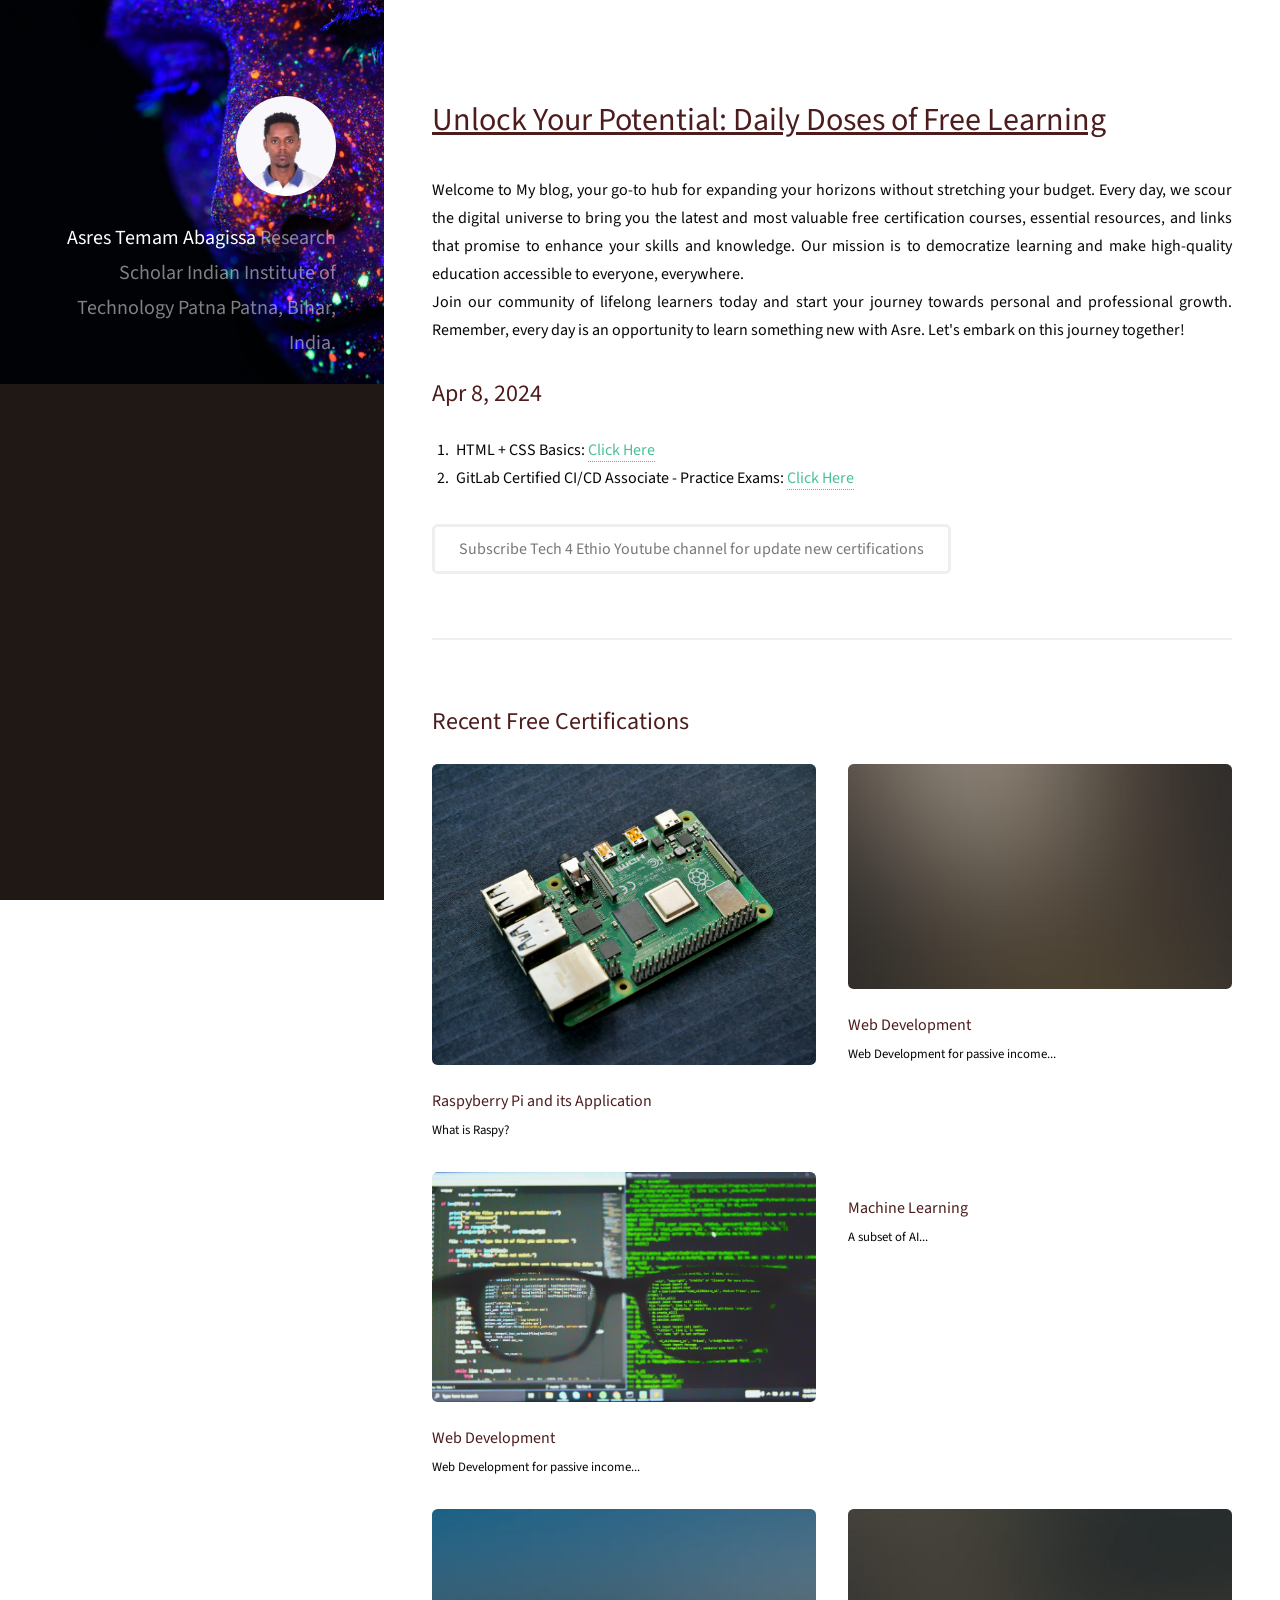
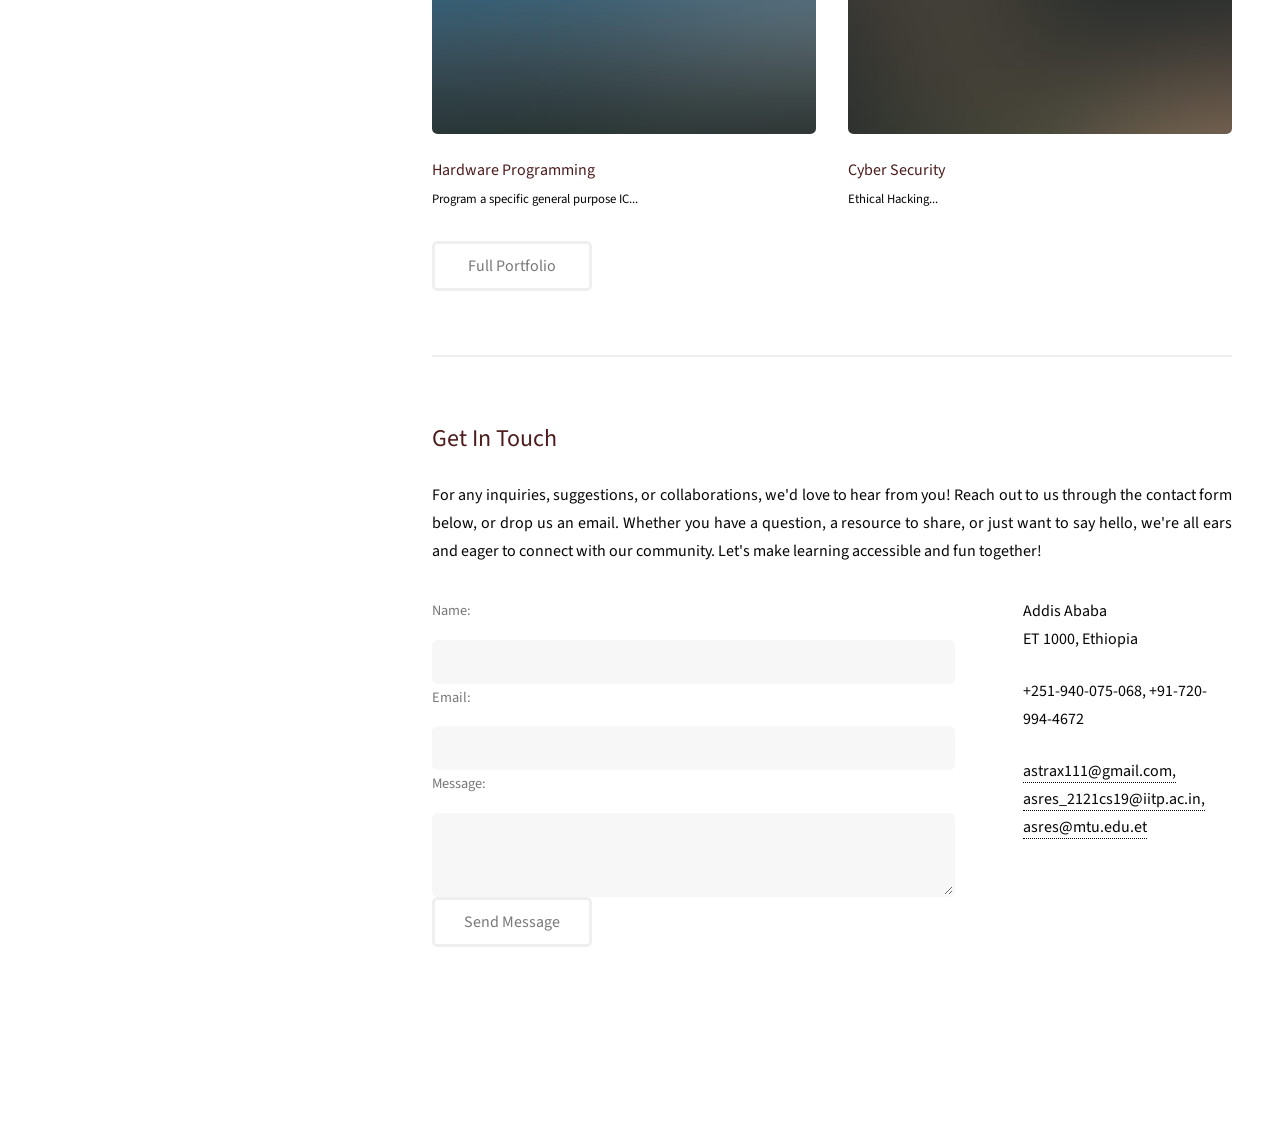
==== index.html @ 3cf08359 "Update index.html" ====
<!DOCTYPE HTML>
<!--
	Strata by HTML5 UP
	html5up.net | @ajlkn
	Free for personal and commercial use under the CCA 3.0 license (html5up.net/license)
-->
<html>
	<head>
		<title>Asres Temam</title>
		<meta charset="utf-8" />
		<meta name="viewport" content="width=device-width, initial-scale=1, user-scalable=no" />
		<link rel="stylesheet" href="assets/css/main.css" />
	</head>
	<body class="is-preload">

		<!-- Header -->
			<header id="header">
				<div class="inner">
					<a href="#" class="image avatar"><img src="images/avatar.JPG" alt="" /></a>
					<h1><strong> Asres Temam Abagissa</strong> <br /> Research Scholar<br />
					Indian Institute of Technology Patna<br />
					Patna, Bihar, India.</h1>
				</div>
			</header>

		<!-- Main -->
			<div id="main">

				<!-- One -->
					<section id="one">
						<header class="major">
							<h2 style="text-decoration: underline;">Unlock Your Potential: Daily Doses of Free Learning</h2>
						</header>
						<p style="text-align: justify;">Welcome to My blog, your go-to hub for expanding your horizons without stretching your budget. Every day, we scour the digital universe to bring you the latest and most valuable free certification courses, essential resources, and links that promise to enhance your skills and knowledge. Our mission is to democratize learning and make high-quality education accessible to everyone, everywhere.</br>
						Join our community of lifelong learners today and start your journey towards personal and professional growth. Remember, every day is an opportunity to learn something new with Asre. Let's embark on this journey together!</p>
						
						<h2>Apr 8, 2024</h2>
					<ol>
						<li>HTML + CSS Basics: <a href="https://www.udemy.com/course/2023-html-css-basics/">Click Here</a></li> 
						<li>GitLab Certified CI/CD Associate - Practice Exams: <a href="https://www.udemy.com/course/gitlab-certified-ci-cd-associate-exams/?couponCode=FREEDROP">Click Here</a></li> 
						

					</ol>

		
					
						<ul class="actions">
							<li><a href="https://www.youtube.com/channel/UCho9R-ebYgkWbVDq2Rrf7fg?sub_confirmation=1 " class="button">Subscribe Tech 4 Ethio Youtube channel for update new certifications</a></li>
						</ul>
					</section>

				<!-- Two -->
					<section id="two">
						<h2>Recent Free Certifications</h2>
						<div class="row">
							<article class="col-6 col-12-xsmall work-item">
								<a href="images/fulls/01.jpg" class="image fit thumb"><img src="images/thumbs/01.jpg" alt="" /></a>
								<h3>Raspyberry Pi and its Application</h3>
								<p>What is Raspy?</p>
							</article>
							<article class="col-6 col-12-xsmall work-item">
								<a href="images/fulls/02.jpg" class="image fit thumb"><img src="images/thumbs/02.jpg" alt="" /></a>
								<h3>Web Development</h3>
								<p>Web Development for passive income...</p>
							</article>
							<article class="col-6 col-12-xsmall work-item">
								<a href="images/fulls/03.jpg" class="image fit thumb"><img src="images/thumbs/03.jpg" alt="" /></a>
								<h3>Web Development</h3>
								<p>Web Development for passive income...</p>
							</article>
							<article class="col-6 col-12-xsmall work-item">
								<a href="images/fulls/04.jpg" class="image fit thumb"><img src="images/thumbs/04.jpg" alt="" /></a>
								<h3>Machine Learning</h3>
								<p>A subset of AI...</p>
							</article>
							<article class="col-6 col-12-xsmall work-item">
								<a href="images/fulls/05.jpg" class="image fit thumb"><img src="images/thumbs/05.jpg" alt="" /></a>
								<h3>Hardware Programming</h3>
								<p>Program a specific general purpose IC...</p>
							</article>
							<article class="col-6 col-12-xsmall work-item">
								<a href="images/fulls/06.jpg" class="image fit thumb"><img src="images/thumbs/06.jpg" alt="" /></a>
								<h3>Cyber Security</h3>
								<p>Ethical Hacking...</p>
							</article>
						</div>
						<ul class="actions">
							<li><a href="#" class="button">Full Portfolio</a></li>
						</ul>
					</section>

				<!-- Three -->
					<section id="three">
						<h2>Get In Touch</h2>
						<p style="text-align: justify;">For any inquiries, suggestions, or collaborations, we'd love to hear from you! Reach out to us through the contact form below, or drop us an email. Whether you have a question, a resource to share, or just want to say hello, we're all ears and eager to connect with our community. Let's make learning accessible and fun together!</p>
						<div class="row">
							<div class="col-8 col-12-small">
								<form action="send_email.php" method="POST">
									<label for="name">Name:</label>
									<input type="text" id="name" name="name" required>
								
									<label for="email">Email:</label>
									<input type="email" id="email" name="email" required>
								
									<label for="message">Message:</label>
									<textarea id="message" name="message" required></textarea>
								
									<ul class="actions">
										<li><input type="submit" value="Send Message" /></li>
									</ul>
								</form>
							</div>
							<div class="col-4 col-12-small">
								<ul class="labeled-icons">
									<li>
										<h3 class="icon solid fa-home"><span class="label">Address</span></h3>
										Addis Ababa<br />
										ET 1000, Ethiopia
									</li>
									<li>
										<h3 class="icon solid fa-mobile-alt"><span class="label">Phone</span></h3>
										+251-940-075-068, +91-720-994-4672
									</li>
									<li>
										<h3 class="icon solid fa-envelope"><span class="label">Email</span></h3>
										<a href="#">astrax111@gmail.com, asres_2121cs19@iitp.ac.in, asres@mtu.edu.et</a>
									</li>
								</ul>
							</div>
						</div>
					</section>

				<!-- Four -->
				<!--
					<section id="four">
						<h2>Elements</h2>

						<section>
							<h4>Text</h4>
							<p>This is <b>bold</b> and this is <strong>strong</strong>. This is <i>italic</i> and this is <em>emphasized</em>.
							This is <sup>superscript</sup> text and this is <sub>subscript</sub> text.
							This is <u>underlined</u> and this is code: <code>for (;;) { ... }</code>. Finally, <a href="#">this is a link</a>.</p>
							<hr />
							<header>
								<h4>Heading with a Subtitle</h4>
								<p>Lorem ipsum dolor sit amet nullam id egestas urna aliquam</p>
							</header>
							<p>Nunc lacinia ante nunc ac lobortis. Interdum adipiscing gravida odio porttitor sem non mi integer non faucibus ornare mi ut ante amet placerat aliquet. Volutpat eu sed ante lacinia sapien lorem accumsan varius montes viverra nibh in adipiscing blandit tempus accumsan.</p>
							<header>
								<h5>Heading with a Subtitle</h5>
								<p>Lorem ipsum dolor sit amet nullam id egestas urna aliquam</p>
							</header>
							<p>Nunc lacinia ante nunc ac lobortis. Interdum adipiscing gravida odio porttitor sem non mi integer non faucibus ornare mi ut ante amet placerat aliquet. Volutpat eu sed ante lacinia sapien lorem accumsan varius montes viverra nibh in adipiscing blandit tempus accumsan.</p>
							<hr />
							<h2>Heading Level 2</h2>
							<h3>Heading Level 3</h3>
							<h4>Heading Level 4</h4>
							<h5>Heading Level 5</h5>
							<h6>Heading Level 6</h6>
							<hr />
							<h5>Blockquote</h5>
							<blockquote>Fringilla nisl. Donec accumsan interdum nisi, quis tincidunt felis sagittis eget tempus euismod. Vestibulum ante ipsum primis in faucibus vestibulum. Blandit adipiscing eu felis iaculis volutpat ac adipiscing accumsan faucibus. Vestibulum ante ipsum primis in faucibus lorem ipsum dolor sit amet nullam adipiscing eu felis.</blockquote>
							<h5>Preformatted</h5>
							<pre><code>i = 0;

while (!deck.isInOrder()) {
print 'Iteration ' + i;
deck.shuffle();
i++;
}

print 'It took ' + i + ' iterations to sort the deck.';</code></pre>
						</section>

						<section>
							<h4>Lists</h4>
							<div class="row">
								<div class="col-6 col-12-xsmall">
									<h5>Unordered</h5>
									<ul>
										<li>Dolor pulvinar etiam magna etiam.</li>
										<li>Sagittis adipiscing lorem eleifend.</li>
										<li>Felis enim feugiat dolore viverra.</li>
									</ul>
									<h5>Alternate</h5>
									<ul class="alt">
										<li>Dolor pulvinar etiam magna etiam.</li>
										<li>Sagittis adipiscing lorem eleifend.</li>
										<li>Felis enim feugiat dolore viverra.</li>
									</ul>
								</div>
								<div class="col-6 col-12-xsmall">
									<h5>Ordered</h5>
									<ol>
										<li>Dolor pulvinar etiam magna etiam.</li>
										<li>Etiam vel felis at lorem sed viverra.</li>
										<li>Felis enim feugiat dolore viverra.</li>
										<li>Dolor pulvinar etiam magna etiam.</li>
										<li>Etiam vel felis at lorem sed viverra.</li>
										<li>Felis enim feugiat dolore viverra.</li>
									</ol>
									<h5>Icons</h5>
									<ul class="icons">
										<li><a href="#" class="icon brands fa-twitter"><span class="label">Twitter</span></a></li>
										<li><a href="#" class="icon brands fa-facebook-f"><span class="label">Facebook</span></a></li>
										<li><a href="#" class="icon brands fa-instagram"><span class="label">Instagram</span></a></li>
										<li><a href="#" class="icon brands fa-github"><span class="label">Github</span></a></li>
										<li><a href="#" class="icon brands fa-dribbble"><span class="label">Dribbble</span></a></li>
										<li><a href="#" class="icon brands fa-tumblr"><span class="label">Tumblr</span></a></li>
									</ul>
								</div>
							</div>
							<h5>Actions</h5>
							<ul class="actions">
								<li><a href="#" class="button primary">Default</a></li>
								<li><a href="#" class="button">Default</a></li>
							</ul>
							<ul class="actions small">
								<li><a href="#" class="button primary small">Small</a></li>
								<li><a href="#" class="button small">Small</a></li>
							</ul>
							<div class="row">
								<div class="col-6 col-12-small">
									<ul class="actions stacked">
										<li><a href="#" class="button primary">Default</a></li>
										<li><a href="#" class="button">Default</a></li>
									</ul>
								</div>
								<div class="col-6 col-12-small">
									<ul class="actions stacked">
										<li><a href="#" class="button primary small">Small</a></li>
										<li><a href="#" class="button small">Small</a></li>
									</ul>
								</div>
								<div class="col-6 col-12-small">
									<ul class="actions stacked">
										<li><a href="#" class="button primary fit">Default</a></li>
										<li><a href="#" class="button fit">Default</a></li>
									</ul>
								</div>
								<div class="col-6 col-12-small">
									<ul class="actions stacked">
										<li><a href="#" class="button primary small fit">Small</a></li>
										<li><a href="#" class="button small fit">Small</a></li>
									</ul>
								</div>
							</div>
						</section>

						<section>
							<h4>Table</h4>
							<h5>Default</h5>
							<div class="table-wrapper">
								<table>
									<thead>
										<tr>
											<th>Name</th>
											<th>Description</th>
											<th>Price</th>
										</tr>
									</thead>
									<tbody>
										<tr>
											<td>Item One</td>
											<td>Ante turpis integer aliquet porttitor.</td>
											<td>29.99</td>
										</tr>
										<tr>
											<td>Item Two</td>
											<td>Vis ac commodo adipiscing arcu aliquet.</td>
											<td>19.99</td>
										</tr>
										<tr>
											<td>Item Three</td>
											<td> Morbi faucibus arcu accumsan lorem.</td>
											<td>29.99</td>
										</tr>
										<tr>
											<td>Item Four</td>
											<td>Vitae integer tempus condimentum.</td>
											<td>19.99</td>
										</tr>
										<tr>
											<td>Item Five</td>
											<td>Ante turpis integer aliquet porttitor.</td>
											<td>29.99</td>
										</tr>
									</tbody>
									<tfoot>
										<tr>
											<td colspan="2"></td>
											<td>100.00</td>
										</tr>
									</tfoot>
								</table>
							</div>

							<h5>Alternate</h5>
							<div class="table-wrapper">
								<table class="alt">
									<thead>
										<tr>
											<th>Name</th>
											<th>Description</th>
											<th>Price</th>
										</tr>
									</thead>
									<tbody>
										<tr>
											<td>Item One</td>
											<td>Ante turpis integer aliquet porttitor.</td>
											<td>29.99</td>
										</tr>
										<tr>
											<td>Item Two</td>
											<td>Vis ac commodo adipiscing arcu aliquet.</td>
											<td>19.99</td>
										</tr>
										<tr>
											<td>Item Three</td>
											<td> Morbi faucibus arcu accumsan lorem.</td>
											<td>29.99</td>
										</tr>
										<tr>
											<td>Item Four</td>
											<td>Vitae integer tempus condimentum.</td>
											<td>19.99</td>
										</tr>
										<tr>
											<td>Item Five</td>
											<td>Ante turpis integer aliquet porttitor.</td>
											<td>29.99</td>
										</tr>
									</tbody>
									<tfoot>
										<tr>
											<td colspan="2"></td>
											<td>100.00</td>
										</tr>
									</tfoot>
								</table>
							</div>
						</section>

						<section>
							<h4>Buttons</h4>
							<ul class="actions">
								<li><a href="#" class="button primary">Primary</a></li>
								<li><a href="#" class="button">Default</a></li>
							</ul>
							<ul class="actions">
								<li><a href="#" class="button large">Large</a></li>
								<li><a href="#" class="button">Default</a></li>
								<li><a href="#" class="button small">Small</a></li>
							</ul>
							<ul class="actions fit">
								<li><a href="#" class="button primary fit">Fit</a></li>
								<li><a href="#" class="button fit">Fit</a></li>
							</ul>
							<ul class="actions fit small">
								<li><a href="#" class="button primary fit small">Fit + Small</a></li>
								<li><a href="#" class="button fit small">Fit + Small</a></li>
							</ul>
							<ul class="actions">
								<li><a href="#" class="button primary icon solid fa-download">Icon</a></li>
								<li><a href="#" class="button icon solid fa-download">Icon</a></li>
							</ul>
							<ul class="actions">
								<li><span class="button primary disabled">Primary</span></li>
								<li><span class="button disabled">Default</span></li>
							</ul>
						</section>

						<section>
							<h4>Form</h4>
							<form method="post" action="#">
								<div class="row gtr-uniform gtr-50">
									<div class="col-6 col-12-xsmall">
										<input type="text" name="demo-name" id="demo-name" value="" placeholder="Name" />
									</div>
									<div class="col-6 col-12-xsmall">
										<input type="email" name="demo-email" id="demo-email" value="" placeholder="Email" />
									</div>
									<div class="col-12">
										<select name="demo-category" id="demo-category">
											<option value="">- Category -</option>
											<option value="1">Manufacturing</option>
											<option value="1">Shipping</option>
											<option value="1">Administration</option>
											<option value="1">Human Resources</option>
										</select>
									</div>
									<div class="col-4 col-12-small">
										<input type="radio" id="demo-priority-low" name="demo-priority" checked>
										<label for="demo-priority-low">Low Priority</label>
									</div>
									<div class="col-4 col-12-small">
										<input type="radio" id="demo-priority-normal" name="demo-priority">
										<label for="demo-priority-normal">Normal Priority</label>
									</div>
									<div class="col-4 col-12-small">
										<input type="radio" id="demo-priority-high" name="demo-priority">
										<label for="demo-priority-high">High Priority</label>
									</div>
									<div class="col-6 col-12-small">
										<input type="checkbox" id="demo-copy" name="demo-copy">
										<label for="demo-copy">Email me a copy of this message</label>
									</div>
									<div class="col-6 col-12-small">
										<input type="checkbox" id="demo-human" name="demo-human" checked>
										<label for="demo-human">I am a human and not a robot</label>
									</div>
									<div class="col-12">
										<textarea name="demo-message" id="demo-message" placeholder="Enter your message" rows="6"></textarea>
									</div>
									<div class="col-12">
										<ul class="actions">
											<li><input type="submit" value="Send Message" class="primary" /></li>
											<li><input type="reset" value="Reset" /></li>
										</ul>
									</div>
								</div>
							</form>
						</section>

						<section>
							<h4>Image</h4>
							<h5>Fit</h5>
							<div class="box alt">
								<div class="row gtr-50 gtr-uniform">
									<div class="col-12"><span class="image fit"><img src="images/fulls/05.jpg" alt="" /></span></div>
									<div class="col-4"><span class="image fit"><img src="images/thumbs/01.jpg" alt="" /></span></div>
									<div class="col-4"><span class="image fit"><img src="images/thumbs/02.jpg" alt="" /></span></div>
									<div class="col-4"><span class="image fit"><img src="images/thumbs/03.jpg" alt="" /></span></div>
									<div class="col-4"><span class="image fit"><img src="images/thumbs/04.jpg" alt="" /></span></div>
									<div class="col-4"><span class="image fit"><img src="images/thumbs/05.jpg" alt="" /></span></div>
									<div class="col-4"><span class="image fit"><img src="images/thumbs/06.jpg" alt="" /></span></div>
									<div class="col-4"><span class="image fit"><img src="images/thumbs/03.jpg" alt="" /></span></div>
									<div class="col-4"><span class="image fit"><img src="images/thumbs/02.jpg" alt="" /></span></div>
									<div class="col-4"><span class="image fit"><img src="images/thumbs/01.jpg" alt="" /></span></div>
								</div>
							</div>
							<h5>Left &amp; Right</h5>
							<p><span class="image left"><img src="images/avatar.jpg" alt="" /></span>Fringilla nisl. Donec accumsan interdum nisi, quis tincidunt felis sagittis eget. tempus euismod. Vestibulum ante ipsum primis in faucibus vestibulum. Blandit adipiscing eu felis iaculis volutpat ac adipiscing accumsan eu faucibus. Integer ac pellentesque praesent tincidunt felis sagittis eget. tempus euismod. Vestibulum ante ipsum primis in faucibus vestibulum. Blandit adipiscing eu felis iaculis volutpat ac adipiscing accumsan eu faucibus. Integer ac pellentesque praesent. Donec accumsan interdum nisi, quis tincidunt felis sagittis eget. tempus euismod. Vestibulum ante ipsum primis in faucibus vestibulum. Blandit adipiscing eu felis iaculis volutpat ac adipiscing accumsan eu faucibus. Integer ac pellentesque praesent tincidunt felis sagittis eget. tempus euismod. Vestibulum ante ipsum primis in faucibus vestibulum. Blandit adipiscing eu felis iaculis volutpat ac adipiscing accumsan eu faucibus. Integer ac pellentesque praesent.</p>
							<p><span class="image right"><img src="images/avatar.jpg" alt="" /></span>Fringilla nisl. Donec accumsan interdum nisi, quis tincidunt felis sagittis eget. tempus euismod. Vestibulum ante ipsum primis in faucibus vestibulum. Blandit adipiscing eu felis iaculis volutpat ac adipiscing accumsan eu faucibus. Integer ac pellentesque praesent tincidunt felis sagittis eget. tempus euismod. Vestibulum ante ipsum primis in faucibus vestibulum. Blandit adipiscing eu felis iaculis volutpat ac adipiscing accumsan eu faucibus. Integer ac pellentesque praesent. Donec accumsan interdum nisi, quis tincidunt felis sagittis eget. tempus euismod. Vestibulum ante ipsum primis in faucibus vestibulum. Blandit adipiscing eu felis iaculis volutpat ac adipiscing accumsan eu faucibus. Integer ac pellentesque praesent tincidunt felis sagittis eget. tempus euismod. Vestibulum ante ipsum primis in faucibus vestibulum. Blandit adipiscing eu felis iaculis volutpat ac adipiscing accumsan eu faucibus. Integer ac pellentesque praesent.</p>
						</section>

					</section>
				-->

			</div>

		<!-- Footer -->
			<footer id="footer">
				<div class="inner">
					<ul class="icons">
						<li><a href="https://www.youtube.com/channel/UCho9R-ebYgkWbVDq2Rrf7fg" class="icon brands fa-youtube"><span class="label">YouTube</span></a></li>
						<li><a href="https://twitter.com/AsresTemam9004" class="icon brands fa-twitter"><span class="label">Twitter</span></a></li>
						<li><a href="https://github.com/AsresTemam" class="icon brands fa-github"><span class="label">Github</span></a></li>
						<li><a href="https://www.facebook.com/asrestemam.abagisarecent/" class="icon brands fa-facebook-f"><span class="label">Facebook</span></a></li>
						<li><a href="https://www.instagram.com/asrestemam/" class="icon brands fa-instagram"><span class="label">Instagram</span></a></li>
						<li><a href="https://www.tiktok.com/@ai_asre?_t=8j8ek5FcTf4&_r=1" class="icon brands fa-tiktok"><span class="label">TikTok</span></a></li>

					</ul>
					<ul class="copyright">
						<li>&copy; 2024</li><li>Design by: <a href="https://www.facebook.com/asrestemam.abagisarecent/">Asres Temam</a></li>
					</ul>
				</div>
			</footer>

		<!-- Scripts -->
			<script src="assets/js/jquery.min.js"></script>
			<script src="assets/js/jquery.poptrox.min.js"></script>
			<script src="assets/js/browser.min.js"></script>
			<script src="assets/js/breakpoints.min.js"></script>
			<script src="assets/js/util.js"></script>
			<script src="assets/js/main.js"></script>

	</body>
</html>
---- assets/css/main.css ----
@import url("fontawesome-all.min.css");
@import url("https://fonts.googleapis.com/css?family=Source+Sans+Pro:400,400italic");

/*
	Strata by HTML5 UP
	html5up.net | @ajlkn
	Free for personal and commercial use under the CCA 3.0 license (html5up.net/license)
*/

html, body, div, span, applet, object,
iframe, h1, h2, h3, h4, h5, h6, p, blockquote,
pre, a, abbr, acronym, address, big, cite,
code, del, dfn, em, img, ins, kbd, q, s, samp,
small, strike, strong, sub, sup, tt, var, b,
u, i, center, dl, dt, dd, ol, ul, li, fieldset,
form, label, legend, table, caption, tbody,
tfoot, thead, tr, th, td, article, aside,
canvas, details, embed, figure, figcaption,
footer, header, hgroup, menu, nav, output, ruby,
section, summary, time, mark, audio, video {
	margin: 0;
	padding: 0;
	border: 0;
	font-size: 100%;
	font: inherit;
	vertical-align: baseline;}

article, aside, details, figcaption, figure,
footer, header, hgroup, menu, nav, section {
	display: block;}

body {
	line-height: 1;
}

ol, ul {
	list-style: none;
}

blockquote, q {
	quotes: none;
}

	blockquote:before, blockquote:after, q:before, q:after {
		content: '';
		content: none;
	}

table {
	border-collapse: collapse;
	border-spacing: 0;
}

body {
	-webkit-text-size-adjust: none;
}

mark {
	background-color: transparent;
	color: inherit;
}

input::-moz-focus-inner {
	border: 0;
	padding: 0;
}

input, select, textarea {
	-moz-appearance: none;
	-webkit-appearance: none;
	-ms-appearance: none;
	appearance: none;
}

/* Basic */

	html {
		box-sizing: border-box;
	}

	*, *:before, *:after {
		box-sizing: inherit;
	}

	body {
		background: #fff;
	}

		body.is-preload *, body.is-preload *:before, body.is-preload *:after {
			-moz-animation: none !important;
			-webkit-animation: none !important;
			-ms-animation: none !important;
			animation: none !important;
			-moz-transition: none !important;
			-webkit-transition: none !important;
			-ms-transition: none !important;
			transition: none !important;
		}

	body, input, select, textarea {
		color: #070606;
		font-family: "Source Sans Pro", Helvetica, sans-serif;
		font-size: 16pt;
		font-weight: 400;
		line-height: 1.75em;
	}

	a {
		-moz-transition: color 0.2s ease-in-out, border-color 0.2s ease-in-out;
		-webkit-transition: color 0.2s ease-in-out, border-color 0.2s ease-in-out;
		-ms-transition: color 0.2s ease-in-out, border-color 0.2s ease-in-out;
		transition: color 0.2s ease-in-out, border-color 0.2s ease-in-out;
		border-bottom: dotted 1px;
		color: #49bf9d;
		text-decoration: none;
	}

		a:hover {
			border-bottom-color: transparent;
			color: #49bf9d !important;
			text-decoration: none;
		}

	strong, b {
		color: #787878;
		font-weight: 400;
	}

	em, i {
		font-style: italic;
	}

	p {
		margin: 0 0 2em 0;
	}

	h1, h2, h3, h4, h5, h6 {
		color: #4d1c1c;
		font-weight: 400;
		line-height: 1em;
		margin: 0 0 1em 0;
	}

		h1 a, h2 a, h3 a, h4 a, h5 a, h6 a {
			color: inherit;
			text-decoration: none;
		}

	h1 {
		font-size: 2em;
		line-height: 1.5em;
	}

	h2 {
		font-size: 1.5em;
		line-height: 1.5em;
	}

	h3 {
		font-size: 1.25em;
		line-height: 1.5em;
	}

	h4 {
		font-size: 1.1em;
		line-height: 1.5em;
	}

	h5 {
		font-size: 0.9em;
		line-height: 1.5em;
	}

	h6 {
		font-size: 0.7em;
		line-height: 1.5em;
	}

	sub {
		font-size: 0.8em;
		position: relative;
		top: 0.5em;
	}

	sup {
		font-size: 0.8em;
		position: relative;
		top: -0.5em;
	}

	hr {
		border: 0;
		border-bottom: solid 2px #efefef;
		margin: 2em 0;
	}

		hr.major {
			margin: 3em 0;
		}

	blockquote {
		border-left: solid 6px #efefef;
		font-style: italic;
		margin: 0 0 2em 0;
		padding: 0.5em 0 0.5em 1.5em;
	}

	code {
		background: #f7f7f7;
		border-radius: 0.35em;
		border: solid 2px #efefef;
		font-family: "Courier New", monospace;
		font-size: 0.9em;
		margin: 0 0.25em;
		padding: 0.25em 0.65em;
	}

	pre {
		-webkit-overflow-scrolling: touch;
		font-family: "Courier New", monospace;
		font-size: 0.9em;
		margin: 0 0 2em 0;
	}

		pre code {
			display: block;
			line-height: 1.75em;
			padding: 1em 1.5em;
			overflow-x: auto;
		}

	.align-left {
		text-align: left;
	}

	.align-center {
		text-align: center;
	}

	.align-right {
		text-align: right;
	}

/* Container */

	.container {
		margin: 0 auto;
		max-width: calc(100% - 4em);
		width: 100%;
	}

		.container.xsmall {
			width: 25%;
		}

		.container.small {
			width: 50%;
		}

		.container.medium {
			width: 75%;
		}

		.container.large {
			width: 125%;
		}

		.container.xlarge {
			width: 150%;
		}

		.container.max {
			width: 100%;
		}

		@media screen and (max-width: 980px) {

			.container {
				width: 100% !important;
				max-width: 100% !important;
			}

		}

		@media screen and (max-width: 480px) {

			.container {
				max-width: calc(100% - 3em);
			}

		}

/* Row */

	.row {
		display: flex;
		flex-wrap: wrap;
		box-sizing: border-box;
		align-items: stretch;
	}

		.row > * {
			box-sizing: border-box;
		}

		.row.gtr-uniform > * > :last-child {
			margin-bottom: 0;
		}

		.row.aln-left {
			justify-content: flex-start;
		}

		.row.aln-center {
			justify-content: center;
		}

		.row.aln-right {
			justify-content: flex-end;
		}

		.row.aln-top {
			align-items: flex-start;
		}

		.row.aln-middle {
			align-items: center;
		}

		.row.aln-bottom {
			align-items: flex-end;
		}

		.row > .imp {
			order: -1;
		}

		.row > .col-1 {
			width: 8.33333%;
		}

		.row > .off-1 {
			margin-left: 8.33333%;
		}

		.row > .col-2 {
			width: 16.66667%;
		}

		.row > .off-2 {
			margin-left: 16.66667%;
		}

		.row > .col-3 {
			width: 25%;
		}

		.row > .off-3 {
			margin-left: 25%;
		}

		.row > .col-4 {
			width: 33.33333%;
		}

		.row > .off-4 {
			margin-left: 33.33333%;
		}

		.row > .col-5 {
			width: 41.66667%;
		}

		.row > .off-5 {
			margin-left: 41.66667%;
		}

		.row > .col-6 {
			width: 50%;
		}

		.row > .off-6 {
			margin-left: 50%;
		}

		.row > .col-7 {
			width: 58.33333%;
		}

		.row > .off-7 {
			margin-left: 58.33333%;
		}

		.row > .col-8 {
			width: 66.66667%;
		}

		.row > .off-8 {
			margin-left: 66.66667%;
		}

		.row > .col-9 {
			width: 75%;
		}

		.row > .off-9 {
			margin-left: 75%;
		}

		.row > .col-10 {
			width: 83.33333%;
		}

		.row > .off-10 {
			margin-left: 83.33333%;
		}

		.row > .col-11 {
			width: 91.66667%;
		}

		.row > .off-11 {
			margin-left: 91.66667%;
		}

		.row > .col-12 {
			width: 100%;
		}

		.row > .off-12 {
			margin-left: 100%;
		}

		.row.gtr-0 {
			margin-top: 0;
			margin-left: 0em;
		}

			.row.gtr-0 > * {
				padding: 0 0 0 0em;
			}

			.row.gtr-0.gtr-uniform {
				margin-top: 0em;
			}

				.row.gtr-0.gtr-uniform > * {
					padding-top: 0em;
				}

		.row.gtr-25 {
			margin-top: 0;
			margin-left: -0.625em;
		}

			.row.gtr-25 > * {
				padding: 0 0 0 0.625em;
			}

			.row.gtr-25.gtr-uniform {
				margin-top: -0.625em;
			}

				.row.gtr-25.gtr-uniform > * {
					padding-top: 0.625em;
				}

		.row.gtr-50 {
			margin-top: 0;
			margin-left: -1.25em;
		}

			.row.gtr-50 > * {
				padding: 0 0 0 1.25em;
			}

			.row.gtr-50.gtr-uniform {
				margin-top: -1.25em;
			}

				.row.gtr-50.gtr-uniform > * {
					padding-top: 1.25em;
				}

		.row {
			margin-top: 0;
			margin-left: -2.5em;
		}

			.row > * {
				padding: 0 0 0 2.5em;
			}

			.row.gtr-uniform {
				margin-top: -2.5em;
			}

				.row.gtr-uniform > * {
					padding-top: 2.5em;
				}

		.row.gtr-150 {
			margin-top: 0;
			margin-left: -3.75em;
		}

			.row.gtr-150 > * {
				padding: 0 0 0 3.75em;
			}

			.row.gtr-150.gtr-uniform {
				margin-top: -3.75em;
			}

				.row.gtr-150.gtr-uniform > * {
					padding-top: 3.75em;
				}

		.row.gtr-200 {
			margin-top: 0;
			margin-left: -5em;
		}

			.row.gtr-200 > * {
				padding: 0 0 0 5em;
			}

			.row.gtr-200.gtr-uniform {
				margin-top: -5em;
			}

				.row.gtr-200.gtr-uniform > * {
					padding-top: 5em;
				}

		@media screen and (max-width: 1800px) {

			.row {
				display: flex;
				flex-wrap: wrap;
				box-sizing: border-box;
				align-items: stretch;
			}

				.row > * {
					box-sizing: border-box;
				}

				.row.gtr-uniform > * > :last-child {
					margin-bottom: 0;
				}

				.row.aln-left {
					justify-content: flex-start;
				}

				.row.aln-center {
					justify-content: center;
				}

				.row.aln-right {
					justify-content: flex-end;
				}

				.row.aln-top {
					align-items: flex-start;
				}

				.row.aln-middle {
					align-items: center;
				}

				.row.aln-bottom {
					align-items: flex-end;
				}

				.row > .imp-xlarge {
					order: -1;
				}

				.row > .col-1-xlarge {
					width: 8.33333%;
				}

				.row > .off-1-xlarge {
					margin-left: 8.33333%;
				}

				.row > .col-2-xlarge {
					width: 16.66667%;
				}

				.row > .off-2-xlarge {
					margin-left: 16.66667%;
				}

				.row > .col-3-xlarge {
					width: 25%;
				}

				.row > .off-3-xlarge {
					margin-left: 25%;
				}

				.row > .col-4-xlarge {
					width: 33.33333%;
				}

				.row > .off-4-xlarge {
					margin-left: 33.33333%;
				}

				.row > .col-5-xlarge {
					width: 41.66667%;
				}

				.row > .off-5-xlarge {
					margin-left: 41.66667%;
				}

				.row > .col-6-xlarge {
					width: 50%;
				}

				.row > .off-6-xlarge {
					margin-left: 50%;
				}

				.row > .col-7-xlarge {
					width: 58.33333%;
				}

				.row > .off-7-xlarge {
					margin-left: 58.33333%;
				}

				.row > .col-8-xlarge {
					width: 66.66667%;
				}

				.row > .off-8-xlarge {
					margin-left: 66.66667%;
				}

				.row > .col-9-xlarge {
					width: 75%;
				}

				.row > .off-9-xlarge {
					margin-left: 75%;
				}

				.row > .col-10-xlarge {
					width: 83.33333%;
				}

				.row > .off-10-xlarge {
					margin-left: 83.33333%;
				}

				.row > .col-11-xlarge {
					width: 91.66667%;
				}

				.row > .off-11-xlarge {
					margin-left: 91.66667%;
				}

				.row > .col-12-xlarge {
					width: 100%;
				}

				.row > .off-12-xlarge {
					margin-left: 100%;
				}

				.row.gtr-0 {
					margin-top: 0;
					margin-left: 0em;
				}

					.row.gtr-0 > * {
						padding: 0 0 0 0em;
					}

					.row.gtr-0.gtr-uniform {
						margin-top: 0em;
					}

						.row.gtr-0.gtr-uniform > * {
							padding-top: 0em;
						}

				.row.gtr-25 {
					margin-top: 0;
					margin-left: -0.625em;
				}

					.row.gtr-25 > * {
						padding: 0 0 0 0.625em;
					}

					.row.gtr-25.gtr-uniform {
						margin-top: -0.625em;
					}

						.row.gtr-25.gtr-uniform > * {
							padding-top: 0.625em;
						}

				.row.gtr-50 {
					margin-top: 0;
					margin-left: -1.25em;
				}

					.row.gtr-50 > * {
						padding: 0 0 0 1.25em;
					}

					.row.gtr-50.gtr-uniform {
						margin-top: -1.25em;
					}

						.row.gtr-50.gtr-uniform > * {
							padding-top: 1.25em;
						}

				.row {
					margin-top: 0;
					margin-left: -2.5em;
				}

					.row > * {
						padding: 0 0 0 2.5em;
					}

					.row.gtr-uniform {
						margin-top: -2.5em;
					}

						.row.gtr-uniform > * {
							padding-top: 2.5em;
						}

				.row.gtr-150 {
					margin-top: 0;
					margin-left: -3.75em;
				}

					.row.gtr-150 > * {
						padding: 0 0 0 3.75em;
					}

					.row.gtr-150.gtr-uniform {
						margin-top: -3.75em;
					}

						.row.gtr-150.gtr-uniform > * {
							padding-top: 3.75em;
						}

				.row.gtr-200 {
					margin-top: 0;
					margin-left: -5em;
				}

					.row.gtr-200 > * {
						padding: 0 0 0 5em;
					}

					.row.gtr-200.gtr-uniform {
						margin-top: -5em;
					}

						.row.gtr-200.gtr-uniform > * {
							padding-top: 5em;
						}

		}

		@media screen and (max-width: 1280px) {

			.row {
				display: flex;
				flex-wrap: wrap;
				box-sizing: border-box;
				align-items: stretch;
			}

				.row > * {
					box-sizing: border-box;
				}

				.row.gtr-uniform > * > :last-child {
					margin-bottom: 0;
				}

				.row.aln-left {
					justify-content: flex-start;
				}

				.row.aln-center {
					justify-content: center;
				}

				.row.aln-right {
					justify-content: flex-end;
				}

				.row.aln-top {
					align-items: flex-start;
				}

				.row.aln-middle {
					align-items: center;
				}

				.row.aln-bottom {
					align-items: flex-end;
				}

				.row > .imp-large {
					order: -1;
				}

				.row > .col-1-large {
					width: 8.33333%;
				}

				.row > .off-1-large {
					margin-left: 8.33333%;
				}

				.row > .col-2-large {
					width: 16.66667%;
				}

				.row > .off-2-large {
					margin-left: 16.66667%;
				}

				.row > .col-3-large {
					width: 25%;
				}

				.row > .off-3-large {
					margin-left: 25%;
				}

				.row > .col-4-large {
					width: 33.33333%;
				}

				.row > .off-4-large {
					margin-left: 33.33333%;
				}

				.row > .col-5-large {
					width: 41.66667%;
				}

				.row > .off-5-large {
					margin-left: 41.66667%;
				}

				.row > .col-6-large {
					width: 50%;
				}

				.row > .off-6-large {
					margin-left: 50%;
				}

				.row > .col-7-large {
					width: 58.33333%;
				}

				.row > .off-7-large {
					margin-left: 58.33333%;
				}

				.row > .col-8-large {
					width: 66.66667%;
				}

				.row > .off-8-large {
					margin-left: 66.66667%;
				}

				.row > .col-9-large {
					width: 75%;
				}

				.row > .off-9-large {
					margin-left: 75%;
				}

				.row > .col-10-large {
					width: 83.33333%;
				}

				.row > .off-10-large {
					margin-left: 83.33333%;
				}

				.row > .col-11-large {
					width: 91.66667%;
				}

				.row > .off-11-large {
					margin-left: 91.66667%;
				}

				.row > .col-12-large {
					width: 100%;
				}

				.row > .off-12-large {
					margin-left: 100%;
				}

				.row.gtr-0 {
					margin-top: 0;
					margin-left: 0em;
				}

					.row.gtr-0 > * {
						padding: 0 0 0 0em;
					}

					.row.gtr-0.gtr-uniform {
						margin-top: 0em;
					}

						.row.gtr-0.gtr-uniform > * {
							padding-top: 0em;
						}

				.row.gtr-25 {
					margin-top: 0;
					margin-left: -0.5em;
				}

					.row.gtr-25 > * {
						padding: 0 0 0 0.5em;
					}

					.row.gtr-25.gtr-uniform {
						margin-top: -0.5em;
					}

						.row.gtr-25.gtr-uniform > * {
							padding-top: 0.5em;
						}

				.row.gtr-50 {
					margin-top: 0;
					margin-left: -1em;
				}

					.row.gtr-50 > * {
						padding: 0 0 0 1em;
					}

					.row.gtr-50.gtr-uniform {
						margin-top: -1em;
					}

						.row.gtr-50.gtr-uniform > * {
							padding-top: 1em;
						}

				.row {
					margin-top: 0;
					margin-left: -2em;
				}

					.row > * {
						padding: 0 0 0 2em;
					}

					.row.gtr-uniform {
						margin-top: -2em;
					}

						.row.gtr-uniform > * {
							padding-top: 2em;
						}

				.row.gtr-150 {
					margin-top: 0;
					margin-left: -3em;
				}

					.row.gtr-150 > * {
						padding: 0 0 0 3em;
					}

					.row.gtr-150.gtr-uniform {
						margin-top: -3em;
					}

						.row.gtr-150.gtr-uniform > * {
							padding-top: 3em;
						}

				.row.gtr-200 {
					margin-top: 0;
					margin-left: -4em;
				}

					.row.gtr-200 > * {
						padding: 0 0 0 4em;
					}

					.row.gtr-200.gtr-uniform {
						margin-top: -4em;
					}

						.row.gtr-200.gtr-uniform > * {
							padding-top: 4em;
						}

		}

		@media screen and (max-width: 980px) {

			.row {
				display: flex;
				flex-wrap: wrap;
				box-sizing: border-box;
				align-items: stretch;
			}

				.row > * {
					box-sizing: border-box;
				}

				.row.gtr-uniform > * > :last-child {
					margin-bottom: 0;
				}

				.row.aln-left {
					justify-content: flex-start;
				}

				.row.aln-center {
					justify-content: center;
				}

				.row.aln-right {
					justify-content: flex-end;
				}

				.row.aln-top {
					align-items: flex-start;
				}

				.row.aln-middle {
					align-items: center;
				}

				.row.aln-bottom {
					align-items: flex-end;
				}

				.row > .imp-medium {
					order: -1;
				}

				.row > .col-1-medium {
					width: 8.33333%;
				}

				.row > .off-1-medium {
					margin-left: 8.33333%;
				}

				.row > .col-2-medium {
					width: 16.66667%;
				}

				.row > .off-2-medium {
					margin-left: 16.66667%;
				}

				.row > .col-3-medium {
					width: 25%;
				}

				.row > .off-3-medium {
					margin-left: 25%;
				}

				.row > .col-4-medium {
					width: 33.33333%;
				}

				.row > .off-4-medium {
					margin-left: 33.33333%;
				}

				.row > .col-5-medium {
					width: 41.66667%;
				}

				.row > .off-5-medium {
					margin-left: 41.66667%;
				}

				.row > .col-6-medium {
					width: 50%;
				}

				.row > .off-6-medium {
					margin-left: 50%;
				}

				.row > .col-7-medium {
					width: 58.33333%;
				}

				.row > .off-7-medium {
					margin-left: 58.33333%;
				}

				.row > .col-8-medium {
					width: 66.66667%;
				}

				.row > .off-8-medium {
					margin-left: 66.66667%;
				}

				.row > .col-9-medium {
					width: 75%;
				}

				.row > .off-9-medium {
					margin-left: 75%;
				}

				.row > .col-10-medium {
					width: 83.33333%;
				}

				.row > .off-10-medium {
					margin-left: 83.33333%;
				}

				.row > .col-11-medium {
					width: 91.66667%;
				}

				.row > .off-11-medium {
					margin-left: 91.66667%;
				}

				.row > .col-12-medium {
					width: 100%;
				}

				.row > .off-12-medium {
					margin-left: 100%;
				}

				.row.gtr-0 {
					margin-top: 0;
					margin-left: 0em;
				}

					.row.gtr-0 > * {
						padding: 0 0 0 0em;
					}

					.row.gtr-0.gtr-uniform {
						margin-top: 0em;
					}

						.row.gtr-0.gtr-uniform > * {
							padding-top: 0em;
						}

				.row.gtr-25 {
					margin-top: 0;
					margin-left: -0.5em;
				}

					.row.gtr-25 > * {
						padding: 0 0 0 0.5em;
					}

					.row.gtr-25.gtr-uniform {
						margin-top: -0.5em;
					}

						.row.gtr-25.gtr-uniform > * {
							padding-top: 0.5em;
						}

				.row.gtr-50 {
					margin-top: 0;
					margin-left: -1em;
				}

					.row.gtr-50 > * {
						padding: 0 0 0 1em;
					}

					.row.gtr-50.gtr-uniform {
						margin-top: -1em;
					}

						.row.gtr-50.gtr-uniform > * {
							padding-top: 1em;
						}

				.row {
					margin-top: 0;
					margin-left: -2em;
				}

					.row > * {
						padding: 0 0 0 2em;
					}

					.row.gtr-uniform {
						margin-top: -2em;
					}

						.row.gtr-uniform > * {
							padding-top: 2em;
						}

				.row.gtr-150 {
					margin-top: 0;
					margin-left: -3em;
				}

					.row.gtr-150 > * {
						padding: 0 0 0 3em;
					}

					.row.gtr-150.gtr-uniform {
						margin-top: -3em;
					}

						.row.gtr-150.gtr-uniform > * {
							padding-top: 3em;
						}

				.row.gtr-200 {
					margin-top: 0;
					margin-left: -4em;
				}

					.row.gtr-200 > * {
						padding: 0 0 0 4em;
					}

					.row.gtr-200.gtr-uniform {
						margin-top: -4em;
					}

						.row.gtr-200.gtr-uniform > * {
							padding-top: 4em;
						}

		}

		@media screen and (max-width: 736px) {

			.row {
				display: flex;
				flex-wrap: wrap;
				box-sizing: border-box;
				align-items: stretch;
			}

				.row > * {
					box-sizing: border-box;
				}

				.row.gtr-uniform > * > :last-child {
					margin-bottom: 0;
				}

				.row.aln-left {
					justify-content: flex-start;
				}

				.row.aln-center {
					justify-content: center;
				}

				.row.aln-right {
					justify-content: flex-end;
				}

				.row.aln-top {
					align-items: flex-start;
				}

				.row.aln-middle {
					align-items: center;
				}

				.row.aln-bottom {
					align-items: flex-end;
				}

				.row > .imp-small {
					order: -1;
				}

				.row > .col-1-small {
					width: 8.33333%;
				}

				.row > .off-1-small {
					margin-left: 8.33333%;
				}

				.row > .col-2-small {
					width: 16.66667%;
				}

				.row > .off-2-small {
					margin-left: 16.66667%;
				}

				.row > .col-3-small {
					width: 25%;
				}

				.row > .off-3-small {
					margin-left: 25%;
				}

				.row > .col-4-small {
					width: 33.33333%;
				}

				.row > .off-4-small {
					margin-left: 33.33333%;
				}

				.row > .col-5-small {
					width: 41.66667%;
				}

				.row > .off-5-small {
					margin-left: 41.66667%;
				}

				.row > .col-6-small {
					width: 50%;
				}

				.row > .off-6-small {
					margin-left: 50%;
				}

				.row > .col-7-small {
					width: 58.33333%;
				}

				.row > .off-7-small {
					margin-left: 58.33333%;
				}

				.row > .col-8-small {
					width: 66.66667%;
				}

				.row > .off-8-small {
					margin-left: 66.66667%;
				}

				.row > .col-9-small {
					width: 75%;
				}

				.row > .off-9-small {
					margin-left: 75%;
				}

				.row > .col-10-small {
					width: 83.33333%;
				}

				.row > .off-10-small {
					margin-left: 83.33333%;
				}

				.row > .col-11-small {
					width: 91.66667%;
				}

				.row > .off-11-small {
					margin-left: 91.66667%;
				}

				.row > .col-12-small {
					width: 100%;
				}

				.row > .off-12-small {
					margin-left: 100%;
				}

				.row.gtr-0 {
					margin-top: 0;
					margin-left: 0em;
				}

					.row.gtr-0 > * {
						padding: 0 0 0 0em;
					}

					.row.gtr-0.gtr-uniform {
						margin-top: 0em;
					}

						.row.gtr-0.gtr-uniform > * {
							padding-top: 0em;
						}

				.row.gtr-25 {
					margin-top: 0;
					margin-left: -0.375em;
				}

					.row.gtr-25 > * {
						padding: 0 0 0 0.375em;
					}

					.row.gtr-25.gtr-uniform {
						margin-top: -0.375em;
					}

						.row.gtr-25.gtr-uniform > * {
							padding-top: 0.375em;
						}

				.row.gtr-50 {
					margin-top: 0;
					margin-left: -0.75em;
				}

					.row.gtr-50 > * {
						padding: 0 0 0 0.75em;
					}

					.row.gtr-50.gtr-uniform {
						margin-top: -0.75em;
					}

						.row.gtr-50.gtr-uniform > * {
							padding-top: 0.75em;
						}

				.row {
					margin-top: 0;
					margin-left: -1.5em;
				}

					.row > * {
						padding: 0 0 0 1.5em;
					}

					.row.gtr-uniform {
						margin-top: -1.5em;
					}

						.row.gtr-uniform > * {
							padding-top: 1.5em;
						}

				.row.gtr-150 {
					margin-top: 0;
					margin-left: -2.25em;
				}

					.row.gtr-150 > * {
						padding: 0 0 0 2.25em;
					}

					.row.gtr-150.gtr-uniform {
						margin-top: -2.25em;
					}

						.row.gtr-150.gtr-uniform > * {
							padding-top: 2.25em;
						}

				.row.gtr-200 {
					margin-top: 0;
					margin-left: -3em;
				}

					.row.gtr-200 > * {
						padding: 0 0 0 3em;
					}

					.row.gtr-200.gtr-uniform {
						margin-top: -3em;
					}

						.row.gtr-200.gtr-uniform > * {
							padding-top: 3em;
						}

		}

		@media screen and (max-width: 480px) {

			.row {
				display: flex;
				flex-wrap: wrap;
				box-sizing: border-box;
				align-items: stretch;
			}

				.row > * {
					box-sizing: border-box;
				}

				.row.gtr-uniform > * > :last-child {
					margin-bottom: 0;
				}

				.row.aln-left {
					justify-content: flex-start;
				}

				.row.aln-center {
					justify-content: center;
				}

				.row.aln-right {
					justify-content: flex-end;
				}

				.row.aln-top {
					align-items: flex-start;
				}

				.row.aln-middle {
					align-items: center;
				}

				.row.aln-bottom {
					align-items: flex-end;
				}

				.row > .imp-xsmall {
					order: -1;
				}

				.row > .col-1-xsmall {
					width: 8.33333%;
				}

				.row > .off-1-xsmall {
					margin-left: 8.33333%;
				}

				.row > .col-2-xsmall {
					width: 16.66667%;
				}

				.row > .off-2-xsmall {
					margin-left: 16.66667%;
				}

				.row > .col-3-xsmall {
					width: 25%;
				}

				.row > .off-3-xsmall {
					margin-left: 25%;
				}

				.row > .col-4-xsmall {
					width: 33.33333%;
				}

				.row > .off-4-xsmall {
					margin-left: 33.33333%;
				}

				.row > .col-5-xsmall {
					width: 41.66667%;
				}

				.row > .off-5-xsmall {
					margin-left: 41.66667%;
				}

				.row > .col-6-xsmall {
					width: 50%;
				}

				.row > .off-6-xsmall {
					margin-left: 50%;
				}

				.row > .col-7-xsmall {
					width: 58.33333%;
				}

				.row > .off-7-xsmall {
					margin-left: 58.33333%;
				}

				.row > .col-8-xsmall {
					width: 66.66667%;
				}

				.row > .off-8-xsmall {
					margin-left: 66.66667%;
				}

				.row > .col-9-xsmall {
					width: 75%;
				}

				.row > .off-9-xsmall {
					margin-left: 75%;
				}

				.row > .col-10-xsmall {
					width: 83.33333%;
				}

				.row > .off-10-xsmall {
					margin-left: 83.33333%;
				}

				.row > .col-11-xsmall {
					width: 91.66667%;
				}

				.row > .off-11-xsmall {
					margin-left: 91.66667%;
				}

				.row > .col-12-xsmall {
					width: 100%;
				}

				.row > .off-12-xsmall {
					margin-left: 100%;
				}

				.row.gtr-0 {
					margin-top: 0;
					margin-left: 0em;
				}

					.row.gtr-0 > * {
						padding: 0 0 0 0em;
					}

					.row.gtr-0.gtr-uniform {
						margin-top: 0em;
					}

						.row.gtr-0.gtr-uniform > * {
							padding-top: 0em;
						}

				.row.gtr-25 {
					margin-top: 0;
					margin-left: -0.375em;
				}

					.row.gtr-25 > * {
						padding: 0 0 0 0.375em;
					}

					.row.gtr-25.gtr-uniform {
						margin-top: -0.375em;
					}

						.row.gtr-25.gtr-uniform > * {
							padding-top: 0.375em;
						}

				.row.gtr-50 {
					margin-top: 0;
					margin-left: -0.75em;
				}

					.row.gtr-50 > * {
						padding: 0 0 0 0.75em;
					}

					.row.gtr-50.gtr-uniform {
						margin-top: -0.75em;
					}

						.row.gtr-50.gtr-uniform > * {
							padding-top: 0.75em;
						}

				.row {
					margin-top: 0;
					margin-left: -1.5em;
				}

					.row > * {
						padding: 0 0 0 1.5em;
					}

					.row.gtr-uniform {
						margin-top: -1.5em;
					}

						.row.gtr-uniform > * {
							padding-top: 1.5em;
						}

				.row.gtr-150 {
					margin-top: 0;
					margin-left: -2.25em;
				}

					.row.gtr-150 > * {
						padding: 0 0 0 2.25em;
					}

					.row.gtr-150.gtr-uniform {
						margin-top: -2.25em;
					}

						.row.gtr-150.gtr-uniform > * {
							padding-top: 2.25em;
						}

				.row.gtr-200 {
					margin-top: 0;
					margin-left: -3em;
				}

					.row.gtr-200 > * {
						padding: 0 0 0 3em;
					}

					.row.gtr-200.gtr-uniform {
						margin-top: -3em;
					}

						.row.gtr-200.gtr-uniform > * {
							padding-top: 3em;
						}

		}

/* Section/Article */

	section.special, article.special {
		text-align: center;
	}

	header p {
		color: #b2b2b2;
		position: relative;
		margin: 0 0 1.5em 0;
	}

	header h2 + p {
		font-size: 1.25em;
		margin-top: -1em;
		line-height: 1.5em;
	}

	header h3 + p {
		font-size: 1.1em;
		margin-top: -0.8em;
		line-height: 1.5em;
	}

	header h4 + p,
	header h5 + p,
	header h6 + p {
		font-size: 0.9em;
		margin-top: -0.6em;
		line-height: 1.5em;
	}

	header.major h2 {
		font-size: 2em;
	}

/* Form */

	form {
		margin: 0 0 2em 0;
	}

	label {
		color: #787878;
		display: block;
		font-size: 0.9em;
		font-weight: 400;
		margin: 0 0 1em 0;
	}

	input[type="text"],
	input[type="password"],
	input[type="email"],
	select,
	textarea {
		-moz-appearance: none;
		-webkit-appearance: none;
		-ms-appearance: none;
		appearance: none;
		background: #f7f7f7;
		border-radius: 0.35em;
		border: solid 2px transparent;
		color: inherit;
		display: block;
		outline: 0;
		padding: 0 0.75em;
		text-decoration: none;
		width: 100%;
	}

		input[type="text"]:invalid,
		input[type="password"]:invalid,
		input[type="email"]:invalid,
		select:invalid,
		textarea:invalid {
			box-shadow: none;
		}

		input[type="text"]:focus,
		input[type="password"]:focus,
		input[type="email"]:focus,
		select:focus,
		textarea:focus {
			border-color: #49bf9d;
		}

	select {
		background-image: url("data:image/svg+xml;charset=utf8,%3Csvg xmlns='http://www.w3.org/2000/svg' width='40' height='40' preserveAspectRatio='none' viewBox='0 0 40 40'%3E%3Cpath d='M9.4,12.3l10.4,10.4l10.4-10.4c0.2-0.2,0.5-0.4,0.9-0.4c0.3,0,0.6,0.1,0.9,0.4l3.3,3.3c0.2,0.2,0.4,0.5,0.4,0.9 c0,0.4-0.1,0.6-0.4,0.9L20.7,31.9c-0.2,0.2-0.5,0.4-0.9,0.4c-0.3,0-0.6-0.1-0.9-0.4L4.3,17.3c-0.2-0.2-0.4-0.5-0.4-0.9 c0-0.4,0.1-0.6,0.4-0.9l3.3-3.3c0.2-0.2,0.5-0.4,0.9-0.4S9.1,12.1,9.4,12.3z' fill='%23dfdfdf' /%3E%3C/svg%3E");
		background-size: 1.25rem;
		background-repeat: no-repeat;
		background-position: calc(100% - 1rem) center;
		height: 2.75em;
		padding-right: 2.75em;
		text-overflow: ellipsis;
	}

		select option {
			color: #787878;
			background: #fff;
		}

		select:focus::-ms-value {
			background-color: transparent;
		}

		select::-ms-expand {
			display: none;
		}

	input[type="text"],
	input[type="password"],
	input[type="email"],
	select {
		height: 2.75em;
	}

	textarea {
		padding: 0.75em;
	}

	input[type="checkbox"],
	input[type="radio"] {
		-moz-appearance: none;
		-webkit-appearance: none;
		-ms-appearance: none;
		appearance: none;
		display: block;
		float: left;
		margin-right: -2em;
		opacity: 0;
		width: 1em;
		z-index: -1;
	}

		input[type="checkbox"] + label,
		input[type="radio"] + label {
			text-decoration: none;
			color: #a2a2a2;
			cursor: pointer;
			display: inline-block;
			font-size: 1em;
			font-weight: 400;
			padding-left: 2.4em;
			padding-right: 0.75em;
			position: relative;
		}

			input[type="checkbox"] + label:before,
			input[type="radio"] + label:before {
				-moz-osx-font-smoothing: grayscale;
				-webkit-font-smoothing: antialiased;
				display: inline-block;
				font-style: normal;
				font-variant: normal;
				text-rendering: auto;
				line-height: 1;
				text-transform: none !important;
				font-family: 'Font Awesome 5 Free';
				font-weight: 900;
			}

			input[type="checkbox"] + label:before,
			input[type="radio"] + label:before {
				background: #f7f7f7;
				border-radius: 0.35em;
				border: solid 2px transparent;
				content: '';
				display: inline-block;
				font-size: 0.8em;
				height: 2.0625em;
				left: 0;
				line-height: 1.85625em;
				position: absolute;
				text-align: center;
				top: 0;
				width: 2.0625em;
			}

		input[type="checkbox"]:checked + label:before,
		input[type="radio"]:checked + label:before {
			background: #787878;
			border-color: #787878;
			color: #fff;
			content: '\f00c';
		}

		input[type="checkbox"]:focus + label:before,
		input[type="radio"]:focus + label:before {
			border-color: #49bf9d;
		}

	input[type="checkbox"] + label:before {
		border-radius: 0.35em;
	}

	input[type="radio"] + label:before {
		border-radius: 100%;
	}

	::-webkit-input-placeholder {
		color: #b2b2b2 !important;
		opacity: 1.0;
	}

	:-moz-placeholder {
		color: #b2b2b2 !important;
		opacity: 1.0;
	}

	::-moz-placeholder {
		color: #b2b2b2 !important;
		opacity: 1.0;
	}

	:-ms-input-placeholder {
		color: #b2b2b2 !important;
		opacity: 1.0;
	}

/* Box */

	.box {
		border-radius: 0.35em;
		border: solid 2px #efefef;
		margin-bottom: 2em;
		padding: 1.5em;
	}

		.box > :last-child,
		.box > :last-child > :last-child,
		.box > :last-child > :last-child > :last-child {
			margin-bottom: 0;
		}

		.box.alt {
			border: 0;
			border-radius: 0;
			padding: 0;
		}

/* Icon */

	.icon {
		text-decoration: none;
		border-bottom: none;
		position: relative;
	}

		.icon:before {
			-moz-osx-font-smoothing: grayscale;
			-webkit-font-smoothing: antialiased;
			display: inline-block;
			font-style: normal;
			font-variant: normal;
			text-rendering: auto;
			line-height: 1;
			text-transform: none !important;
			font-family: 'Font Awesome 5 Free';
			font-weight: 400;
		}

		.icon > .label {
			display: none;
		}

		.icon:before {
			line-height: inherit;
		}

		.icon.solid:before {
			font-weight: 900;
		}

		.icon.brands:before {
			font-family: 'Font Awesome 5 Brands';
		}

/* Image */

	.image {
		border-radius: 0.35em;
		border: 0;
		display: inline-block;
		position: relative;
	}

		.image:before {
			-moz-transition: opacity 0.2s ease-in-out;
			-webkit-transition: opacity 0.2s ease-in-out;
			-ms-transition: opacity 0.2s ease-in-out;
			transition: opacity 0.2s ease-in-out;
			background: url("images/overlay.png");
			border-radius: 0.35em;
			content: '';
			display: block;
			height: 100%;
			left: 0;
			opacity: 0.5;
			position: absolute;
			top: 0;
			width: 100%;
		}

		.image.thumb {
			text-align: center;
		}

			.image.thumb:after {
				-moz-transition: opacity 0.2s ease-in-out;
				-webkit-transition: opacity 0.2s ease-in-out;
				-ms-transition: opacity 0.2s ease-in-out;
				transition: opacity 0.2s ease-in-out;
				border-radius: 0.35em;
				border: solid 3px rgba(255, 255, 255, 0.5);
				color: #fff;
				content: 'View';
				display: inline-block;
				font-size: 0.8em;
				font-weight: 400;
				left: 50%;
				line-height: 2.25em;
				margin: -1.25em 0 0 -3em;
				opacity: 0;
				padding: 0 1.5em;
				position: absolute;
				text-align: center;
				text-decoration: none;
				top: 50%;
				white-space: nowrap;
			}

			.image.thumb:hover:after {
				opacity: 1.0;
			}

			.image.thumb:hover:before {
				background: url("images/overlay.png"), url("images/overlay.png");
				opacity: 1.0;
			}

		.image img {
			border-radius: 0.35em;
			display: block;
		}

		.image.left {
			float: left;
			margin: 0 1.5em 1em 0;
			top: 0.25em;
		}

		.image.right {
			float: right;
			margin: 0 0 1em 1.5em;
			top: 0.25em;
		}

		.image.left, .image.right {
			max-width: 40%;
		}

			.image.left img, .image.right img {
				width: 100%;
			}

		.image.fit {
			display: block;
			margin: 0 0 2em 0;
			width: 100%;
		}

			.image.fit img {
				width: 100%;
			}

		.image.avatar {
			border-radius: 100%;
		}

			.image.avatar:before {
				display: none;
			}

			.image.avatar img {
				border-radius: 100%;
				width: 100%;
			}

/* List */

	ol {
		list-style: decimal;
		margin: 0 0 2em 0;
		padding-left: 1.25em;
	}

		ol li {
			padding-left: 0.25em;
		}

	ul {
		list-style: disc;
		margin: 0 0 2em 0;
		padding-left: 1em;
	}

		ul li {
			padding-left: 0.5em;
		}

		ul.alt {
			list-style: none;
			padding-left: 0;
		}

			ul.alt li {
				border-top: solid 2px #efefef;
				padding: 0.5em 0;
			}

				ul.alt li:first-child {
					border-top: 0;
					padding-top: 0;
				}

	dl {
		margin: 0 0 2em 0;
	}

/* Icons */

	ul.icons {
		cursor: default;
		list-style: none;
		padding-left: 0;
	}

		ul.icons li {
			display: inline-block;
			padding: 0 1em 0 0;
		}

			ul.icons li:last-child {
				padding-right: 0;
			}

			ul.icons li .icon:before {
				font-size: 1.5em;
			}

/* Labeled Icons */

	ul.labeled-icons {
		list-style: none;
		padding: 0;
	}

		ul.labeled-icons li {
			line-height: 1.75em;
			margin: 1.5em 0 0 0;
			padding-left: 2.25em;
			position: relative;
		}

			ul.labeled-icons li:first-child {
				margin-top: 0;
			}

			ul.labeled-icons li a {
				color: inherit;
			}

			ul.labeled-icons li h3 {
				color: #b2b2b2;
				left: 0;
				position: absolute;
				text-align: center;
				top: 0;
				width: 1em;
			}

/* Actions */

	ul.actions {
		display: -moz-flex;
		display: -webkit-flex;
		display: -ms-flex;
		display: flex;
		cursor: default;
		list-style: none;
		margin-left: -1em;
		padding-left: 0;
	}

		ul.actions li {
			padding: 0 0 0 1em;
			vertical-align: middle;
		}

		ul.actions.special {
			-moz-justify-content: center;
			-webkit-justify-content: center;
			-ms-justify-content: center;
			justify-content: center;
			width: 100%;
			margin-left: 0;
		}

			ul.actions.special li:first-child {
				padding-left: 0;
			}

		ul.actions.stacked {
			-moz-flex-direction: column;
			-webkit-flex-direction: column;
			-ms-flex-direction: column;
			flex-direction: column;
			margin-left: 0;
		}

			ul.actions.stacked li {
				padding: 1.3em 0 0 0;
			}

				ul.actions.stacked li:first-child {
					padding-top: 0;
				}

		ul.actions.fit {
			width: calc(100% + 1em);
		}

			ul.actions.fit li {
				-moz-flex-grow: 1;
				-webkit-flex-grow: 1;
				-ms-flex-grow: 1;
				flex-grow: 1;
				-moz-flex-shrink: 1;
				-webkit-flex-shrink: 1;
				-ms-flex-shrink: 1;
				flex-shrink: 1;
				width: 100%;
			}

				ul.actions.fit li > * {
					width: 100%;
				}

			ul.actions.fit.stacked {
				width: 100%;
			}

		@media screen and (max-width: 480px) {

			ul.actions:not(.fixed) {
				-moz-flex-direction: column;
				-webkit-flex-direction: column;
				-ms-flex-direction: column;
				flex-direction: column;
				margin-left: 0;
				width: 100% !important;
			}

				ul.actions:not(.fixed) li {
					-moz-flex-grow: 1;
					-webkit-flex-grow: 1;
					-ms-flex-grow: 1;
					flex-grow: 1;
					-moz-flex-shrink: 1;
					-webkit-flex-shrink: 1;
					-ms-flex-shrink: 1;
					flex-shrink: 1;
					padding: 1em 0 0 0;
					text-align: center;
					width: 100%;
				}

					ul.actions:not(.fixed) li > * {
						width: 100%;
					}

					ul.actions:not(.fixed) li:first-child {
						padding-top: 0;
					}

					ul.actions:not(.fixed) li input[type="submit"],
					ul.actions:not(.fixed) li input[type="reset"],
					ul.actions:not(.fixed) li input[type="button"],
					ul.actions:not(.fixed) li button,
					ul.actions:not(.fixed) li .button {
						width: 100%;
					}

						ul.actions:not(.fixed) li input[type="submit"].icon:before,
						ul.actions:not(.fixed) li input[type="reset"].icon:before,
						ul.actions:not(.fixed) li input[type="button"].icon:before,
						ul.actions:not(.fixed) li button.icon:before,
						ul.actions:not(.fixed) li .button.icon:before {
							margin-left: -0.5em;
						}

		}

/* Table */

	.table-wrapper {
		-webkit-overflow-scrolling: touch;
		overflow-x: auto;
	}

	table {
		margin: 0 0 2em 0;
		width: 100%;
	}

		table tbody tr {
			border: solid 1px #efefef;
			border-left: 0;
			border-right: 0;
		}

			table tbody tr:nth-child(2n + 1) {
				background-color: #f7f7f7;
			}

		table td {
			padding: 0.75em 0.75em;
		}

		table th {
			color: #787878;
			font-size: 0.9em;
			font-weight: 400;
			padding: 0 0.75em 0.75em 0.75em;
			text-align: left;
		}

		table thead {
			border-bottom: solid 2px #efefef;
		}

		table tfoot {
			border-top: solid 2px #efefef;
		}

		table.alt {
			border-collapse: separate;
		}

			table.alt tbody tr td {
				border: solid 2px #efefef;
				border-left-width: 0;
				border-top-width: 0;
			}

				table.alt tbody tr td:first-child {
					border-left-width: 2px;
				}

			table.alt tbody tr:first-child td {
				border-top-width: 2px;
			}

			table.alt thead {
				border-bottom: 0;
			}

			table.alt tfoot {
				border-top: 0;
			}

/* Button */

	input[type="submit"],
	input[type="reset"],
	input[type="button"],
	.button {
		-moz-appearance: none;
		-webkit-appearance: none;
		-ms-appearance: none;
		appearance: none;
		-moz-transition: background-color 0.2s ease-in-out, color 0.2s ease-in-out, border-color 0.2s ease-in-out;
		-webkit-transition: background-color 0.2s ease-in-out, color 0.2s ease-in-out, border-color 0.2s ease-in-out;
		-ms-transition: background-color 0.2s ease-in-out, color 0.2s ease-in-out, border-color 0.2s ease-in-out;
		transition: background-color 0.2s ease-in-out, color 0.2s ease-in-out, border-color 0.2s ease-in-out;
		background-color: transparent;
		border-radius: 0.35em;
		border: solid 3px #efefef;
		color: #787878 !important;
		cursor: pointer;
		display: inline-block;
		font-weight: 400;
		height: 3.15em;
		height: calc(2.75em + 6px);
		line-height: 2.75em;
		min-width: 10em;
		padding: 0 1.5em;
		text-align: center;
		text-decoration: none;
		white-space: nowrap;
	}

		input[type="submit"]:hover,
		input[type="reset"]:hover,
		input[type="button"]:hover,
		.button:hover {
			border-color: #49bf9d;
			color: #49bf9d !important;
		}

		input[type="submit"]:active,
		input[type="reset"]:active,
		input[type="button"]:active,
		.button:active {
			background-color: rgba(73, 191, 157, 0.1);
			border-color: #49bf9d;
			color: #49bf9d !important;
		}

		input[type="submit"].icon,
		input[type="reset"].icon,
		input[type="button"].icon,
		.button.icon {
			padding-left: 1.35em;
		}

			input[type="submit"].icon:before,
			input[type="reset"].icon:before,
			input[type="button"].icon:before,
			.button.icon:before {
				margin-right: 0.5em;
			}

		input[type="submit"].fit,
		input[type="reset"].fit,
		input[type="button"].fit,
		.button.fit {
			min-width: 0;
			width: 100%;
		}

		input[type="submit"].small,
		input[type="reset"].small,
		input[type="button"].small,
		.button.small {
			font-size: 0.8em;
		}

		input[type="submit"].large,
		input[type="reset"].large,
		input[type="button"].large,
		.button.large {
			font-size: 1.35em;
		}

		input[type="submit"].primary,
		input[type="reset"].primary,
		input[type="button"].primary,
		.button.primary {
			background-color: #49bf9d;
			border-color: #49bf9d;
			color: #ffffff !important;
		}

			input[type="submit"].primary:hover,
			input[type="reset"].primary:hover,
			input[type="button"].primary:hover,
			.button.primary:hover {
				background-color: #5cc6a7;
				border-color: #5cc6a7;
			}

			input[type="submit"].primary:active,
			input[type="reset"].primary:active,
			input[type="button"].primary:active,
			.button.primary:active {
				background-color: #3eb08f;
				border-color: #3eb08f;
			}

		input[type="submit"].disabled, input[type="submit"]:disabled,
		input[type="reset"].disabled,
		input[type="reset"]:disabled,
		input[type="button"].disabled,
		input[type="button"]:disabled,
		.button.disabled,
		.button:disabled {
			background-color: #e7e7e7 !important;
			border-color: #e7e7e7 !important;
			color: #b2b2b2 !important;
			cursor: default;
		}

/* Work Item */

	.work-item {
		margin: 0 0 2em 0;
	}

		.work-item .image {
			margin: 0 0 1.5em 0;
		}

		.work-item h3 {
			font-size: 1em;
			margin: 0 0 0.5em 0;
		}

		.work-item p {
			font-size: 0.8em;
			line-height: 1.5em;
			margin: 0;
		}

/* Header */

	#header {
		display: -moz-flex;
		display: -webkit-flex;
		display: -ms-flex;
		display: flex;
		-moz-flex-direction: column;
		-webkit-flex-direction: column;
		-ms-flex-direction: column;
		flex-direction: column;
		-moz-align-items: -moz-flex-end;
		-webkit-align-items: -webkit-flex-end;
		-ms-align-items: -ms-flex-end;
		align-items: flex-end;
		-moz-justify-content: space-between;
		-webkit-justify-content: space-between;
		-ms-justify-content: space-between;
		justify-content: space-between;
		background-color: #1f1815;
		background-attachment: scroll,								scroll;
		background-image: url("images/overlay.png"), url("../../images/bg.jpg");
		background-position: top left,							top left;
		background-repeat: repeat,								no-repeat;
		background-size: auto,								150%;
		color: rgba(255, 255, 255, 0.5);
		height: 100%;
		left: 0;
		padding: 8em 4em;
		position: fixed;
		text-align: right;
		top: 0;
		width: 35%;
	}

		#header > * {
			-moz-flex-shrink: 0;
			-webkit-flex-shrink: 0;
			-ms-flex-shrink: 0;
			flex-shrink: 0;
			width: 100%;
		}

		#header > .inner {
			-moz-flex-grow: 1;
			-webkit-flex-grow: 1;
			-ms-flex-grow: 1;
			flex-grow: 1;
			margin: 0 0 2em 0;
		}

		#header strong, #header b {
			color: #ffffff;
		}

		#header h2, #header h3, #header h4, #header h5, #header h6 {
			color: #ffffff;
		}

		#header h1 {
			color: rgba(255, 255, 255, 0.5);
			font-size: 1.35em;
			line-height: 1.75em;
			margin: 0;
		}

		#header .image.avatar {
			margin: 0 0 1em 0;
			width: 6.25em;
		}

/* Footer */

	#footer .icons {
		margin: 1em 0 0 0;
	}

		#footer .icons a {
			color: rgba(255, 255, 255, 0.4);
		}

	#footer .copyright {
		color: rgba(255, 255, 255, 0.4);
		font-size: 0.8em;
		list-style: none;
		margin: 1em 0 0 0;
		padding: 0;
	}

		#footer .copyright li {
			border-left: solid 1px rgba(255, 255, 255, 0.25);
			display: inline-block;
			line-height: 1em;
			margin-left: 0.75em;
			padding-left: 0.75em;
		}

			#footer .copyright li:first-child {
				border-left: 0;
				margin-left: 0;
				padding-left: 0;
			}

			#footer .copyright li a {
				color: inherit;
			}

/* Main */

	#main {
		margin-left: 35%;
		max-width: 54em;
		padding: 8em 4em 4em 4em;
		width: calc(100% - 35%);
	}

		#main > section {
			border-top: solid 2px #efefef;
			margin: 4em 0 0 0;
			padding: 4em 0 0 0;
		}

			#main > section:first-child {
				border-top: 0;
				margin-top: 0;
				padding-top: 0;
			}

/* Poptrox */

	@-moz-keyframes spin {
		0% {
			-moz-transform: rotate(0deg);
			-webkit-transform: rotate(0deg);
			-ms-transform: rotate(0deg);
			transform: rotate(0deg);
		}

		100% {
			-moz-transform: rotate(360deg);
			-webkit-transform: rotate(360deg);
			-ms-transform: rotate(360deg);
			transform: rotate(360deg);
		}
	}

	@-webkit-keyframes spin {
		0% {
			-moz-transform: rotate(0deg);
			-webkit-transform: rotate(0deg);
			-ms-transform: rotate(0deg);
			transform: rotate(0deg);
		}

		100% {
			-moz-transform: rotate(360deg);
			-webkit-transform: rotate(360deg);
			-ms-transform: rotate(360deg);
			transform: rotate(360deg);
		}
	}

	@-ms-keyframes spin {
		0% {
			-moz-transform: rotate(0deg);
			-webkit-transform: rotate(0deg);
			-ms-transform: rotate(0deg);
			transform: rotate(0deg);
		}

		100% {
			-moz-transform: rotate(360deg);
			-webkit-transform: rotate(360deg);
			-ms-transform: rotate(360deg);
			transform: rotate(360deg);
		}
	}

	@keyframes spin {
		0% {
			-moz-transform: rotate(0deg);
			-webkit-transform: rotate(0deg);
			-ms-transform: rotate(0deg);
			transform: rotate(0deg);
		}

		100% {
			-moz-transform: rotate(360deg);
			-webkit-transform: rotate(360deg);
			-ms-transform: rotate(360deg);
			transform: rotate(360deg);
		}
	}

	.poptrox-popup {
		-moz-box-sizing: content-box;
		-webkit-box-sizing: content-box;
		-ms-box-sizing: content-box;
		box-sizing: content-box;
		-webkit-tap-highlight-color: rgba(255, 255, 255, 0);
		background: #fff;
		border-radius: 0.35em;
		box-shadow: 0 0.1em 0.15em 0 rgba(0, 0, 0, 0.15);
		overflow: hidden;
		padding-bottom: 3em;
	}

		.poptrox-popup .loader {
			text-decoration: none;
			-moz-animation: spin 1s linear infinite;
			-webkit-animation: spin 1s linear infinite;
			-ms-animation: spin 1s linear infinite;
			animation: spin 1s linear infinite;
			font-size: 1.5em;
			height: 1em;
			left: 50%;
			line-height: 1em;
			margin: -0.5em 0 0 -0.5em;
			position: absolute;
			top: 50%;
			width: 1em;
		}

			.poptrox-popup .loader:before {
				-moz-osx-font-smoothing: grayscale;
				-webkit-font-smoothing: antialiased;
				display: inline-block;
				font-style: normal;
				font-variant: normal;
				text-rendering: auto;
				line-height: 1;
				text-transform: none !important;
				font-family: 'Font Awesome 5 Free';
				font-weight: 900;
			}

			.poptrox-popup .loader:before {
				content: '\f1ce';
			}

		.poptrox-popup .caption {
			background: #fff;
			bottom: 0;
			cursor: default;
			font-size: 0.9em;
			height: 3em;
			left: 0;
			line-height: 2.8em;
			position: absolute;
			text-align: center;
			width: 100%;
			z-index: 1;
		}

		.poptrox-popup .nav-next,
		.poptrox-popup .nav-previous {
			text-decoration: none;
			-moz-transition: opacity 0.2s ease-in-out;
			-webkit-transition: opacity 0.2s ease-in-out;
			-ms-transition: opacity 0.2s ease-in-out;
			transition: opacity 0.2s ease-in-out;
			-webkit-tap-highlight-color: rgba(255, 255, 255, 0);
			background: rgba(0, 0, 0, 0.01);
			cursor: pointer;
			height: 100%;
			opacity: 0;
			position: absolute;
			top: 0;
			width: 50%;
		}

			.poptrox-popup .nav-next:before,
			.poptrox-popup .nav-previous:before {
				-moz-osx-font-smoothing: grayscale;
				-webkit-font-smoothing: antialiased;
				display: inline-block;
				font-style: normal;
				font-variant: normal;
				text-rendering: auto;
				line-height: 1;
				text-transform: none !important;
				font-family: 'Font Awesome 5 Free';
				font-weight: 900;
			}

			.poptrox-popup .nav-next:before,
			.poptrox-popup .nav-previous:before {
				color: #fff;
				font-size: 2.5em;
				height: 1em;
				line-height: 1em;
				margin-top: -0.75em;
				position: absolute;
				text-align: center;
				top: 50%;
				width: 1.5em;
			}

		.poptrox-popup .nav-next {
			right: 0;
		}

			.poptrox-popup .nav-next:before {
				content: '\f105';
				right: 0;
			}

		.poptrox-popup .nav-previous {
			left: 0;
		}

			.poptrox-popup .nav-previous:before {
				content: '\f104';
				left: 0;
			}

		.poptrox-popup .closer {
			text-decoration: none;
			-moz-transition: opacity 0.2s ease-in-out;
			-webkit-transition: opacity 0.2s ease-in-out;
			-ms-transition: opacity 0.2s ease-in-out;
			transition: opacity 0.2s ease-in-out;
			-webkit-tap-highlight-color: rgba(255, 255, 255, 0);
			color: #fff;
			height: 4em;
			line-height: 4em;
			opacity: 0;
			position: absolute;
			right: 0;
			text-align: center;
			top: 0;
			width: 4em;
			z-index: 2;
		}

			.poptrox-popup .closer:before {
				-moz-osx-font-smoothing: grayscale;
				-webkit-font-smoothing: antialiased;
				display: inline-block;
				font-style: normal;
				font-variant: normal;
				text-rendering: auto;
				line-height: 1;
				text-transform: none !important;
				font-family: 'Font Awesome 5 Free';
				font-weight: 900;
			}

			.poptrox-popup .closer:before {
				-moz-box-sizing: content-box;
				-webkit-box-sizing: content-box;
				-ms-box-sizing: content-box;
				box-sizing: content-box;
				border-radius: 100%;
				border: solid 3px rgba(255, 255, 255, 0.5);
				content: '\f00d';
				display: block;
				font-size: 1em;
				height: 1.75em;
				left: 50%;
				line-height: 1.75em;
				margin: -0.875em 0 0 -0.875em;
				position: absolute;
				top: 50%;
				width: 1.75em;
			}

		.poptrox-popup:hover .nav-next,
		.poptrox-popup:hover .nav-previous {
			opacity: 0.5;
		}

			.poptrox-popup:hover .nav-next:hover,
			.poptrox-popup:hover .nav-previous:hover {
				opacity: 1.0;
			}

		.poptrox-popup:hover .closer {
			opacity: 0.5;
		}

			.poptrox-popup:hover .closer:hover {
				opacity: 1.0;
			}

/* Touch */

	body.is-touch .image.thumb:before {
		opacity: 0.5 !important;
	}

	body.is-touch .image.thumb:after {
		display: none !important;
	}

	body.is-touch #header {
		background-attachment: scroll;
		background-size: auto, cover;
	}

	body.is-touch .poptrox-popup .nav-next,
	body.is-touch .poptrox-popup .nav-previous,
	body.is-touch .poptrox-popup .closer {
		opacity: 1.0 !important;
	}

/* XLarge */

	@media screen and (max-width: 1800px) {

		/* Basic */

			body, input, select, textarea {
				font-size: 12pt;
			}

	}

/* Large */

	@media screen and (max-width: 1280px) {

		/* Header */

			#header {
				padding: 6em 3em 3em 3em;
				width: 30%;
			}

				#header h1 {
					font-size: 1.25em;
				}

					#header h1 br {
						display: none;
					}

				#header > .inner {
					margin-bottom: 0;
				}

		/* Footer */

			#footer .copyright li {
				border-left-width: 0;
				display: block;
				line-height: 2.25em;
				margin-left: 0;
				padding-left: 0;
			}

		/* Main */

			#main {
				margin-left: 30%;
				max-width: none;
				padding: 6em 3em 3em 3em;
				width: calc(100% - 30%);
			}

	}

/* Medium */

	@media screen and (max-width: 980px) {

		/* Basic */

			h1 br, h2 br, h3 br, h4 br, h5 br, h6 br {
				display: none;
			}

		/* List */

			ul.icons li .icon {
				font-size: 1.25em;
			}

		/* Header */

			#header {
				background-attachment: scroll;
				background-position: top left, center center;
				background-size: auto,		cover;
				left: auto;
				padding: 6em 4em;
				position: relative;
				text-align: center;
				top: auto;
				width: 100%;
				display: block;
			}

				#header h1 {
					font-size: 1.75em;
				}

					#header h1 br {
						display: inline;
					}

		/* Footer */

			#footer {
				background-attachment: scroll;
				background-color: #1f1815;
				background-image: url("images/overlay.png"), url("../../images/bg.jpg");
				background-position: top left,						bottom center;
				background-repeat: repeat,							no-repeat;
				background-size: auto,							cover;
				bottom: auto;
				left: auto;
				padding: 4em 4em 6em 4em;
				position: relative;
				text-align: center;
				width: 100%;
			}

				#footer .icons {
					margin: 0 0 1em 0;
				}

				#footer .copyright {
					margin: 0 0 1em 0;
				}

					#footer .copyright li {
						border-left-width: 1px;
						display: inline-block;
						line-height: 1em;
						margin-left: 0.75em;
						padding-left: 0.75em;
					}

		/* Main */

			#main {
				margin: 0;
				padding: 6em 4em;
				width: 100%;
			}

	}

/* Small */

	@media screen and (max-width: 736px) {

		/* Basic */

			h1 {
				font-size: 1.5em;
			}

			h2 {
				font-size: 1.2em;
			}

			h3 {
				font-size: 1em;
			}

		/* Section/Article */

			section.special, article.special {
				text-align: center;
			}

			header.major h2 {
				font-size: 1.35em;
			}

		/* List */

			ul.labeled-icons li {
				padding-left: 2em;
			}

				ul.labeled-icons li h3 {
					line-height: 1.75em;
				}

		/* Header */

			#header {
				padding: 2.25em 1.5em;
			}

				#header h1 {
					font-size: 1.35em;
				}

		/* Footer */

			#footer {
				padding: 2.25em 1.5em;
			}

		/* Main */

			#main {
				padding: 2.25em 1.5em 0.25em 1.5em;
			}

				#main > section {
					margin: 2.25em 0 0 0;
					padding: 2.25em 0 0 0;
				}

		/* Poptrox */

			.poptrox-popup {
				border-radius: 0;
			}

				.poptrox-popup .nav-next:before,
				.poptrox-popup .nav-previous:before {
					margin-top: -1em;
				}

	}

/* XSmall */

	@media screen and (max-width: 480px) {

		/* Header */

			#header {
				padding: 4.5em 1.5em;
			}

				#header h1 br {
					display: none;
				}

		/* Footer */

			#footer .copyright li {
				border-left-width: 0;
				display: block;
				line-height: 2.25em;
				margin-left: 0;
				padding-left: 0;
			}

	}
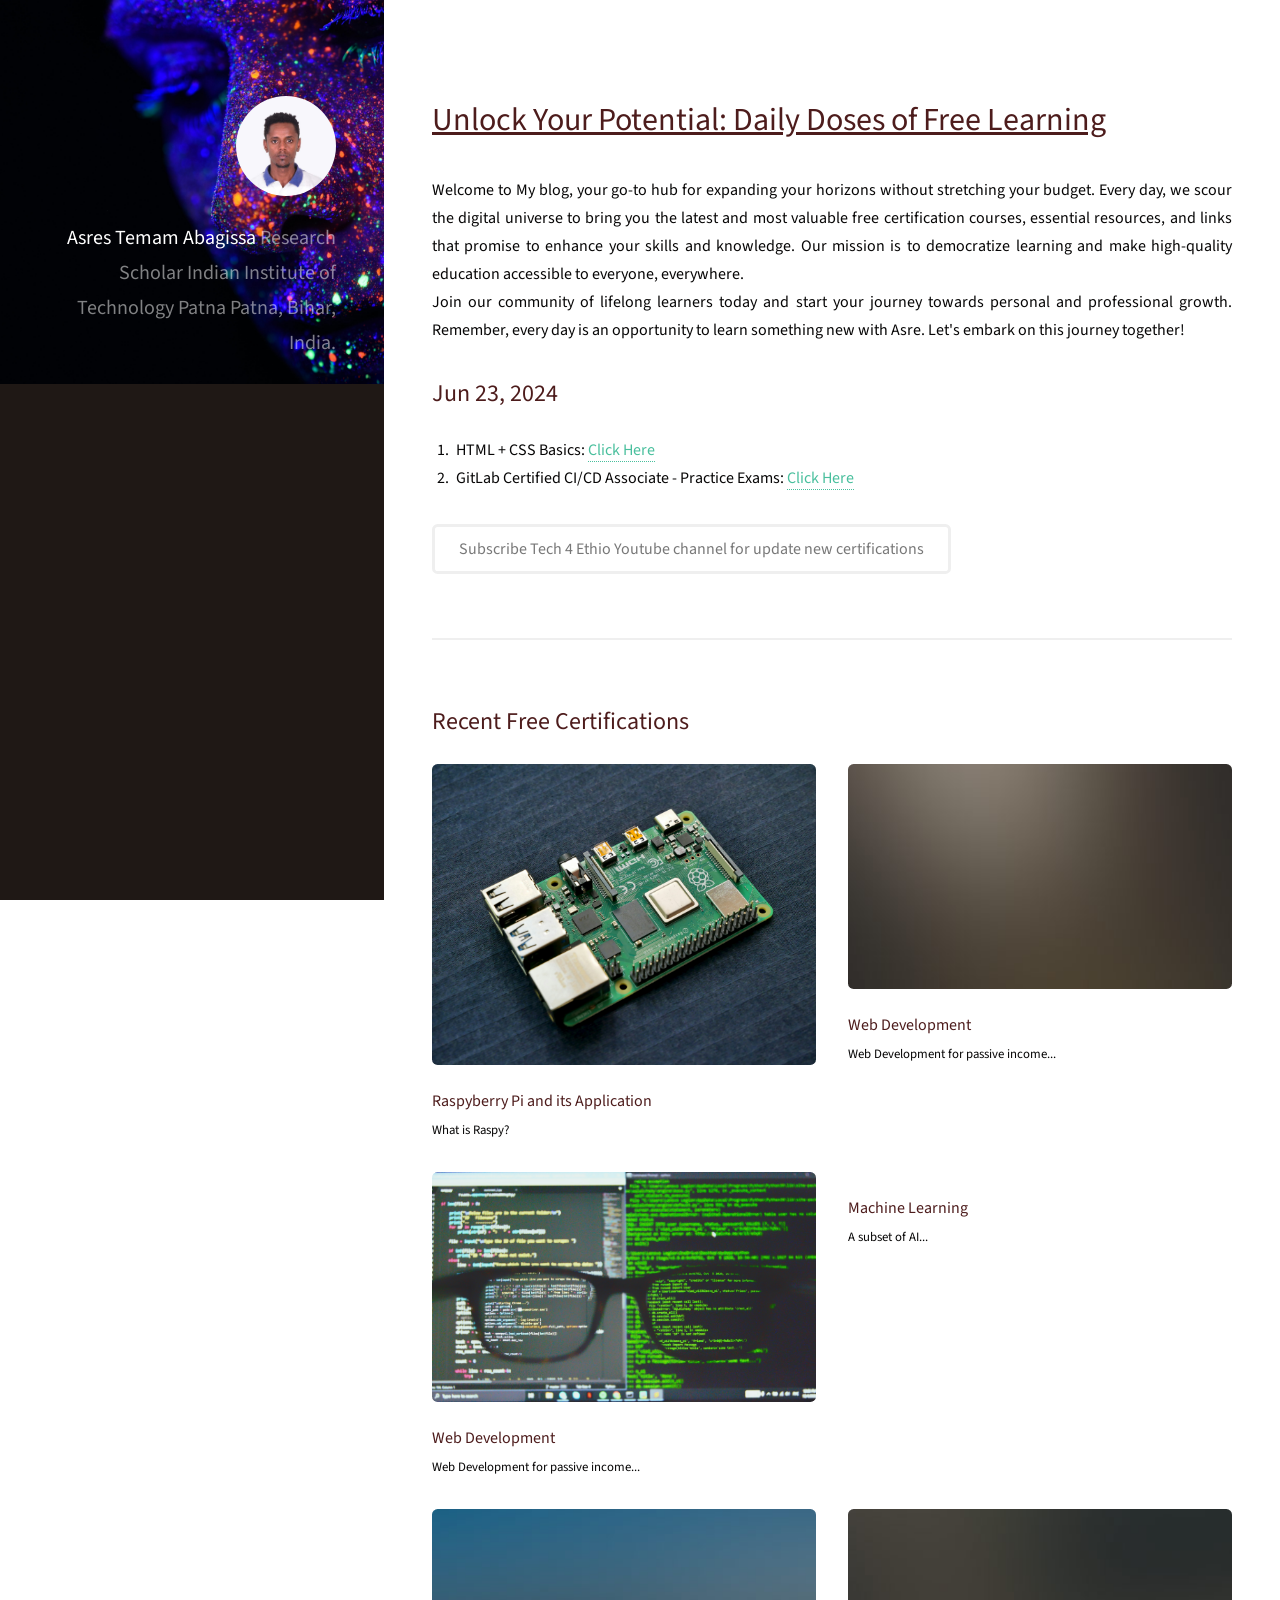
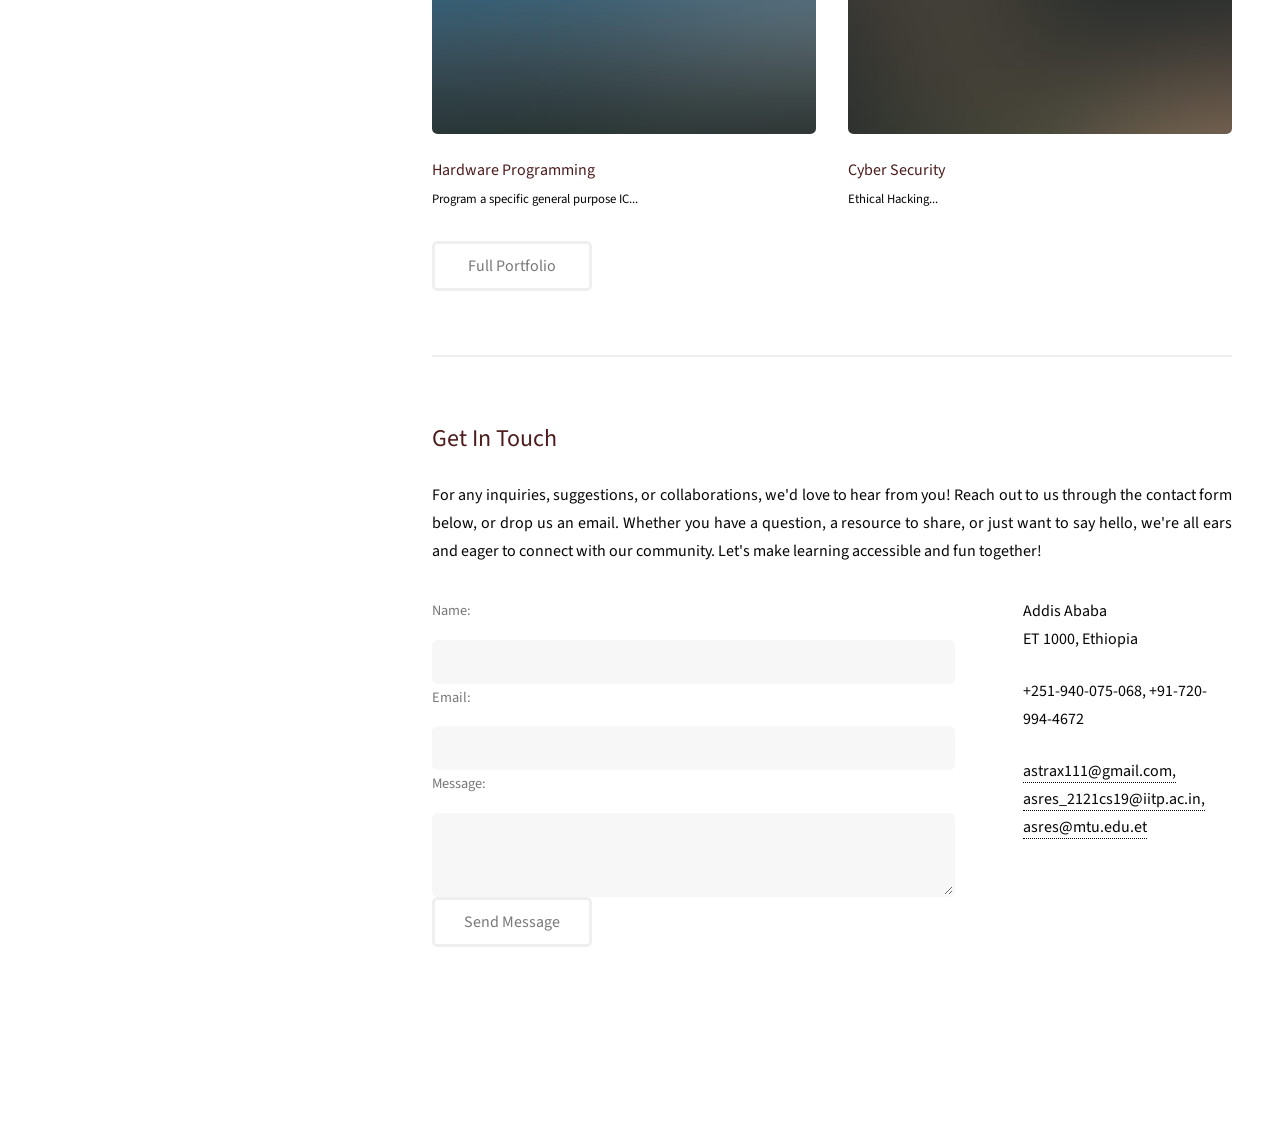
==== commit a7a5463b: "Update index.html" ====
--- a/index.html
+++ b/index.html
@@ -34,7 +34,7 @@
 						<p style="text-align: justify;">Welcome to My blog, your go-to hub for expanding your horizons without stretching your budget. Every day, we scour the digital universe to bring you the latest and most valuable free certification courses, essential resources, and links that promise to enhance your skills and knowledge. Our mission is to democratize learning and make high-quality education accessible to everyone, everywhere.</br>
 						Join our community of lifelong learners today and start your journey towards personal and professional growth. Remember, every day is an opportunity to learn something new with Asre. Let's embark on this journey together!</p>
 						
-						<h2>Apr 8, 2024</h2>
+						<h2>Jun 23, 2024</h2>
 					<ol>
 						<li>HTML + CSS Basics: <a href="https://www.udemy.com/course/2023-html-css-basics/">Click Here</a></li> 
 						<li>GitLab Certified CI/CD Associate - Practice Exams: <a href="https://www.udemy.com/course/gitlab-certified-ci-cd-associate-exams/?couponCode=FREEDROP">Click Here</a></li> 
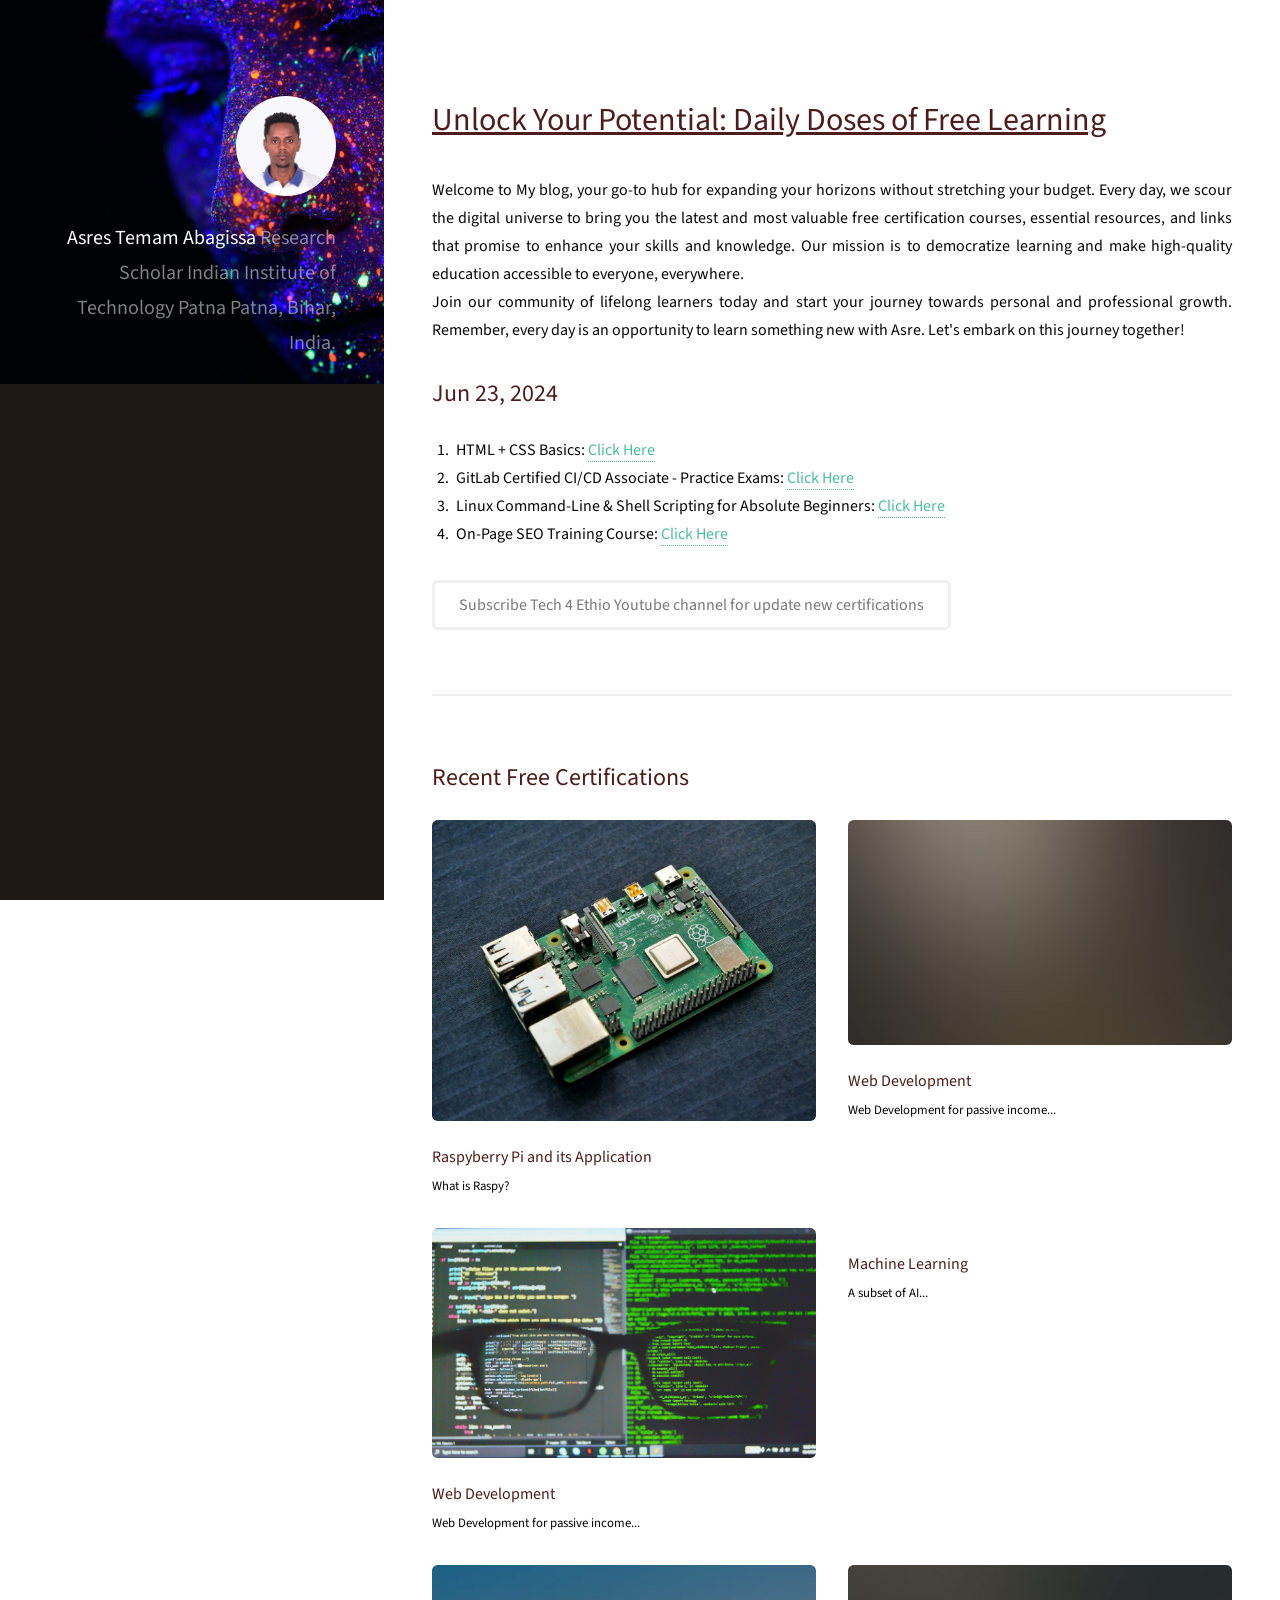
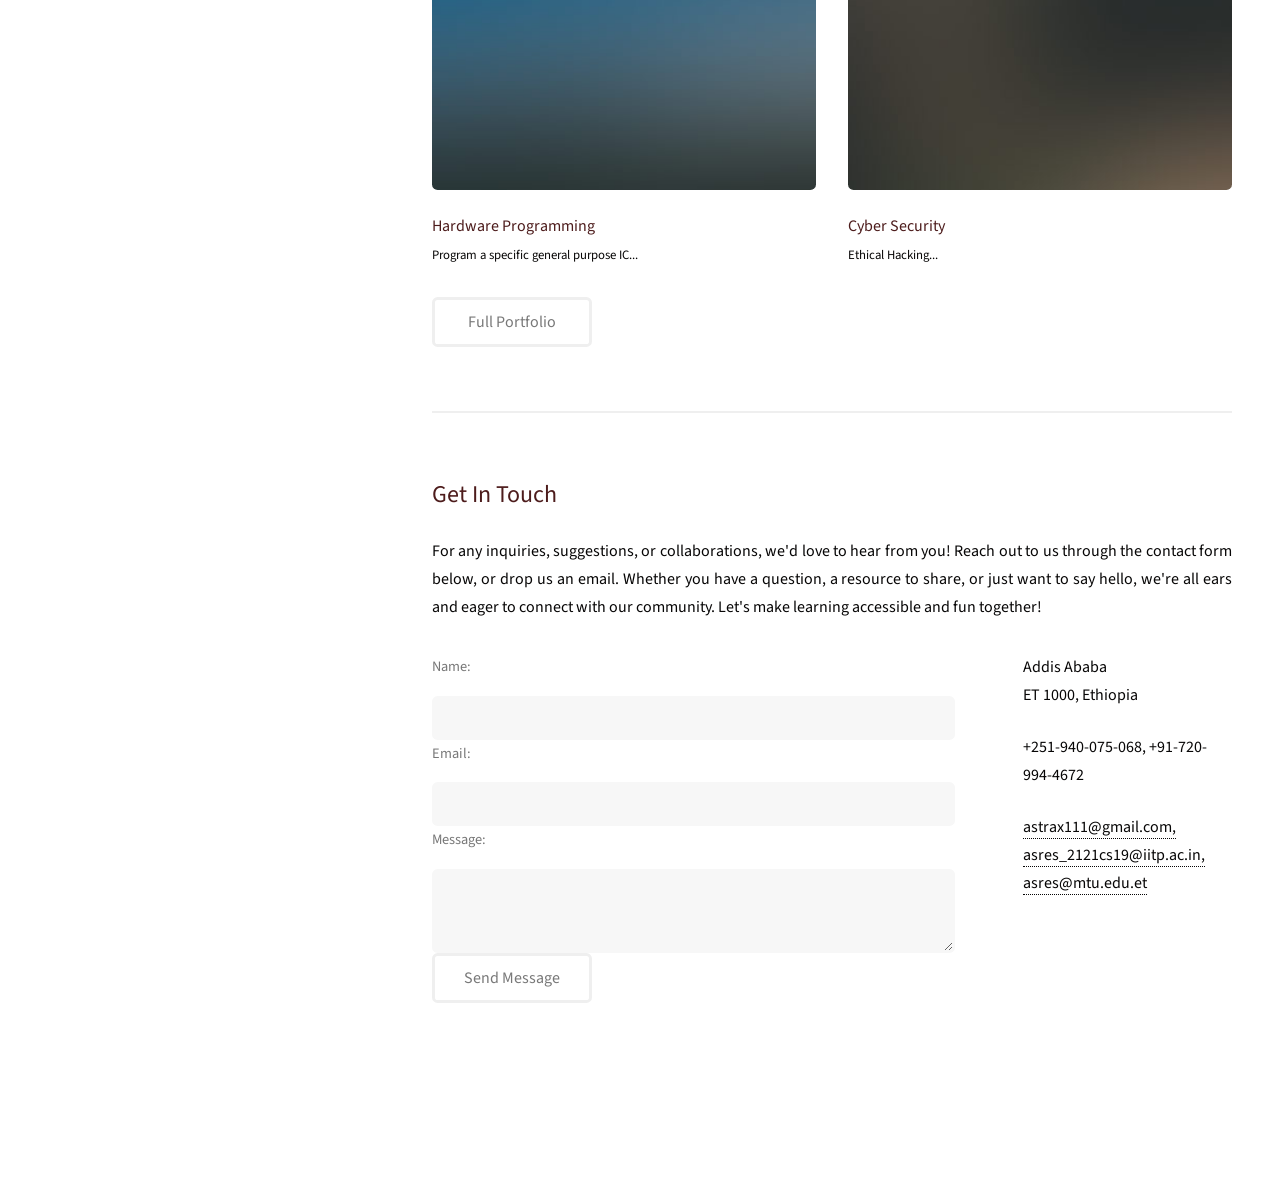
==== commit 1b330fdf: "Update index.html" ====
--- a/index.html
+++ b/index.html
@@ -38,7 +38,8 @@
 					<ol>
 						<li>HTML + CSS Basics: <a href="https://www.udemy.com/course/2023-html-css-basics/">Click Here</a></li> 
 						<li>GitLab Certified CI/CD Associate - Practice Exams: <a href="https://www.udemy.com/course/gitlab-certified-ci-cd-associate-exams/?couponCode=FREEDROP">Click Here</a></li> 
-						
+						<li>Linux Command-Line & Shell Scripting for Absolute Beginners: <a href="https://www.udemy.com/course/linux-command-line-and-shell-scripting-masterclass/?couponCode=LINUX_JUNE_3">Click Here</a></li> 
+						<li>On-Page SEO Training Course: <a href="https://www.udemy.com/course/on-page-web-optimization-for-seo/?couponCode=8190DC07F1E49D26C8BD">Click Here</a></li> 
 
 					</ol>
 
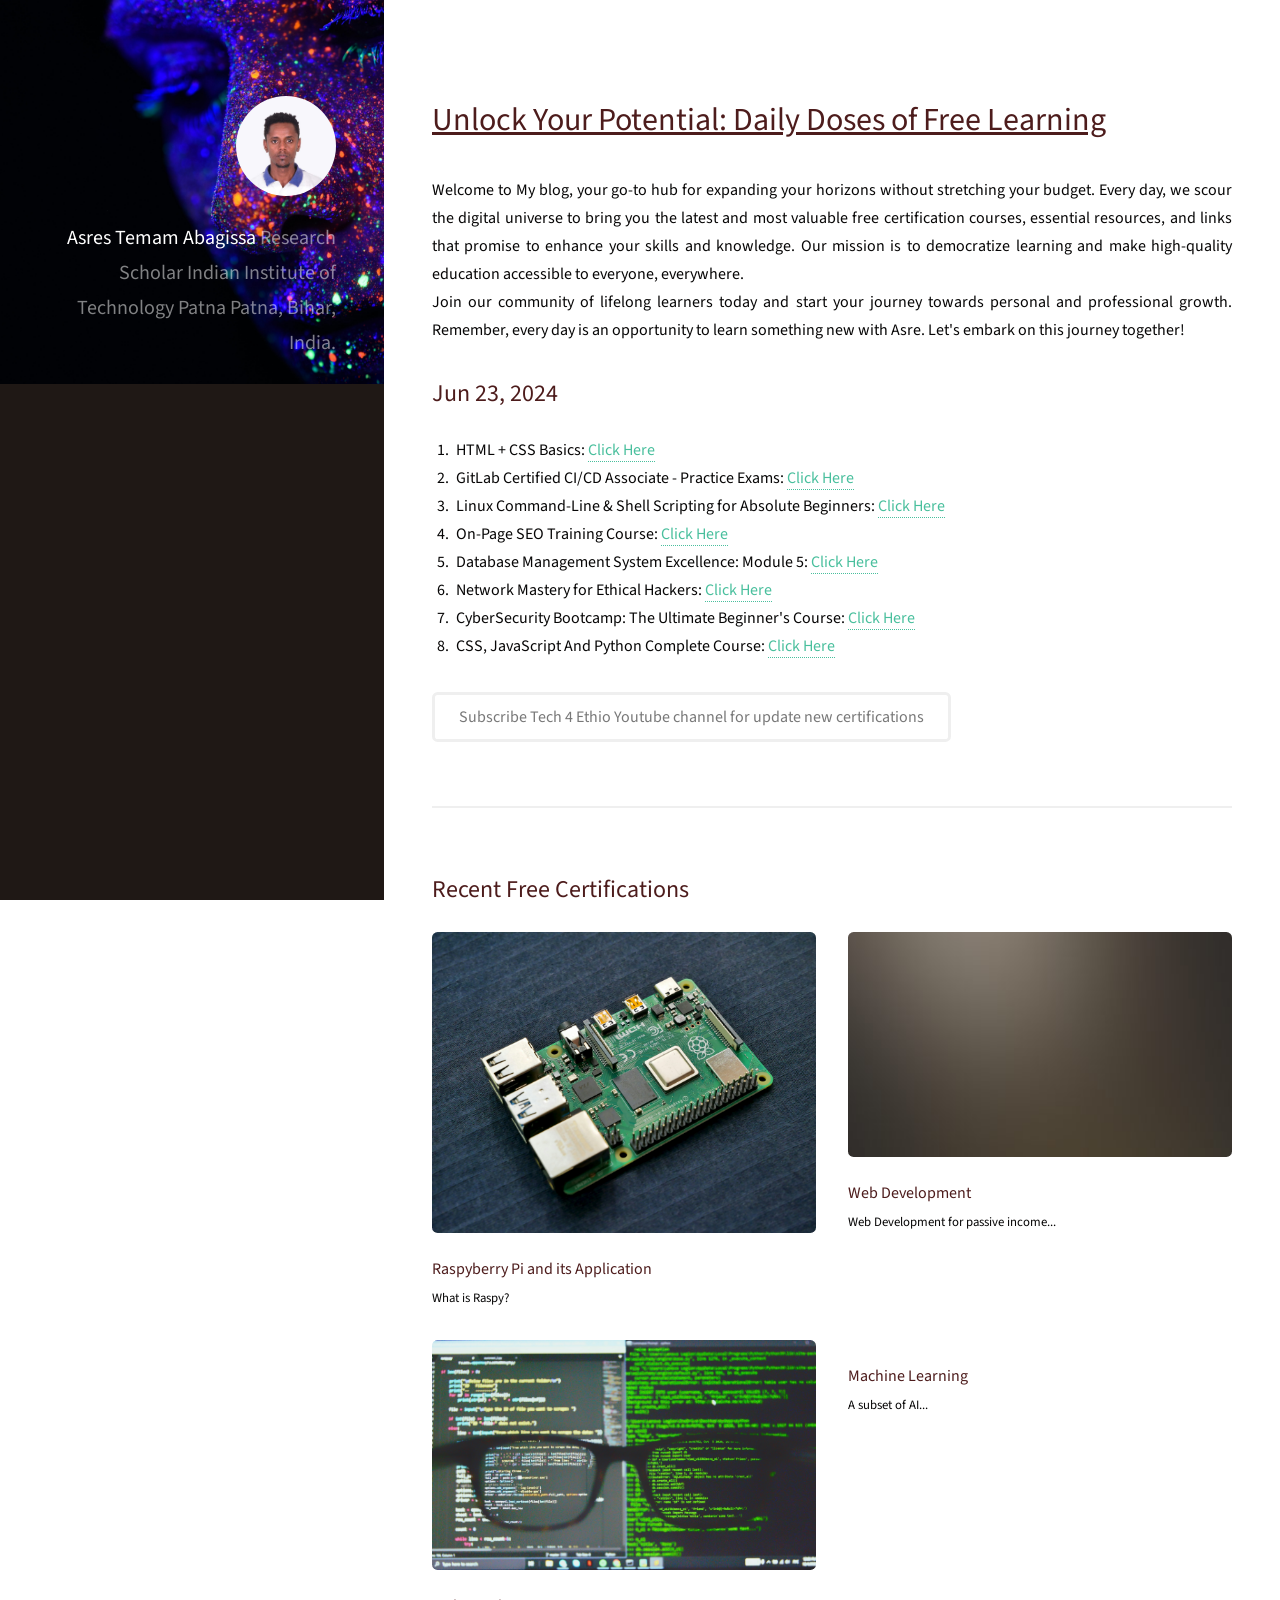
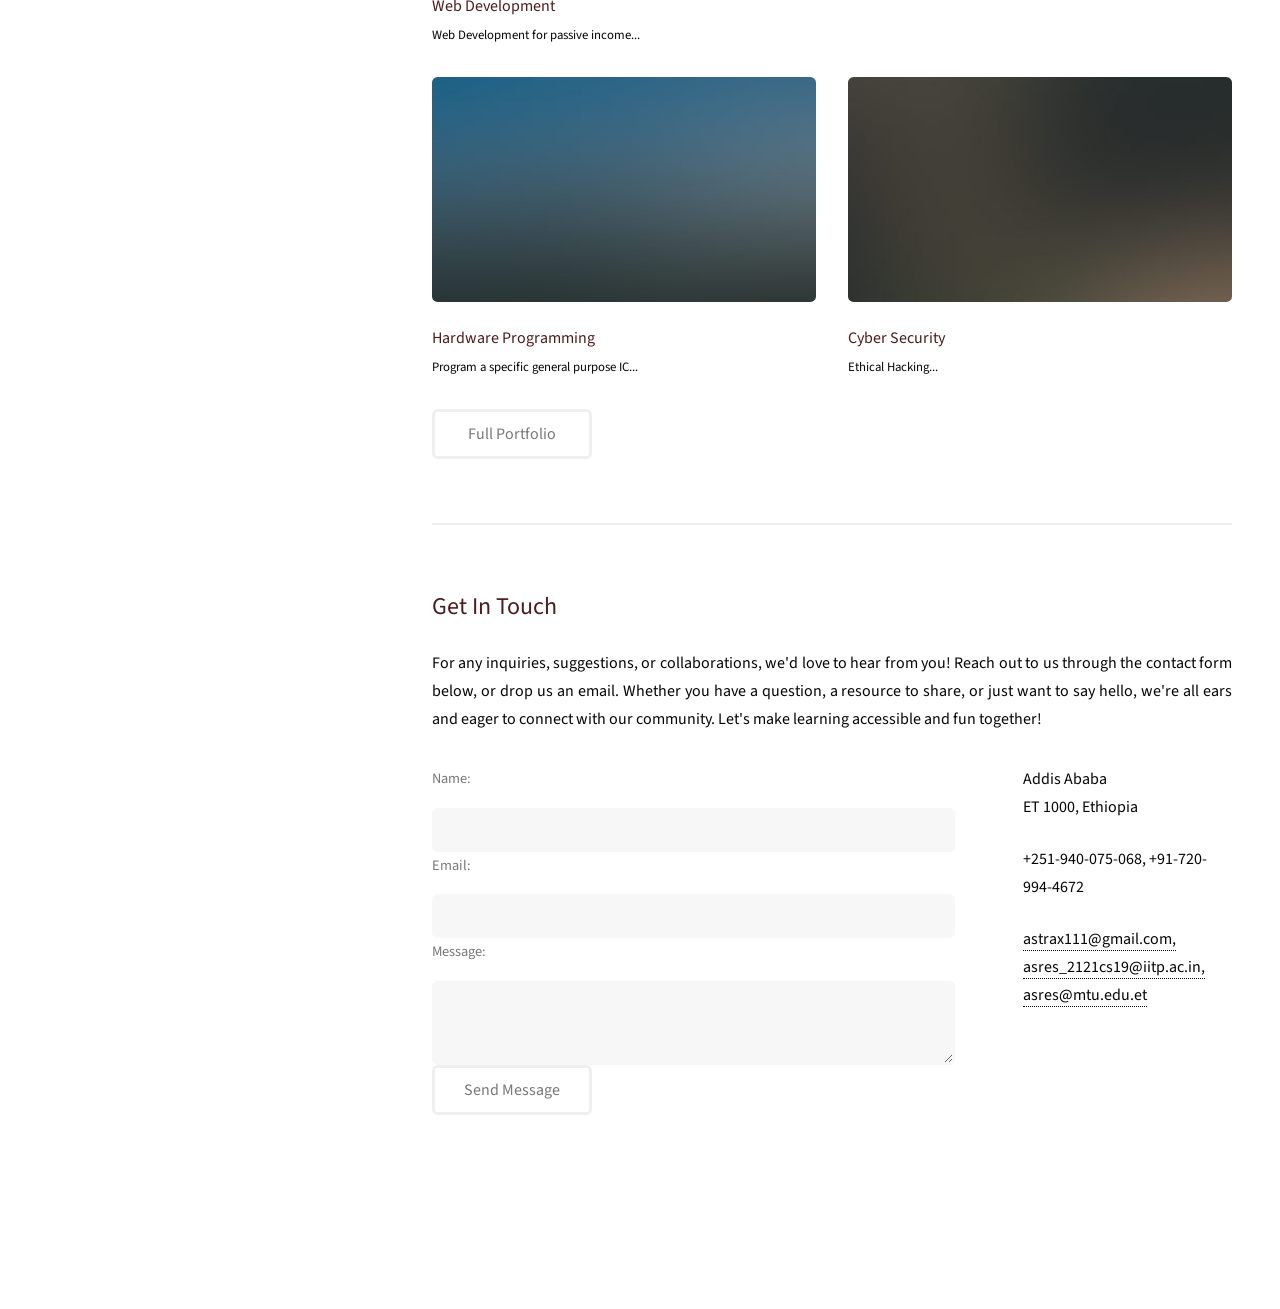
==== commit 9b3bcbb2: "Update index.html" ====
--- a/index.html
+++ b/index.html
@@ -40,6 +40,10 @@
 						<li>GitLab Certified CI/CD Associate - Practice Exams: <a href="https://www.udemy.com/course/gitlab-certified-ci-cd-associate-exams/?couponCode=FREEDROP">Click Here</a></li> 
 						<li>Linux Command-Line & Shell Scripting for Absolute Beginners: <a href="https://www.udemy.com/course/linux-command-line-and-shell-scripting-masterclass/?couponCode=LINUX_JUNE_3">Click Here</a></li> 
 						<li>On-Page SEO Training Course: <a href="https://www.udemy.com/course/on-page-web-optimization-for-seo/?couponCode=8190DC07F1E49D26C8BD">Click Here</a></li> 
+						<li>Database Management System Excellence: Module 5: <a href="https://www.udemy.com/course/dbms-module-5/?couponCode=65F3B4B76116AA391505">Click Here</a></li> 
+						<li>Network Mastery for Ethical Hackers: <a href="https://www.udemy.com/course/network-mastery-for-ethical-hackers/?couponCode=JUNEFREE4">Click Here</a></li> 
+						<li>CyberSecurity Bootcamp: The Ultimate Beginner's Course: <a href="https://www.udemy.com/course/personal-digital-security-everyone-must-have-cybersecurity/?couponCode=B52297BAD01E5896D69A">Click Here</a></li> 
+						<li>CSS, JavaScript And Python Complete Course: <a href="https://www.udemy.com/course/css-javascript-and-python-complete-course/?couponCode=7F996A6D56A1D6152AB3">Click Here</a></li> 
 
 					</ol>
 
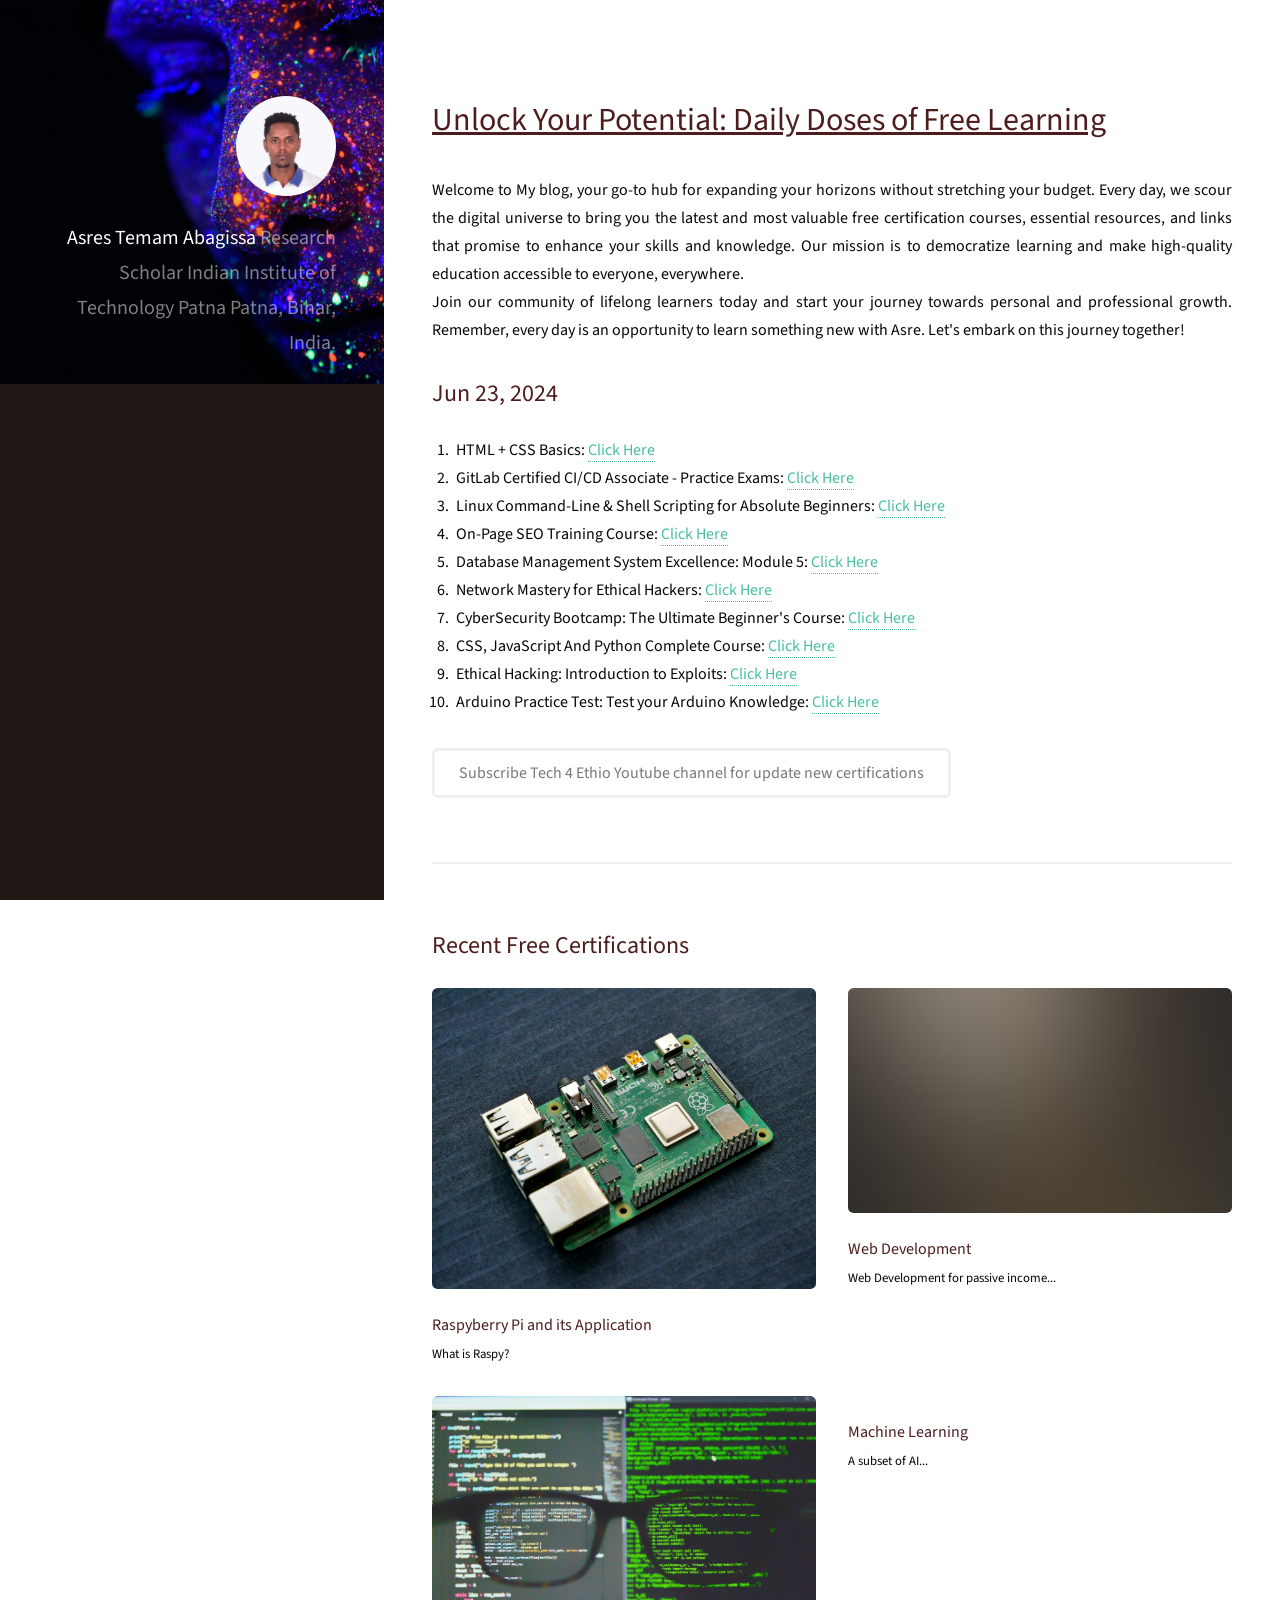
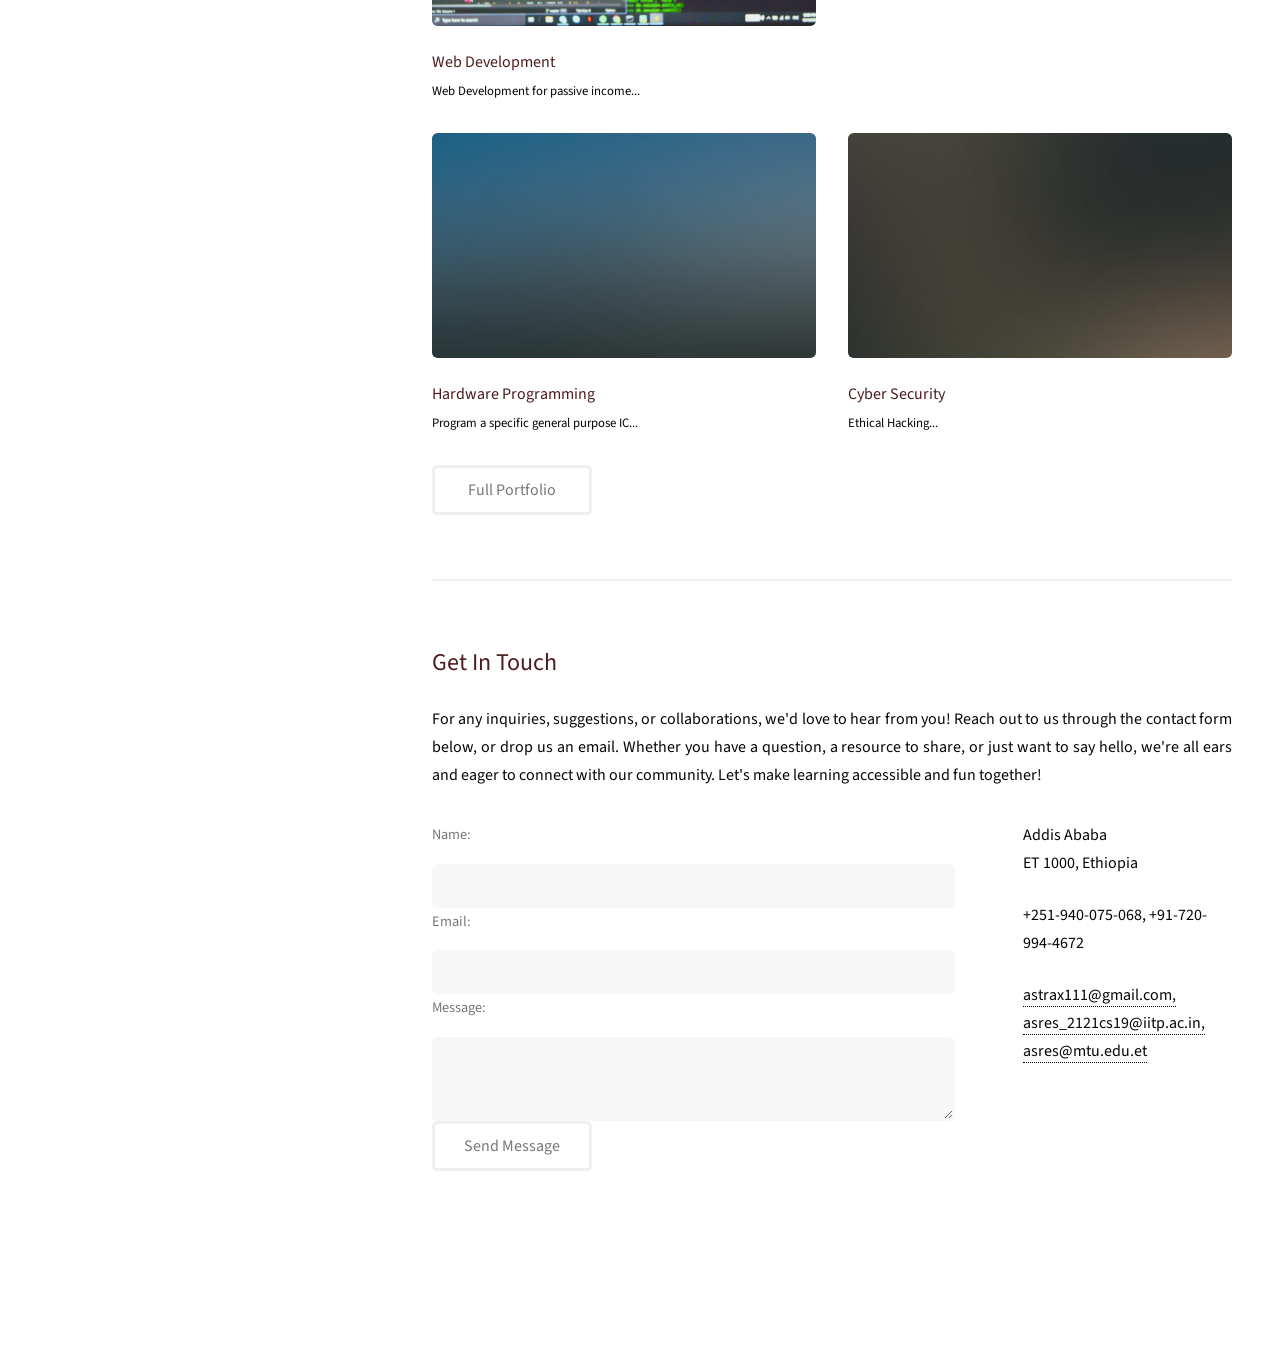
==== commit 7ea112a8: "Update index.html" ====
--- a/index.html
+++ b/index.html
@@ -44,7 +44,10 @@
 						<li>Network Mastery for Ethical Hackers: <a href="https://www.udemy.com/course/network-mastery-for-ethical-hackers/?couponCode=JUNEFREE4">Click Here</a></li> 
 						<li>CyberSecurity Bootcamp: The Ultimate Beginner's Course: <a href="https://www.udemy.com/course/personal-digital-security-everyone-must-have-cybersecurity/?couponCode=B52297BAD01E5896D69A">Click Here</a></li> 
 						<li>CSS, JavaScript And Python Complete Course: <a href="https://www.udemy.com/course/css-javascript-and-python-complete-course/?couponCode=7F996A6D56A1D6152AB3">Click Here</a></li> 
-
+						<li>Ethical Hacking: Introduction to Exploits: <a href="https://www.udemy.com/course/ethical-hacking-introduction-to-exploits/?couponCode=TACVBA">Click Here</a></li> 
+						<li>Arduino Practice Test: Test your Arduino Knowledge: <a href="https://www.udemy.com/course/arduino-practice-test-test-your-arduino-knowledge/?couponCode=ECEC4C0915A1653D5DF4">Click Here</a></li> 
+
+						
 					</ol>
 
 		
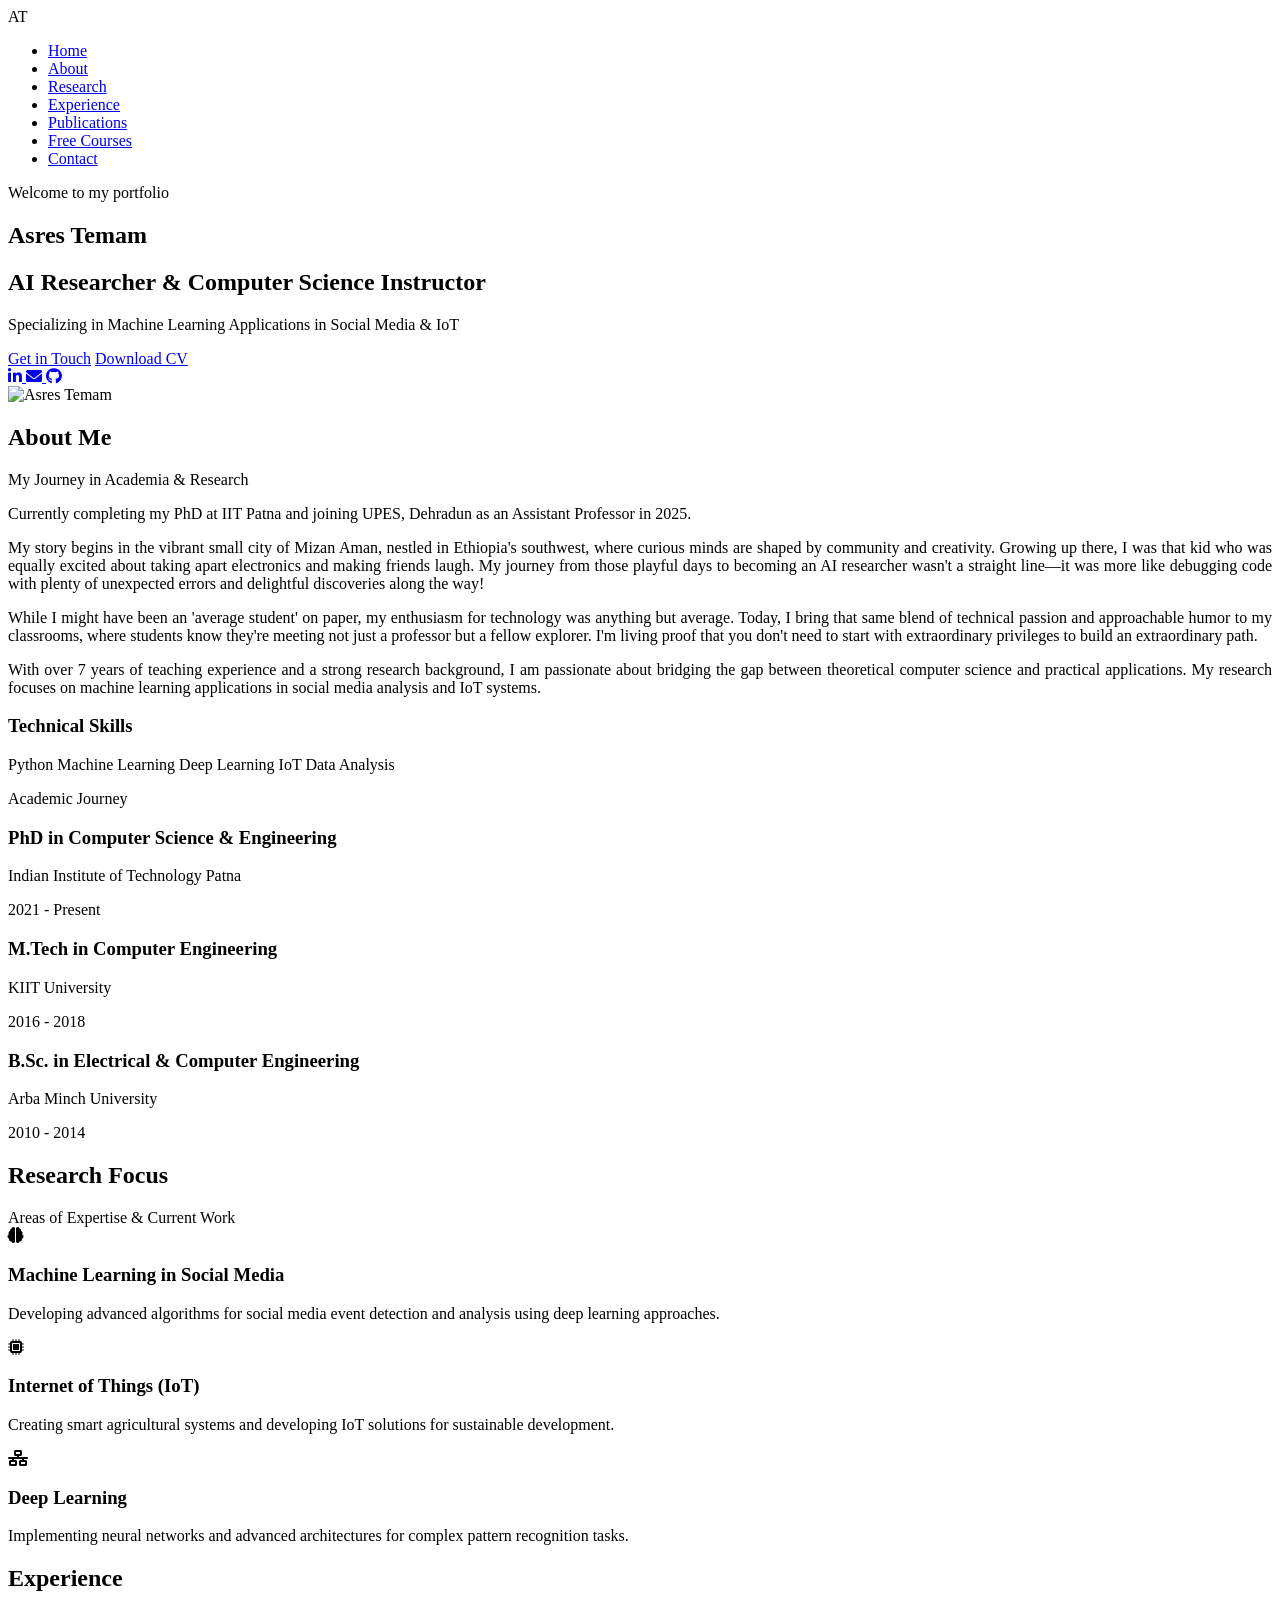
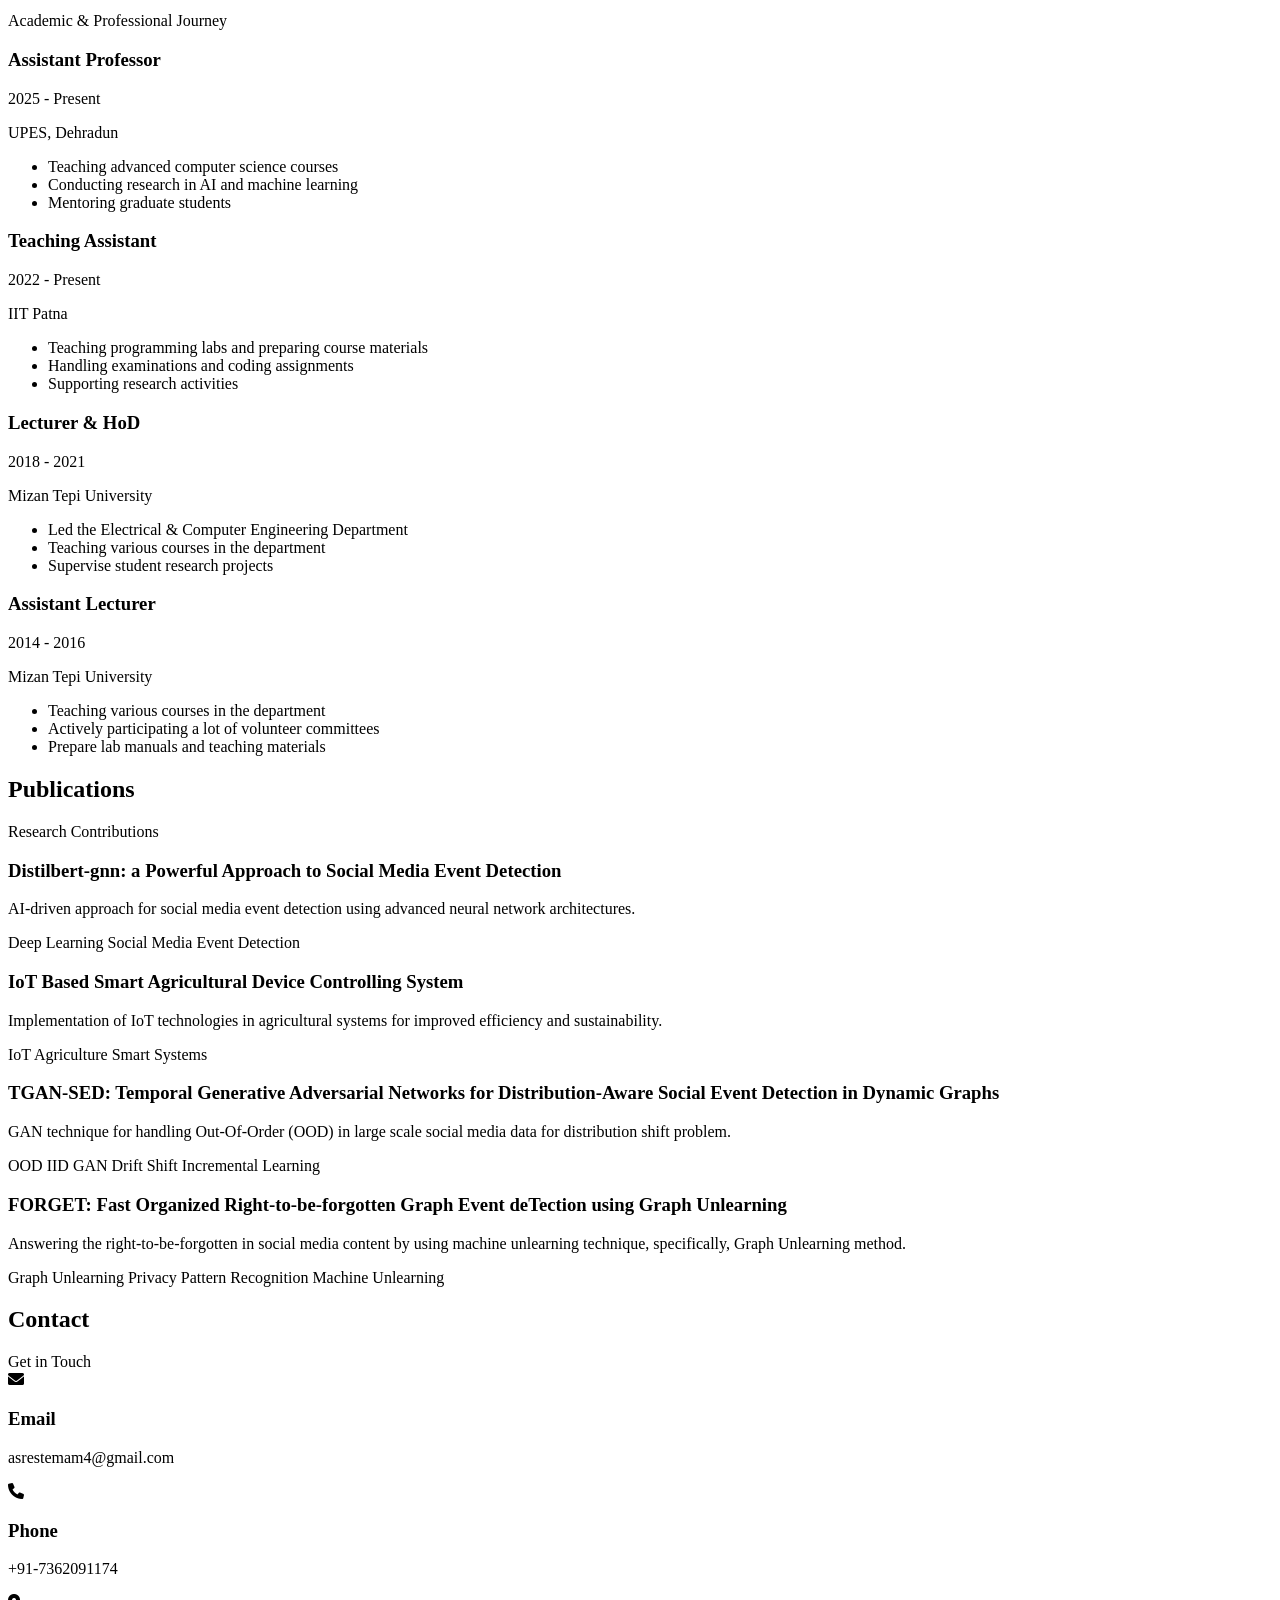
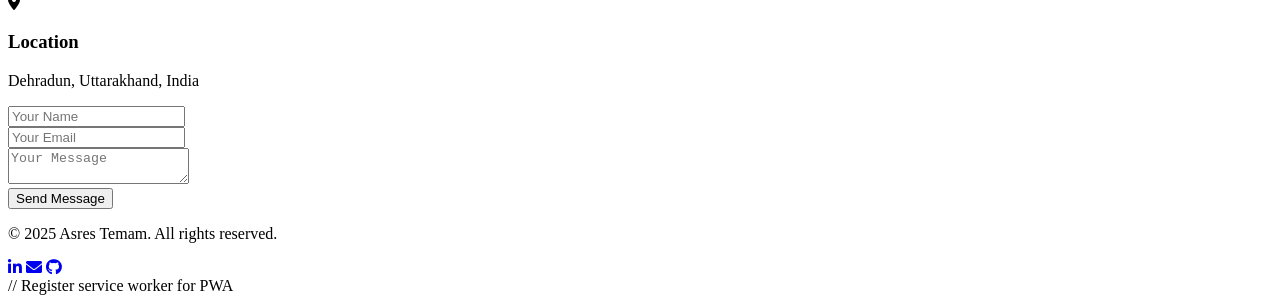
==== commit 765d2aa3: "Update index.html" ====
--- a/index.html
+++ b/index.html
@@ -1,488 +1,348 @@
-<!DOCTYPE HTML>
-<!--
-	Strata by HTML5 UP
-	html5up.net | @ajlkn
-	Free for personal and commercial use under the CCA 3.0 license (html5up.net/license)
--->
-<html>
-	<head>
-		<title>Asres Temam</title>
-		<meta charset="utf-8" />
-		<meta name="viewport" content="width=device-width, initial-scale=1, user-scalable=no" />
-		<link rel="stylesheet" href="assets/css/main.css" />
-	</head>
-	<body class="is-preload">
-
-		<!-- Header -->
-			<header id="header">
-				<div class="inner">
-					<a href="#" class="image avatar"><img src="images/avatar.JPG" alt="" /></a>
-					<h1><strong> Asres Temam Abagissa</strong> <br /> Research Scholar<br />
-					Indian Institute of Technology Patna<br />
-					Patna, Bihar, India.</h1>
-				</div>
-			</header>
-
-		<!-- Main -->
-			<div id="main">
-
-				<!-- One -->
-					<section id="one">
-						<header class="major">
-							<h2 style="text-decoration: underline;">Unlock Your Potential: Daily Doses of Free Learning</h2>
-						</header>
-						<p style="text-align: justify;">Welcome to My blog, your go-to hub for expanding your horizons without stretching your budget. Every day, we scour the digital universe to bring you the latest and most valuable free certification courses, essential resources, and links that promise to enhance your skills and knowledge. Our mission is to democratize learning and make high-quality education accessible to everyone, everywhere.</br>
-						Join our community of lifelong learners today and start your journey towards personal and professional growth. Remember, every day is an opportunity to learn something new with Asre. Let's embark on this journey together!</p>
-						
-						<h2>Jun 23, 2024</h2>
-					<ol>
-						<li>HTML + CSS Basics: <a href="https://www.udemy.com/course/2023-html-css-basics/">Click Here</a></li> 
-						<li>GitLab Certified CI/CD Associate - Practice Exams: <a href="https://www.udemy.com/course/gitlab-certified-ci-cd-associate-exams/?couponCode=FREEDROP">Click Here</a></li> 
-						<li>Linux Command-Line & Shell Scripting for Absolute Beginners: <a href="https://www.udemy.com/course/linux-command-line-and-shell-scripting-masterclass/?couponCode=LINUX_JUNE_3">Click Here</a></li> 
-						<li>On-Page SEO Training Course: <a href="https://www.udemy.com/course/on-page-web-optimization-for-seo/?couponCode=8190DC07F1E49D26C8BD">Click Here</a></li> 
-						<li>Database Management System Excellence: Module 5: <a href="https://www.udemy.com/course/dbms-module-5/?couponCode=65F3B4B76116AA391505">Click Here</a></li> 
-						<li>Network Mastery for Ethical Hackers: <a href="https://www.udemy.com/course/network-mastery-for-ethical-hackers/?couponCode=JUNEFREE4">Click Here</a></li> 
-						<li>CyberSecurity Bootcamp: The Ultimate Beginner's Course: <a href="https://www.udemy.com/course/personal-digital-security-everyone-must-have-cybersecurity/?couponCode=B52297BAD01E5896D69A">Click Here</a></li> 
-						<li>CSS, JavaScript And Python Complete Course: <a href="https://www.udemy.com/course/css-javascript-and-python-complete-course/?couponCode=7F996A6D56A1D6152AB3">Click Here</a></li> 
-						<li>Ethical Hacking: Introduction to Exploits: <a href="https://www.udemy.com/course/ethical-hacking-introduction-to-exploits/?couponCode=TACVBA">Click Here</a></li> 
-						<li>Arduino Practice Test: Test your Arduino Knowledge: <a href="https://www.udemy.com/course/arduino-practice-test-test-your-arduino-knowledge/?couponCode=ECEC4C0915A1653D5DF4">Click Here</a></li> 
-
-						
-					</ol>
-
-		
-					
-						<ul class="actions">
-							<li><a href="https://www.youtube.com/channel/UCho9R-ebYgkWbVDq2Rrf7fg?sub_confirmation=1 " class="button">Subscribe Tech 4 Ethio Youtube channel for update new certifications</a></li>
-						</ul>
-					</section>
-
-				<!-- Two -->
-					<section id="two">
-						<h2>Recent Free Certifications</h2>
-						<div class="row">
-							<article class="col-6 col-12-xsmall work-item">
-								<a href="images/fulls/01.jpg" class="image fit thumb"><img src="images/thumbs/01.jpg" alt="" /></a>
-								<h3>Raspyberry Pi and its Application</h3>
-								<p>What is Raspy?</p>
-							</article>
-							<article class="col-6 col-12-xsmall work-item">
-								<a href="images/fulls/02.jpg" class="image fit thumb"><img src="images/thumbs/02.jpg" alt="" /></a>
-								<h3>Web Development</h3>
-								<p>Web Development for passive income...</p>
-							</article>
-							<article class="col-6 col-12-xsmall work-item">
-								<a href="images/fulls/03.jpg" class="image fit thumb"><img src="images/thumbs/03.jpg" alt="" /></a>
-								<h3>Web Development</h3>
-								<p>Web Development for passive income...</p>
-							</article>
-							<article class="col-6 col-12-xsmall work-item">
-								<a href="images/fulls/04.jpg" class="image fit thumb"><img src="images/thumbs/04.jpg" alt="" /></a>
-								<h3>Machine Learning</h3>
-								<p>A subset of AI...</p>
-							</article>
-							<article class="col-6 col-12-xsmall work-item">
-								<a href="images/fulls/05.jpg" class="image fit thumb"><img src="images/thumbs/05.jpg" alt="" /></a>
-								<h3>Hardware Programming</h3>
-								<p>Program a specific general purpose IC...</p>
-							</article>
-							<article class="col-6 col-12-xsmall work-item">
-								<a href="images/fulls/06.jpg" class="image fit thumb"><img src="images/thumbs/06.jpg" alt="" /></a>
-								<h3>Cyber Security</h3>
-								<p>Ethical Hacking...</p>
-							</article>
-						</div>
-						<ul class="actions">
-							<li><a href="#" class="button">Full Portfolio</a></li>
-						</ul>
-					</section>
-
-				<!-- Three -->
-					<section id="three">
-						<h2>Get In Touch</h2>
-						<p style="text-align: justify;">For any inquiries, suggestions, or collaborations, we'd love to hear from you! Reach out to us through the contact form below, or drop us an email. Whether you have a question, a resource to share, or just want to say hello, we're all ears and eager to connect with our community. Let's make learning accessible and fun together!</p>
-						<div class="row">
-							<div class="col-8 col-12-small">
-								<form action="send_email.php" method="POST">
-									<label for="name">Name:</label>
-									<input type="text" id="name" name="name" required>
-								
-									<label for="email">Email:</label>
-									<input type="email" id="email" name="email" required>
-								
-									<label for="message">Message:</label>
-									<textarea id="message" name="message" required></textarea>
-								
-									<ul class="actions">
-										<li><input type="submit" value="Send Message" /></li>
-									</ul>
-								</form>
-							</div>
-							<div class="col-4 col-12-small">
-								<ul class="labeled-icons">
-									<li>
-										<h3 class="icon solid fa-home"><span class="label">Address</span></h3>
-										Addis Ababa<br />
-										ET 1000, Ethiopia
-									</li>
-									<li>
-										<h3 class="icon solid fa-mobile-alt"><span class="label">Phone</span></h3>
-										+251-940-075-068, +91-720-994-4672
-									</li>
-									<li>
-										<h3 class="icon solid fa-envelope"><span class="label">Email</span></h3>
-										<a href="#">astrax111@gmail.com, asres_2121cs19@iitp.ac.in, asres@mtu.edu.et</a>
-									</li>
-								</ul>
-							</div>
-						</div>
-					</section>
-
-				<!-- Four -->
-				<!--
-					<section id="four">
-						<h2>Elements</h2>
-
-						<section>
-							<h4>Text</h4>
-							<p>This is <b>bold</b> and this is <strong>strong</strong>. This is <i>italic</i> and this is <em>emphasized</em>.
-							This is <sup>superscript</sup> text and this is <sub>subscript</sub> text.
-							This is <u>underlined</u> and this is code: <code>for (;;) { ... }</code>. Finally, <a href="#">this is a link</a>.</p>
-							<hr />
-							<header>
-								<h4>Heading with a Subtitle</h4>
-								<p>Lorem ipsum dolor sit amet nullam id egestas urna aliquam</p>
-							</header>
-							<p>Nunc lacinia ante nunc ac lobortis. Interdum adipiscing gravida odio porttitor sem non mi integer non faucibus ornare mi ut ante amet placerat aliquet. Volutpat eu sed ante lacinia sapien lorem accumsan varius montes viverra nibh in adipiscing blandit tempus accumsan.</p>
-							<header>
-								<h5>Heading with a Subtitle</h5>
-								<p>Lorem ipsum dolor sit amet nullam id egestas urna aliquam</p>
-							</header>
-							<p>Nunc lacinia ante nunc ac lobortis. Interdum adipiscing gravida odio porttitor sem non mi integer non faucibus ornare mi ut ante amet placerat aliquet. Volutpat eu sed ante lacinia sapien lorem accumsan varius montes viverra nibh in adipiscing blandit tempus accumsan.</p>
-							<hr />
-							<h2>Heading Level 2</h2>
-							<h3>Heading Level 3</h3>
-							<h4>Heading Level 4</h4>
-							<h5>Heading Level 5</h5>
-							<h6>Heading Level 6</h6>
-							<hr />
-							<h5>Blockquote</h5>
-							<blockquote>Fringilla nisl. Donec accumsan interdum nisi, quis tincidunt felis sagittis eget tempus euismod. Vestibulum ante ipsum primis in faucibus vestibulum. Blandit adipiscing eu felis iaculis volutpat ac adipiscing accumsan faucibus. Vestibulum ante ipsum primis in faucibus lorem ipsum dolor sit amet nullam adipiscing eu felis.</blockquote>
-							<h5>Preformatted</h5>
-							<pre><code>i = 0;
-
-while (!deck.isInOrder()) {
-print 'Iteration ' + i;
-deck.shuffle();
-i++;
-}
-
-print 'It took ' + i + ' iterations to sort the deck.';</code></pre>
-						</section>
-
-						<section>
-							<h4>Lists</h4>
-							<div class="row">
-								<div class="col-6 col-12-xsmall">
-									<h5>Unordered</h5>
-									<ul>
-										<li>Dolor pulvinar etiam magna etiam.</li>
-										<li>Sagittis adipiscing lorem eleifend.</li>
-										<li>Felis enim feugiat dolore viverra.</li>
-									</ul>
-									<h5>Alternate</h5>
-									<ul class="alt">
-										<li>Dolor pulvinar etiam magna etiam.</li>
-										<li>Sagittis adipiscing lorem eleifend.</li>
-										<li>Felis enim feugiat dolore viverra.</li>
-									</ul>
-								</div>
-								<div class="col-6 col-12-xsmall">
-									<h5>Ordered</h5>
-									<ol>
-										<li>Dolor pulvinar etiam magna etiam.</li>
-										<li>Etiam vel felis at lorem sed viverra.</li>
-										<li>Felis enim feugiat dolore viverra.</li>
-										<li>Dolor pulvinar etiam magna etiam.</li>
-										<li>Etiam vel felis at lorem sed viverra.</li>
-										<li>Felis enim feugiat dolore viverra.</li>
-									</ol>
-									<h5>Icons</h5>
-									<ul class="icons">
-										<li><a href="#" class="icon brands fa-twitter"><span class="label">Twitter</span></a></li>
-										<li><a href="#" class="icon brands fa-facebook-f"><span class="label">Facebook</span></a></li>
-										<li><a href="#" class="icon brands fa-instagram"><span class="label">Instagram</span></a></li>
-										<li><a href="#" class="icon brands fa-github"><span class="label">Github</span></a></li>
-										<li><a href="#" class="icon brands fa-dribbble"><span class="label">Dribbble</span></a></li>
-										<li><a href="#" class="icon brands fa-tumblr"><span class="label">Tumblr</span></a></li>
-									</ul>
-								</div>
-							</div>
-							<h5>Actions</h5>
-							<ul class="actions">
-								<li><a href="#" class="button primary">Default</a></li>
-								<li><a href="#" class="button">Default</a></li>
-							</ul>
-							<ul class="actions small">
-								<li><a href="#" class="button primary small">Small</a></li>
-								<li><a href="#" class="button small">Small</a></li>
-							</ul>
-							<div class="row">
-								<div class="col-6 col-12-small">
-									<ul class="actions stacked">
-										<li><a href="#" class="button primary">Default</a></li>
-										<li><a href="#" class="button">Default</a></li>
-									</ul>
-								</div>
-								<div class="col-6 col-12-small">
-									<ul class="actions stacked">
-										<li><a href="#" class="button primary small">Small</a></li>
-										<li><a href="#" class="button small">Small</a></li>
-									</ul>
-								</div>
-								<div class="col-6 col-12-small">
-									<ul class="actions stacked">
-										<li><a href="#" class="button primary fit">Default</a></li>
-										<li><a href="#" class="button fit">Default</a></li>
-									</ul>
-								</div>
-								<div class="col-6 col-12-small">
-									<ul class="actions stacked">
-										<li><a href="#" class="button primary small fit">Small</a></li>
-										<li><a href="#" class="button small fit">Small</a></li>
-									</ul>
-								</div>
-							</div>
-						</section>
-
-						<section>
-							<h4>Table</h4>
-							<h5>Default</h5>
-							<div class="table-wrapper">
-								<table>
-									<thead>
-										<tr>
-											<th>Name</th>
-											<th>Description</th>
-											<th>Price</th>
-										</tr>
-									</thead>
-									<tbody>
-										<tr>
-											<td>Item One</td>
-											<td>Ante turpis integer aliquet porttitor.</td>
-											<td>29.99</td>
-										</tr>
-										<tr>
-											<td>Item Two</td>
-											<td>Vis ac commodo adipiscing arcu aliquet.</td>
-											<td>19.99</td>
-										</tr>
-										<tr>
-											<td>Item Three</td>
-											<td> Morbi faucibus arcu accumsan lorem.</td>
-											<td>29.99</td>
-										</tr>
-										<tr>
-											<td>Item Four</td>
-											<td>Vitae integer tempus condimentum.</td>
-											<td>19.99</td>
-										</tr>
-										<tr>
-											<td>Item Five</td>
-											<td>Ante turpis integer aliquet porttitor.</td>
-											<td>29.99</td>
-										</tr>
-									</tbody>
-									<tfoot>
-										<tr>
-											<td colspan="2"></td>
-											<td>100.00</td>
-										</tr>
-									</tfoot>
-								</table>
-							</div>
-
-							<h5>Alternate</h5>
-							<div class="table-wrapper">
-								<table class="alt">
-									<thead>
-										<tr>
-											<th>Name</th>
-											<th>Description</th>
-											<th>Price</th>
-										</tr>
-									</thead>
-									<tbody>
-										<tr>
-											<td>Item One</td>
-											<td>Ante turpis integer aliquet porttitor.</td>
-											<td>29.99</td>
-										</tr>
-										<tr>
-											<td>Item Two</td>
-											<td>Vis ac commodo adipiscing arcu aliquet.</td>
-											<td>19.99</td>
-										</tr>
-										<tr>
-											<td>Item Three</td>
-											<td> Morbi faucibus arcu accumsan lorem.</td>
-											<td>29.99</td>
-										</tr>
-										<tr>
-											<td>Item Four</td>
-											<td>Vitae integer tempus condimentum.</td>
-											<td>19.99</td>
-										</tr>
-										<tr>
-											<td>Item Five</td>
-											<td>Ante turpis integer aliquet porttitor.</td>
-											<td>29.99</td>
-										</tr>
-									</tbody>
-									<tfoot>
-										<tr>
-											<td colspan="2"></td>
-											<td>100.00</td>
-										</tr>
-									</tfoot>
-								</table>
-							</div>
-						</section>
-
-						<section>
-							<h4>Buttons</h4>
-							<ul class="actions">
-								<li><a href="#" class="button primary">Primary</a></li>
-								<li><a href="#" class="button">Default</a></li>
-							</ul>
-							<ul class="actions">
-								<li><a href="#" class="button large">Large</a></li>
-								<li><a href="#" class="button">Default</a></li>
-								<li><a href="#" class="button small">Small</a></li>
-							</ul>
-							<ul class="actions fit">
-								<li><a href="#" class="button primary fit">Fit</a></li>
-								<li><a href="#" class="button fit">Fit</a></li>
-							</ul>
-							<ul class="actions fit small">
-								<li><a href="#" class="button primary fit small">Fit + Small</a></li>
-								<li><a href="#" class="button fit small">Fit + Small</a></li>
-							</ul>
-							<ul class="actions">
-								<li><a href="#" class="button primary icon solid fa-download">Icon</a></li>
-								<li><a href="#" class="button icon solid fa-download">Icon</a></li>
-							</ul>
-							<ul class="actions">
-								<li><span class="button primary disabled">Primary</span></li>
-								<li><span class="button disabled">Default</span></li>
-							</ul>
-						</section>
-
-						<section>
-							<h4>Form</h4>
-							<form method="post" action="#">
-								<div class="row gtr-uniform gtr-50">
-									<div class="col-6 col-12-xsmall">
-										<input type="text" name="demo-name" id="demo-name" value="" placeholder="Name" />
-									</div>
-									<div class="col-6 col-12-xsmall">
-										<input type="email" name="demo-email" id="demo-email" value="" placeholder="Email" />
-									</div>
-									<div class="col-12">
-										<select name="demo-category" id="demo-category">
-											<option value="">- Category -</option>
-											<option value="1">Manufacturing</option>
-											<option value="1">Shipping</option>
-											<option value="1">Administration</option>
-											<option value="1">Human Resources</option>
-										</select>
-									</div>
-									<div class="col-4 col-12-small">
-										<input type="radio" id="demo-priority-low" name="demo-priority" checked>
-										<label for="demo-priority-low">Low Priority</label>
-									</div>
-									<div class="col-4 col-12-small">
-										<input type="radio" id="demo-priority-normal" name="demo-priority">
-										<label for="demo-priority-normal">Normal Priority</label>
-									</div>
-									<div class="col-4 col-12-small">
-										<input type="radio" id="demo-priority-high" name="demo-priority">
-										<label for="demo-priority-high">High Priority</label>
-									</div>
-									<div class="col-6 col-12-small">
-										<input type="checkbox" id="demo-copy" name="demo-copy">
-										<label for="demo-copy">Email me a copy of this message</label>
-									</div>
-									<div class="col-6 col-12-small">
-										<input type="checkbox" id="demo-human" name="demo-human" checked>
-										<label for="demo-human">I am a human and not a robot</label>
-									</div>
-									<div class="col-12">
-										<textarea name="demo-message" id="demo-message" placeholder="Enter your message" rows="6"></textarea>
-									</div>
-									<div class="col-12">
-										<ul class="actions">
-											<li><input type="submit" value="Send Message" class="primary" /></li>
-											<li><input type="reset" value="Reset" /></li>
-										</ul>
-									</div>
-								</div>
-							</form>
-						</section>
-
-						<section>
-							<h4>Image</h4>
-							<h5>Fit</h5>
-							<div class="box alt">
-								<div class="row gtr-50 gtr-uniform">
-									<div class="col-12"><span class="image fit"><img src="images/fulls/05.jpg" alt="" /></span></div>
-									<div class="col-4"><span class="image fit"><img src="images/thumbs/01.jpg" alt="" /></span></div>
-									<div class="col-4"><span class="image fit"><img src="images/thumbs/02.jpg" alt="" /></span></div>
-									<div class="col-4"><span class="image fit"><img src="images/thumbs/03.jpg" alt="" /></span></div>
-									<div class="col-4"><span class="image fit"><img src="images/thumbs/04.jpg" alt="" /></span></div>
-									<div class="col-4"><span class="image fit"><img src="images/thumbs/05.jpg" alt="" /></span></div>
-									<div class="col-4"><span class="image fit"><img src="images/thumbs/06.jpg" alt="" /></span></div>
-									<div class="col-4"><span class="image fit"><img src="images/thumbs/03.jpg" alt="" /></span></div>
-									<div class="col-4"><span class="image fit"><img src="images/thumbs/02.jpg" alt="" /></span></div>
-									<div class="col-4"><span class="image fit"><img src="images/thumbs/01.jpg" alt="" /></span></div>
-								</div>
-							</div>
-							<h5>Left &amp; Right</h5>
-							<p><span class="image left"><img src="images/avatar.jpg" alt="" /></span>Fringilla nisl. Donec accumsan interdum nisi, quis tincidunt felis sagittis eget. tempus euismod. Vestibulum ante ipsum primis in faucibus vestibulum. Blandit adipiscing eu felis iaculis volutpat ac adipiscing accumsan eu faucibus. Integer ac pellentesque praesent tincidunt felis sagittis eget. tempus euismod. Vestibulum ante ipsum primis in faucibus vestibulum. Blandit adipiscing eu felis iaculis volutpat ac adipiscing accumsan eu faucibus. Integer ac pellentesque praesent. Donec accumsan interdum nisi, quis tincidunt felis sagittis eget. tempus euismod. Vestibulum ante ipsum primis in faucibus vestibulum. Blandit adipiscing eu felis iaculis volutpat ac adipiscing accumsan eu faucibus. Integer ac pellentesque praesent tincidunt felis sagittis eget. tempus euismod. Vestibulum ante ipsum primis in faucibus vestibulum. Blandit adipiscing eu felis iaculis volutpat ac adipiscing accumsan eu faucibus. Integer ac pellentesque praesent.</p>
-							<p><span class="image right"><img src="images/avatar.jpg" alt="" /></span>Fringilla nisl. Donec accumsan interdum nisi, quis tincidunt felis sagittis eget. tempus euismod. Vestibulum ante ipsum primis in faucibus vestibulum. Blandit adipiscing eu felis iaculis volutpat ac adipiscing accumsan eu faucibus. Integer ac pellentesque praesent tincidunt felis sagittis eget. tempus euismod. Vestibulum ante ipsum primis in faucibus vestibulum. Blandit adipiscing eu felis iaculis volutpat ac adipiscing accumsan eu faucibus. Integer ac pellentesque praesent. Donec accumsan interdum nisi, quis tincidunt felis sagittis eget. tempus euismod. Vestibulum ante ipsum primis in faucibus vestibulum. Blandit adipiscing eu felis iaculis volutpat ac adipiscing accumsan eu faucibus. Integer ac pellentesque praesent tincidunt felis sagittis eget. tempus euismod. Vestibulum ante ipsum primis in faucibus vestibulum. Blandit adipiscing eu felis iaculis volutpat ac adipiscing accumsan eu faucibus. Integer ac pellentesque praesent.</p>
-						</section>
-
-					</section>
-				-->
-
-			</div>
-
-		<!-- Footer -->
-			<footer id="footer">
-				<div class="inner">
-					<ul class="icons">
-						<li><a href="https://www.youtube.com/channel/UCho9R-ebYgkWbVDq2Rrf7fg" class="icon brands fa-youtube"><span class="label">YouTube</span></a></li>
-						<li><a href="https://twitter.com/AsresTemam9004" class="icon brands fa-twitter"><span class="label">Twitter</span></a></li>
-						<li><a href="https://github.com/AsresTemam" class="icon brands fa-github"><span class="label">Github</span></a></li>
-						<li><a href="https://www.facebook.com/asrestemam.abagisarecent/" class="icon brands fa-facebook-f"><span class="label">Facebook</span></a></li>
-						<li><a href="https://www.instagram.com/asrestemam/" class="icon brands fa-instagram"><span class="label">Instagram</span></a></li>
-						<li><a href="https://www.tiktok.com/@ai_asre?_t=8j8ek5FcTf4&_r=1" class="icon brands fa-tiktok"><span class="label">TikTok</span></a></li>
-
-					</ul>
-					<ul class="copyright">
-						<li>&copy; 2024</li><li>Design by: <a href="https://www.facebook.com/asrestemam.abagisarecent/">Asres Temam</a></li>
-					</ul>
-				</div>
-			</footer>
-
-		<!-- Scripts -->
-			<script src="assets/js/jquery.min.js"></script>
-			<script src="assets/js/jquery.poptrox.min.js"></script>
-			<script src="assets/js/browser.min.js"></script>
-			<script src="assets/js/breakpoints.min.js"></script>
-			<script src="assets/js/util.js"></script>
-			<script src="assets/js/main.js"></script>
-
-	</body>
+<!DOCTYPE html>
+<html lang="en">
+<head>
+    <meta charset="UTF-8">
+    <meta name="viewport" content="width=device-width, initial-scale=1.0">
+    <link rel="manifest" href="manifest.json">
+    <title>Asres Temam | Computer Science & AI Research</title>
+    <meta name="description" content="Portfolio of Asres Temam - AI Researcher, Computer Science Educator, and Assistant Professor at UPES">
+    
+    <!-- Favicon -->
+    <link rel="icon" type="image/x-icon" href="images/favicon.ico">
+    
+    <!-- Font Awesome -->
+    <link rel="stylesheet" href="https://cdnjs.cloudflare.com/ajax/libs/font-awesome/6.0.0/css/all.min.css">
+    
+    <!-- Google Fonts -->
+    <link href="https://fonts.googleapis.com/css2?family=Poppins:wght@300;400;500;600;700&family=Space+Grotesk:wght@300;400;500;600;700&display=swap" rel="stylesheet">
+    
+    <!-- AOS Animation Library -->
+    <link href="https://cdnjs.cloudflare.com/ajax/libs/aos/2.3.4/aos.css" rel="stylesheet">
+    
+    <!-- Custom CSS -->
+    <link rel="stylesheet" href="css/style.css">
+    <link rel="stylesheet" href="css/responsive.css">
+    
+    <!-- Dark Mode CSS -->
+    <link rel="stylesheet" href="css/dark-mode.css">
+</head>
+<body>
+    <!-- Navigation -->
+    <nav class="navbar">
+        <div class="nav-content">
+            <div class="logo">AT</div>
+            <ul class="nav-links">
+                <li><a href="#home" class="active">Home</a></li>
+                <li><a href="#about">About</a></li>
+                <li><a href="#research">Research</a></li>
+                <li><a href="#experience">Experience</a></li>
+                <li><a href="#publications">Publications</a></li>
+                <li><a href="courses.html">Free Courses</a></li>
+                <li><a href="#contact" class="contact-btn">Contact</a></li>
+            </ul>
+            <div class="burger">
+                <div class="line1"></div>
+                <div class="line2"></div>
+                <div class="line3"></div>
+            </div>
+        </div>
+    </nav>
+
+    <!-- Hero Section -->
+    <section id="home" class="hero">
+        <div class="hero-grid">
+            <div class="hero-content" data-aos="fade-right">
+                <div class="hero-subtitle">Welcome to my portfolio</div>
+                <h1>Asres Temam</h1>
+                <h2>AI Researcher & Computer Science Instructor</h2>
+                <p class="hero-text">Specializing in Machine Learning Applications in Social Media & IoT</p>
+                <div class="hero-buttons">
+                    <a href="#contact" class="primary-btn">Get in Touch</a>
+                    <a href="/assets/resume.pdf" class="secondary-btn" target="_blank">Download CV</a>
+                </div>
+                <div class="social-links">
+                    <a href="https://www.linkedin.com/in/asres-temam-3a914462/" target="_blank" class="social-btn">
+                        <i class="fab fa-linkedin-in"></i>
+                    </a>
+                    <a href="mailto:asrestemam4@gmail.com" class="social-btn">
+                        <i class="fas fa-envelope"></i>
+                    </a>
+                    <a href="https://github.com/AsresTemam" target="_blank" class="social-btn">
+                        <i class="fab fa-github"></i>
+                    </a>
+                </div>
+            </div>
+            <div class="hero-image" data-aos="fade-left">
+                <div class="profile-container">
+                    <img src="images/profile.png" alt="Asres Temam" class="profile-img">
+                    <div class="profile-bg"></div>
+                </div>
+            </div>
+        </div>
+    </section>
+
+    <!-- About Section -->
+    <section id="about" class="about">
+        <div class="section-header" data-aos="fade-up">
+            <h2 class="section-title">About Me</h2>
+            <div class="section-subtitle">My Journey in Academia & Research</div>
+        </div>
+        <div class="about-grid">
+            <div class="about-content" data-aos="fade-right">
+                <p class="highlight-text">Currently completing my PhD at IIT Patna and joining UPES, Dehradun as an Assistant Professor in 2025.</p>
+                <p style="text-align: justify;"">My story begins in the vibrant small city of Mizan Aman, nestled in Ethiopia's southwest, where curious minds are shaped by community and creativity. Growing up there, I was that kid who was equally excited about taking apart electronics and making friends laugh. My journey from those playful days to becoming an AI researcher wasn't a straight line—it was more like debugging code with plenty of unexpected errors and delightful discoveries along the way!</p>
+                <p style="text-align: justify;"">While I might have been an 'average student' on paper, my enthusiasm for technology was anything but average. Today, I bring that same blend of technical passion and approachable humor to my classrooms, where students know they're meeting not just a professor but a fellow explorer. I'm living proof that you don't need to start with extraordinary privileges to build an extraordinary path.</p>
+                <p style="text-align: justify;"">With over 7 years of teaching experience and a strong research background, I am passionate about bridging the gap between theoretical computer science and practical applications. My research focuses on machine learning applications in social media analysis and IoT systems.</p>
+                <div class="skills-container">
+                    <div class="skill-category">
+                        <h3>Technical Skills</h3>
+                        <div class="skills-grid">
+                            <span class="skill-tag">Python</span>
+                            <span class="skill-tag">Machine Learning</span>
+                            <span class="skill-tag">Deep Learning</span>
+                            <span class="skill-tag">IoT</span>
+                            <span class="skill-tag">Data Analysis</span>
+                        </div>
+                    </div>
+                </div>
+            </div>
+            <div class="education-timeline" data-aos="fade-left">
+                <div class="timeline-item active">
+                    <div class="timeline-marker"></div>
+                    <div class="timeline-content">
+                        <p class="highlight-text">Academic Journey</p>
+                        <h3>PhD in Computer Science & Engineering</h3>
+                        <p>Indian Institute of Technology Patna</p>
+                        <span class="timeline-date">2021 - Present</span>
+                    </div>
+                </div>
+                <div class="timeline-item">
+                    <div class="timeline-marker"></div>
+                    <div class="timeline-content">
+                        <h3>M.Tech in Computer Engineering</h3>
+                        <p>KIIT University</p>
+                        <span class="timeline-date">2016 - 2018</span>
+                    </div>
+                </div>
+                <div class="timeline-item">
+                    <div class="timeline-marker"></div>
+                    <div class="timeline-content">
+                        <h3>B.Sc. in Electrical & Computer Engineering</h3>
+                        <p>Arba Minch University</p>
+                        <span class="timeline-date">2010 - 2014</span>
+                    </div>
+                </div>
+            </div>
+        </div>
+    </section>
+
+    <!-- Research Section -->
+    <section id="research" class="research">
+        <div class="section-header" data-aos="fade-up">
+            <h2 class="section-title">Research Focus</h2>
+            <div class="section-subtitle">Areas of Expertise & Current Work</div>
+        </div>
+        <div class="research-grid">
+            <div class="research-card" data-aos="fade-up">
+                <div class="card-icon">
+                    <i class="fas fa-brain"></i>
+                </div>
+                <h3>Machine Learning in Social Media</h3>
+                <p>Developing advanced algorithms for social media event detection and analysis using deep learning approaches.</p>
+            </div>
+            <div class="research-card" data-aos="fade-up" data-aos-delay="100">
+                <div class="card-icon">
+                    <i class="fas fa-microchip"></i>
+                </div>
+                <h3>Internet of Things (IoT)</h3>
+                <p>Creating smart agricultural systems and developing IoT solutions for sustainable development.</p>
+            </div>
+            <div class="research-card" data-aos="fade-up" data-aos-delay="200">
+                <div class="card-icon">
+                    <i class="fas fa-network-wired"></i>
+                </div>
+                <h3>Deep Learning</h3>
+                <p>Implementing neural networks and advanced architectures for complex pattern recognition tasks.</p>
+            </div>
+        </div>
+    </section>
+
+    <!-- Experience Section -->
+    <section id="experience" class="experience">
+        <div class="section-header" data-aos="fade-up">
+            <h2 class="section-title">Experience</h2>
+            <div class="section-subtitle">Academic & Professional Journey</div>
+        </div>
+        <div class="experience-grid">
+            <div class="experience-card" data-aos="fade-up">
+                <div class="experience-header">
+                    <h3>Assistant Professor</h3>
+                    <span class="date">2025 - Present</span>
+                </div>
+                <p class="institution">UPES, Dehradun</p>
+                <ul class="experience-details">
+                    <li>Teaching advanced computer science courses</li>
+                    <li>Conducting research in AI and machine learning</li>
+                    <li>Mentoring graduate students</li>
+                </ul>
+            </div>
+            <div class="experience-card" data-aos="fade-up" data-aos-delay="100">
+                <div class="experience-header">
+                    <h3>Teaching Assistant</h3>
+                    <span class="date">2022 - Present</span>
+                </div>
+                <p class="institution">IIT Patna</p>
+                <ul class="experience-details">
+                    <li>Teaching programming labs and preparing course materials</li>
+                    <li>Handling examinations and coding assignments</li>
+                    <li>Supporting research activities</li>
+                </ul>
+            </div>
+            <div class="experience-card" data-aos="fade-up" data-aos-delay="200">
+                <div class="experience-header">
+                    <h3>Lecturer & HoD</h3>
+                    <span class="date">2018 - 2021</span>
+                </div>
+                <p class="institution">Mizan Tepi University</p>
+                <ul class="experience-details">
+                    <li>Led the Electrical & Computer Engineering Department</li>
+                    <li>Teaching various courses in the department</li>
+                    <li>Supervise student research projects</li>
+                </ul>
+            </div>
+            <div class="experience-card" data-aos="fade-up" data-aos-delay="200">
+                <div class="experience-header">
+                    <h3>Assistant Lecturer</h3>
+                    <span class="date">2014 - 2016</span>
+                </div>
+                <p class="institution">Mizan Tepi University</p>
+                <ul class="experience-details">
+                    <li>Teaching various courses in the department</li>
+                    <li>Actively participating a lot of volunteer committees</li>
+                    <li>Prepare lab manuals and teaching materials</li>
+                </ul>
+            </div>
+        </div>
+    </section>
+
+    <!-- Publications Section -->
+    <section id="publications" class="publications">
+        <div class="section-header" data-aos="fade-up">
+            <h2 class="section-title">Publications</h2>
+            <div class="section-subtitle">Research Contributions</div>
+        </div>
+        <div class="publications-grid">
+            <div class="publication-card" data-aos="fade-up">
+                <div class="publication-content">
+                    <h3>Distilbert-gnn: a Powerful Approach to Social Media Event Detection</h3>
+                    <p class="publication-abstract">AI-driven approach for social media event detection using advanced neural network architectures.</p>
+                    <div class="publication-tags">
+                        <span class="tag">Deep Learning</span>
+                        <span class="tag">Social Media</span>
+                        <span class="tag">Event Detection</span>
+                    </div>
+                </div>
+            </div>
+            <div class="publication-card" data-aos="fade-up" data-aos-delay="100">
+                <div class="publication-content">
+                    <h3>IoT Based Smart Agricultural Device Controlling System</h3>
+                    <p class="publication-abstract">Implementation of IoT technologies in agricultural systems for improved efficiency and sustainability.</p>
+                    <div class="publication-tags">
+                        <span class="tag">IoT</span>
+                        <span class="tag">Agriculture</span>
+                        <span class="tag">Smart Systems</span>
+                    </div>
+                </div>
+            </div>
+            <div class="publication-card" data-aos="fade-up" data-aos-delay="100">
+                <div class="publication-content">
+                    <h3>TGAN-SED: Temporal Generative Adversarial Networks for Distribution-Aware Social Event Detection in Dynamic Graphs</h3>
+                    <p class="publication-abstract">GAN technique for handling Out-Of-Order (OOD) in large scale social media data for distribution shift problem.</p>
+                    <div class="publication-tags">
+                        <span class="tag">OOD</span>
+                        <span class="tag">IID</span>
+                        <span class="tag">GAN</span>
+                        <span class="tag">Drift Shift</span>
+                        <span class="tag">Incremental Learning</span>
+                    </div>
+                </div>
+            </div>
+            <div class="publication-card" data-aos="fade-up" data-aos-delay="100">
+                <div class="publication-content">
+                    <h3>FORGET: Fast Organized Right-to-be-forgotten Graph Event deTection using Graph Unlearning</h3>
+                    <p class="publication-abstract">Answering the right-to-be-forgotten in social media content by using machine unlearning technique, specifically, Graph Unlearning method.</p>
+                    <div class="publication-tags">
+                        <span class="tag">Graph Unlearning</span>
+                        <span class="tag">Privacy</span>
+                        <span class="tag">Pattern Recognition</span>
+                        <span class="tag">Machine Unlearning</span>
+                    </div>
+                </div>
+            </div>
+        </div>
+    </section>
+
+    <!-- Contact Section -->
+    <section id="contact" class="contact">
+        <div class="section-header" data-aos="fade-up">
+            <h2 class="section-title">Contact</h2>
+            <div class="section-subtitle">Get in Touch</div>
+        </div>
+        <div class="contact-grid">
+            <div class="contact-info" data-aos="fade-right">
+                <div class="contact-card">
+                    <i class="fas fa-envelope"></i>
+                    <h3>Email</h3>
+                    <p>asrestemam4@gmail.com</p>
+                </div>
+                <div class="contact-card">
+                    <i class="fas fa-phone"></i>
+                    <h3>Phone</h3>
+                    <p>+91-7362091174</p>
+                </div>
+                <div class="contact-card">
+                    <i class="fas fa-map-marker-alt"></i>
+                    <h3>Location</h3>
+                    <p>Dehradun, Uttarakhand, India</p>
+                </div>
+            </div>
+            <form class="contact-form" data-aos="fade-left" action="https://formspree.io/f/mnnpaope" method="POST">
+                <div class="form-group">
+                    <input type="text" name="name" placeholder="Your Name" required>
+                </div>
+                <div class="form-group">
+                    <input type="email" name="email" placeholder="Your Email" required>
+                </div>
+                <div class="form-group">
+                    <textarea name="message" placeholder="Your Message" required></textarea>
+                </div>
+                <button type="submit" class="submit-btn">Send Message</button>
+            </form>
+        </div>
+    </section>
+
+    <!-- Footer -->
+    <footer>
+        <div class="footer-content">
+            <p>&copy; 2025 Asres Temam. All rights reserved.</p>
+            <div class="footer-social">
+                <a href="https://www.linkedin.com/in/asres-temam-3a914462/" target="_blank"><i class="fab fa-linkedin-in"></i></a>
+                <a href="mailto:asrestemam4@gmail.com"><i class="fas fa-envelope"></i></a>
+                <a href="https://github.com/AsresTemam" target="_blank"><i class="fab fa-github"></i></a>
+            </div>
+        </div>
+    </footer>
+    // Register service worker for PWA
+    <!-- <script type="text/javascript">
+        if ('serviceWorker' in navigator) {
+            navigator.serviceWorker.register('/sw.js')
+                .then(() => console.log("ServiceWorker registered successfully"))
+                .catch((error) => console.log("ServiceWorker registration failed", error));
+        }
+    </script> -->
+    <!-- Scripts -->
+    <script src="https://cdnjs.cloudflare.com/ajax/libs/aos/2.3.4/aos.js"></script>
+    <script src="js/main.js"></script>
+    <script src="js/dark-mode.js"></script>
+</body>
 </html>
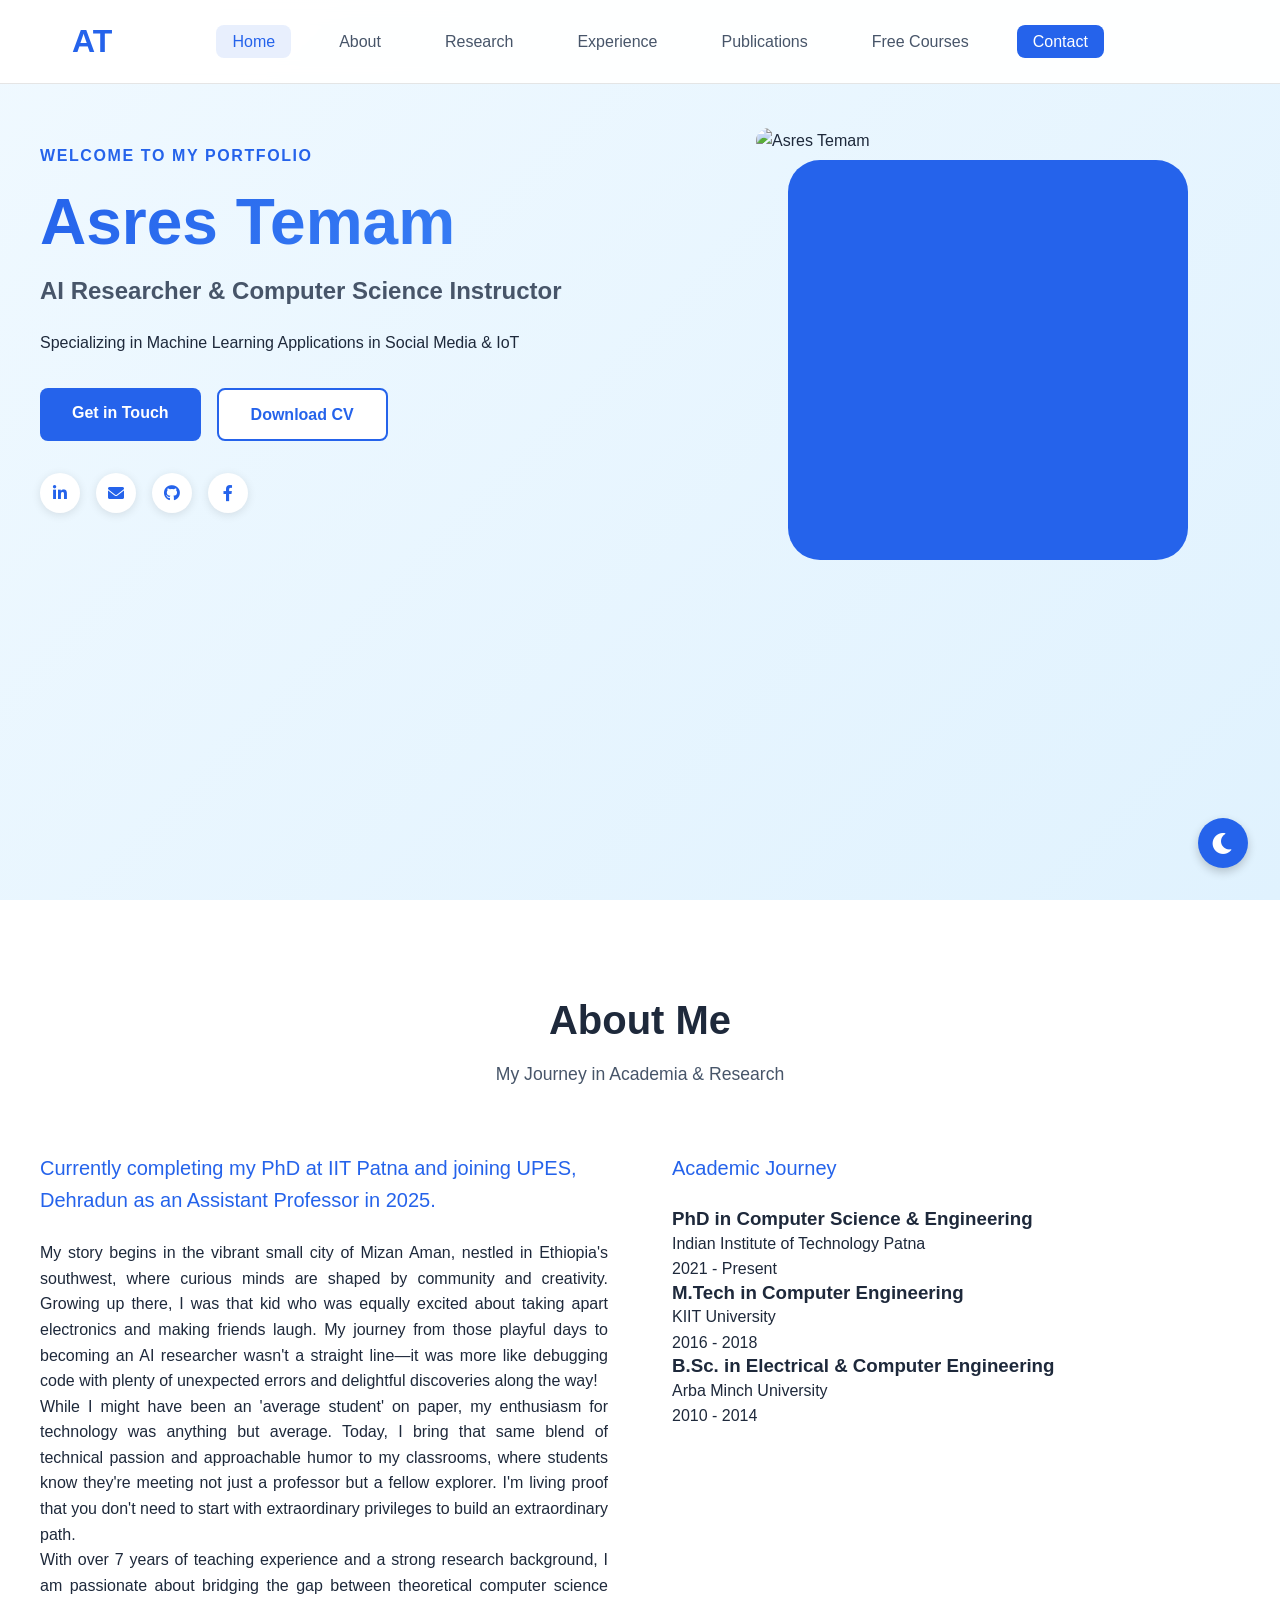
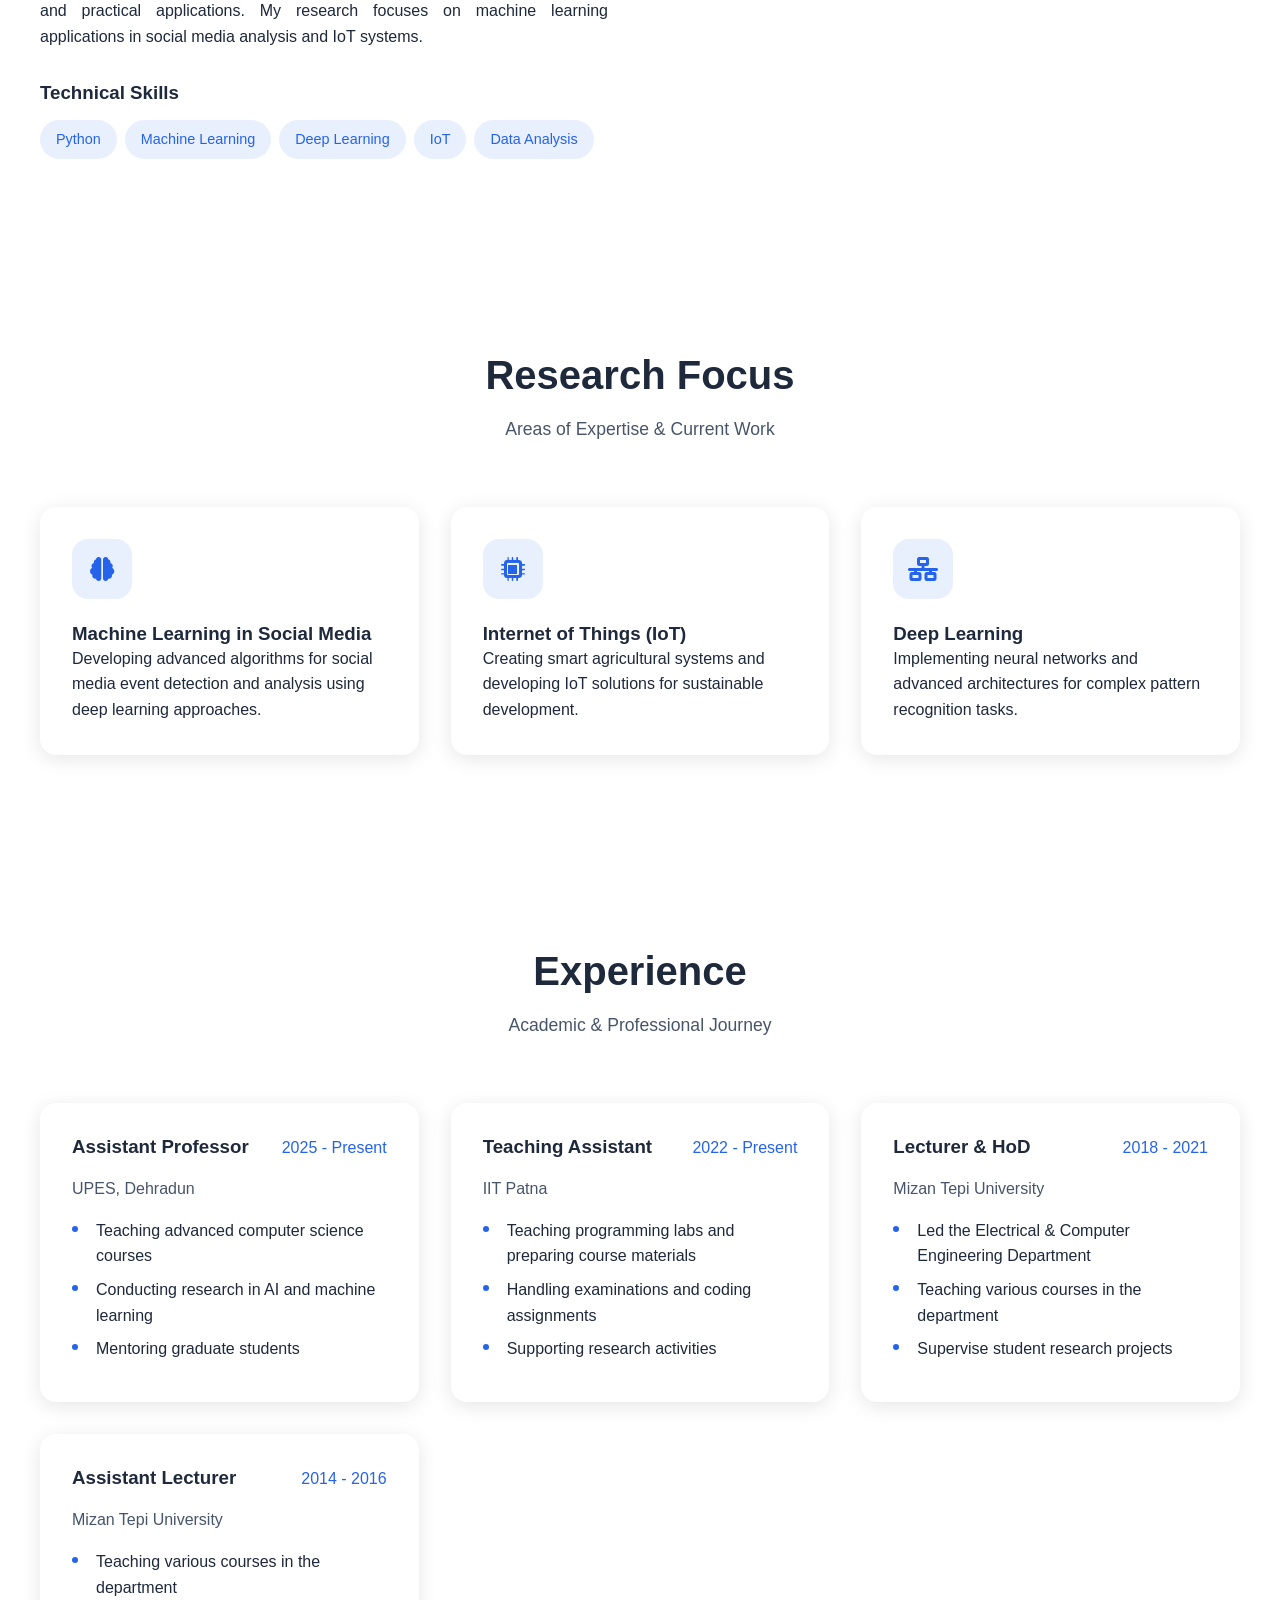
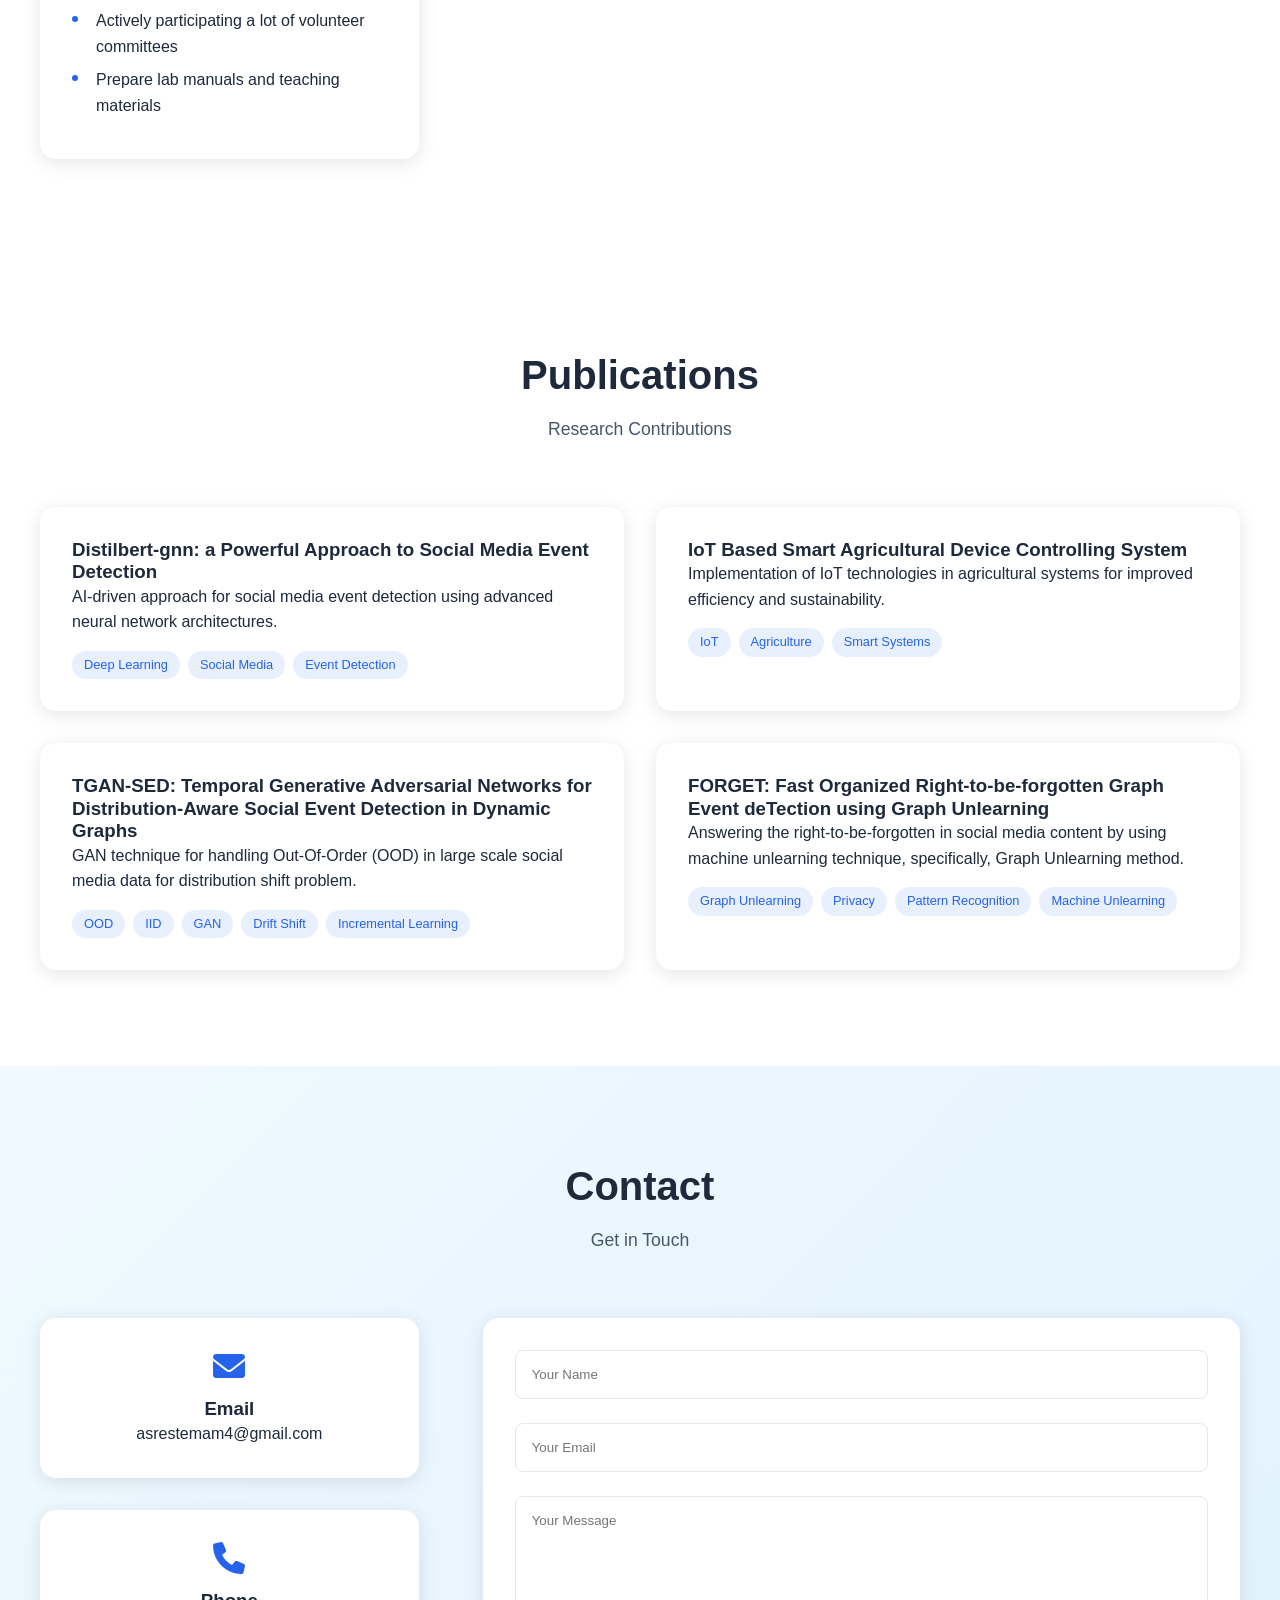
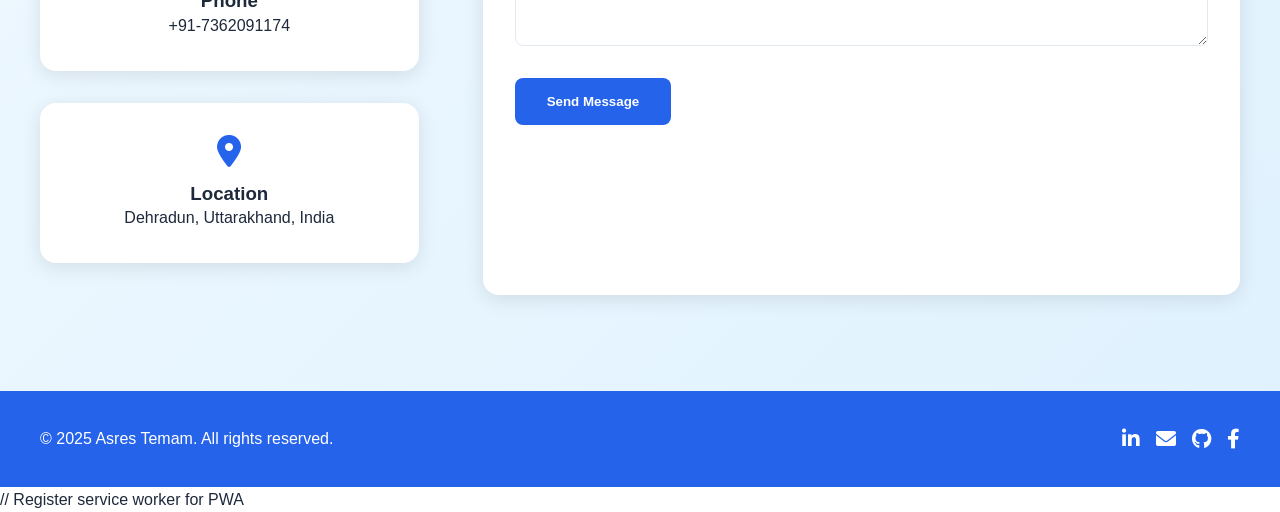
==== commit 6f4d6385: "Add Facebook link to portfolio social media section Added Facebook link (https://www.facebook.com/as" ====
--- a/index.html
+++ b/index.html
@@ -70,6 +70,9 @@
                     <a href="https://github.com/AsresTemam" target="_blank" class="social-btn">
                         <i class="fab fa-github"></i>
                     </a>
+                    <a href="https://www.facebook.com/asrestemam.abagisarecent" target="_blank" class="social-btn">
+                        <i class="fab fa-facebook-f"></i>
+                    </a>
                 </div>
             </div>
             <div class="hero-image" data-aos="fade-left">
@@ -329,6 +332,7 @@
                 <a href="https://www.linkedin.com/in/asres-temam-3a914462/" target="_blank"><i class="fab fa-linkedin-in"></i></a>
                 <a href="mailto:asrestemam4@gmail.com"><i class="fas fa-envelope"></i></a>
                 <a href="https://github.com/AsresTemam" target="_blank"><i class="fab fa-github"></i></a>
+                <a href="https://www.facebook.com/asrestemam.abagisarecent" target="_blank"><i class="fab fa-facebook-f"></i></a>
             </div>
         </div>
     </footer>
--- a/css/style.css
+++ b/css/style.css
@@ -0,0 +1,496 @@
+/* Modern Portfolio Styles */
+:root {
+    --primary: #2563eb;
+    --primary-dark: #1d4ed8;
+    --secondary: #3b82f6;
+    --accent: #60a5fa;
+    --background: #ffffff;
+    --surface: #f8fafc;
+    --text-primary: #1e293b;
+    --text-secondary: #475569;
+    --success: #22c55e;
+    --warning: #eab308;
+    --error: #ef4444;
+}
+
+* {
+    margin: 0;
+    padding: 0;
+    box-sizing: border-box;
+}
+
+body {
+    font-family: 'Poppins', sans-serif;
+    line-height: 1.6;
+    color: var(--text-primary);
+    background-color: var(--background);
+}
+
+/* Typography */
+h1, h2, h3, h4, h5, h6 {
+    font-family: 'Space Grotesk', sans-serif;
+    font-weight: 700;
+    line-height: 1.2;
+}
+
+/* Navigation */
+.navbar {
+    position: fixed;
+    width: 100%;
+    top: 0;
+    z-index: 1000;
+    background: rgba(255, 255, 255, 0.95);
+    backdrop-filter: blur(10px);
+    border-bottom: 1px solid rgba(0, 0, 0, 0.1);
+    padding: 1rem 0;
+}
+
+.nav-content {
+    max-width: 1200px;
+    margin: 0 auto;
+    padding: 0 2rem;
+    display: flex;
+    justify-content: space-between;
+    align-items: center;
+}
+
+.logo {
+    font-family: 'Space Grotesk', sans-serif;
+    font-size: 2rem;
+    font-weight: 700;
+    color: var(--primary);
+    text-decoration: none;
+}
+
+.nav-links {
+    display: flex;
+    gap: 2rem;
+    list-style: none;
+}
+
+.nav-links a {
+    color: var(--text-secondary);
+    text-decoration: none;
+    font-weight: 500;
+    transition: color 0.3s ease;
+    padding: 0.5rem 1rem;
+    border-radius: 0.5rem;
+}
+
+.nav-links a:hover, .nav-links a.active {
+    color: var(--primary);
+    background: rgba(37, 99, 235, 0.1);
+}
+
+.contact-btn {
+    background: var(--primary);
+    color: white !important;
+    padding: 0.5rem 1.5rem;
+    border-radius: 0.5rem;
+    transition: background 0.3s ease;
+}
+
+.contact-btn:hover {
+    background: var(--primary-dark);
+}
+
+/* Hero Section */
+.hero {
+    min-height: 100vh;
+    padding: 8rem 2rem 4rem;
+    background: linear-gradient(135deg, #f0f9ff 0%, #e0f2fe 100%);
+}
+
+.hero-grid {
+    max-width: 1200px;
+    margin: 0 auto;
+    display: grid;
+    grid-template-columns: 1fr 1fr;
+    gap: 4rem;
+    align-items: center;
+}
+
+.hero-content {
+    padding-right: 2rem;
+}
+
+.hero-subtitle {
+    color: var(--primary);
+    font-weight: 600;
+    margin-bottom: 1rem;
+    text-transform: uppercase;
+    letter-spacing: 0.1em;
+}
+
+.hero h1 {
+    font-size: 4rem;
+    margin-bottom: 1rem;
+    background: linear-gradient(135deg, var(--primary) 0%, var(--secondary) 100%);
+    -webkit-background-clip: text;
+    -webkit-text-fill-color: transparent;
+}
+
+.hero h2 {
+    font-size: 1.5rem;
+    color: var(--text-secondary);
+    margin-bottom: 1.5rem;
+}
+
+.hero-buttons {
+    display: flex;
+    gap: 1rem;
+    margin-top: 2rem;
+}
+
+.primary-btn, .secondary-btn {
+    padding: 0.75rem 2rem;
+    border-radius: 0.5rem;
+    font-weight: 600;
+    text-decoration: none;
+    transition: transform 0.3s ease;
+}
+
+.primary-btn {
+    background: var(--primary);
+    color: white;
+}
+
+.secondary-btn {
+    background: white;
+    color: var(--primary);
+    border: 2px solid var(--primary);
+}
+
+.primary-btn:hover, .secondary-btn:hover {
+    transform: translateY(-2px);
+}
+
+.social-links {
+    display: flex;
+    gap: 1rem;
+    margin-top: 2rem;
+}
+
+.social-btn {
+    width: 40px;
+    height: 40px;
+    border-radius: 50%;
+    background: white;
+    display: flex;
+    align-items: center;
+    justify-content: center;
+    color: var(--primary);
+    text-decoration: none;
+    transition: all 0.3s ease;
+    box-shadow: 0 2px 10px rgba(0, 0, 0, 0.1);
+}
+
+.social-btn:hover {
+    background: var(--primary);
+    color: white;
+    transform: translateY(-2px);
+}
+
+/* Profile Image */
+.profile-container {
+    position: relative;
+    width: 400px;
+    height: 400px;
+    margin: 0 auto;
+}
+
+.profile-img {
+    width: 100%;
+    height: 100%;
+    object-fit: cover;
+    border-radius: 2rem;
+    position: relative;
+    z-index: 2;
+}
+
+.profile-bg {
+    position: absolute;
+    top: 2rem;
+    left: 2rem;
+    width: 100%;
+    height: 100%;
+    background: var(--primary);
+    border-radius: 2rem;
+    z-index: 1;
+}
+
+/* Sections */
+section {
+    padding: 6rem 2rem;
+}
+
+.section-header {
+    text-align: center;
+    margin-bottom: 4rem;
+}
+
+.section-title {
+    font-size: 2.5rem;
+    margin-bottom: 1rem;
+    color: var(--text-primary);
+}
+
+.section-subtitle {
+    color: var(--text-secondary);
+    font-size: 1.1rem;
+}
+
+/* About Section */
+.about-grid {
+    max-width: 1200px;
+    margin: 0 auto;
+    display: grid;
+    grid-template-columns: 1fr 1fr;
+    gap: 4rem;
+}
+
+.highlight-text {
+    font-size: 1.25rem;
+    color: var(--primary);
+    margin-bottom: 1.5rem;
+    font-weight: 500;
+}
+
+.skills-container {
+    margin-top: 2rem;
+}
+
+.skills-grid {
+    display: flex;
+    flex-wrap: wrap;
+    gap: 0.5rem;
+    margin-top: 1rem;
+}
+
+.skill-tag {
+    background: rgba(37, 99, 235, 0.1);
+    color: var(--primary);
+    padding: 0.5rem 1rem;
+    border-radius: 2rem;
+    font-size: 0.9rem;
+}
+
+/* Research Cards */
+.research-grid {
+    max-width: 1200px;
+    margin: 0 auto;
+    display: grid;
+    grid-template-columns: repeat(3, 1fr);
+    gap: 2rem;
+}
+
+.research-card {
+    background: white;
+    padding: 2rem;
+    border-radius: 1rem;
+    box-shadow: 0 4px 20px rgba(0, 0, 0, 0.1);
+    transition: transform 0.3s ease;
+}
+
+.research-card:hover {
+    transform: translateY(-5px);
+}
+
+.card-icon {
+    width: 60px;
+    height: 60px;
+    background: rgba(37, 99, 235, 0.1);
+    border-radius: 1rem;
+    display: flex;
+    align-items: center;
+    justify-content: center;
+    margin-bottom: 1.5rem;
+}
+
+.card-icon i {
+    font-size: 1.5rem;
+    color: var(--primary);
+}
+
+/* Experience Cards */
+.experience-grid {
+    max-width: 1200px;
+    margin: 0 auto;
+    display: grid;
+    grid-template-columns: repeat(3, 1fr);
+    gap: 2rem;
+}
+
+.experience-card {
+    background: white;
+    padding: 2rem;
+    border-radius: 1rem;
+    box-shadow: 0 4px 20px rgba(0, 0, 0, 0.1);
+}
+
+.experience-header {
+    display: flex;
+    justify-content: space-between;
+    align-items: center;
+    margin-bottom: 1rem;
+}
+
+.date {
+    color: var(--primary);
+    font-weight: 500;
+}
+
+.institution {
+    color: var(--text-secondary);
+    margin-bottom: 1rem;
+}
+
+.experience-details {
+    list-style: none;
+}
+
+.experience-details li {
+    margin-bottom: 0.5rem;
+    position: relative;
+    padding-left: 1.5rem;
+}
+
+.experience-details li::before {
+    content: "";
+    position: absolute;
+    left: 0;
+    top: 0.5rem;
+    width: 6px;
+    height: 6px;
+    border-radius: 50%;
+    background: var(--primary);
+}
+
+/* Publications */
+.publications-grid {
+    max-width: 1200px;
+    margin: 0 auto;
+    display: grid;
+    grid-template-columns: repeat(2, 1fr);
+    gap: 2rem;
+}
+
+.publication-card {
+    background: white;
+    padding: 2rem;
+    border-radius: 1rem;
+    box-shadow: 0 4px 20px rgba(0, 0, 0, 0.1);
+}
+
+.publication-tags {
+    display: flex;
+    gap: 0.5rem;
+    margin-top: 1rem;
+}
+
+.tag {
+    background: rgba(37, 99, 235, 0.1);
+    color: var(--primary);
+    padding: 0.25rem 0.75rem;
+    border-radius: 1rem;
+    font-size: 0.8rem;
+}
+
+/* Contact Section */
+.contact {
+    background: linear-gradient(135deg, #f0f9ff 0%, #e0f2fe 100%);
+}
+
+.contact-grid {
+    max-width: 1200px;
+    margin: 0 auto;
+    display: grid;
+    grid-template-columns: 1fr 2fr;
+    gap: 4rem;
+}
+
+.contact-card {
+    background: white;
+    padding: 2rem;
+    border-radius: 1rem;
+    box-shadow: 0 4px 20px rgba(0, 0, 0, 0.1);
+    text-align: center;
+    margin-bottom: 2rem;
+}
+
+.contact-card i {
+    font-size: 2rem;
+    color: var(--primary);
+    margin-bottom: 1rem;
+}
+
+.contact-form {
+    background: white;
+    padding: 2rem;
+    border-radius: 1rem;
+    box-shadow: 0 4px 20px rgba(0, 0, 0, 0.1);
+}
+
+.form-group {
+    margin-bottom: 1.5rem;
+}
+
+.form-group input,
+.form-group textarea {
+    width: 100%;
+    padding: 1rem;
+    border: 1px solid #e2e8f0;
+    border-radius: 0.5rem;
+    font-family: inherit;
+}
+
+.form-group textarea {
+    height: 150px;
+    resize: vertical;
+}
+
+.submit-btn {
+    background: var(--primary);
+    color: white;
+    padding: 1rem 2rem;
+    border: none;
+    border-radius: 0.5rem;
+    font-weight: 600;
+    cursor: pointer;
+    transition: background 0.3s ease;
+}
+
+.submit-btn:hover {
+    background: var(--primary-dark);
+}
+
+/* Footer */
+footer {
+    background: var(--primary);
+    color: white;
+    padding: 2rem;
+    text-align: center;
+}
+
+.footer-content {
+    max-width: 1200px;
+    margin: 0 auto;
+    display: flex;
+    justify-content: space-between;
+    align-items: center;
+}
+
+.footer-social {
+    display: flex;
+    gap: 1rem;
+}
+
+.footer-social a {
+    color: white;
+    font-size: 1.25rem;
+    transition: opacity 0.3s ease;
+}
+
+.footer-social a:hover {
+    opacity: 0.8;
+}
--- a/css/responsive.css
+++ b/css/responsive.css
@@ -0,0 +1,45 @@
+/* Responsive Styles */
+@media screen and (max-width: 1200px) {
+    .hero-grid,
+    .about-grid,
+    .research-grid,
+    .experience-grid,
+    .publications-grid,
+    .contact-grid {
+        padding: 0 2rem;
+    }
+}
+
+@media screen and (max-width: 1024px) {
+    .hero h1 {
+        font-size: 3rem;
+    }
+
+    .research-grid,
+    .experience-grid {
+        grid-template-columns: repeat(2, 1fr);
+    }
+
+    .profile-container {
+        width: 350px;
+        height: 350px;
+    }
+}
+
+@media screen and (max-width: 768px) {
+    .burger {
+        display: block;
+        cursor: pointer;
+    }
+
+    .nav-links {
+        position: fixed;
+        top: 70px;
+        right: -100%;
+        flex-direction: column;
+        background: white;
+        width: 100%;
+        text-align: center;
+        padding: 2rem;
+        transition: 0.3s;
+        box-shadow: 0 10px 20px rgba
--- a/css/dark-mode.css
+++ b/css/dark-mode.css
@@ -0,0 +1,139 @@
+/* Dark Mode Styles */
+:root {
+    /* Light Mode Variables (default) */
+    --primary: #2563eb;
+    --primary-dark: #1d4ed8;
+    --secondary: #3b82f6;
+    --accent: #60a5fa;
+    --background: #ffffff;
+    --surface: #f8fafc;
+    --text-primary: #1e293b;
+    --text-secondary: #475569;
+    --success: #22c55e;
+    --warning: #eab308;
+    --error: #ef4444;
+    --card-bg: white;
+    --hero-bg: linear-gradient(135deg, #f0f9ff 0%, #e0f2fe 100%);
+    --card-shadow: 0 4px 20px rgba(0, 0, 0, 0.1);
+    --navbar-bg: rgba(255, 255, 255, 0.95);
+    --navbar-border: rgba(0, 0, 0, 0.1);
+    --input-bg: white;
+    --category-header-bg: linear-gradient(to right, rgba(255, 255, 255, 0.8), rgba(240, 249, 255, 0.8));
+    --category-header-hover: linear-gradient(to right, rgba(240, 249, 255, 0.8), rgba(224, 242, 254, 0.8));
+    --course-item-bg: rgba(240, 249, 255, 0.5);
+}
+
+/* Dark Mode Variables */
+[data-theme="dark"] {
+    --primary: #3b82f6;
+    --primary-dark: #2563eb;
+    --secondary: #60a5fa;
+    --accent: #93c5fd;
+    --background: #0f172a;
+    --surface: #1e293b;
+    --text-primary: #f1f5f9;
+    --text-secondary: #cbd5e1;
+    --card-bg: #1e293b;
+    --hero-bg: linear-gradient(135deg, #0f172a 0%, #1e293b 100%);
+    --card-shadow: 0 4px 20px rgba(0, 0, 0, 0.3);
+    --navbar-bg: rgba(15, 23, 42, 0.95);
+    --navbar-border: rgba(203, 213, 225, 0.1);
+    --input-bg: #1e293b;
+    --category-header-bg: linear-gradient(to right, rgba(30, 41, 59, 0.8), rgba(15, 23, 42, 0.8));
+    --category-header-hover: linear-gradient(to right, rgba(30, 41, 59, 0.9), rgba(15, 23, 42, 0.9));
+    --course-item-bg: rgba(30, 41, 59, 0.5);
+}
+
+/* Dark Mode Overrides */
+[data-theme="dark"] body {
+    background-color: var(--background);
+    color: var(--text-primary);
+}
+
+[data-theme="dark"] .navbar {
+    background: var(--navbar-bg);
+    backdrop-filter: blur(10px);
+    border-bottom: 1px solid var(--navbar-border);
+}
+
+[data-theme="dark"] .hero,
+[data-theme="dark"] .newsletter-section,
+[data-theme="dark"] .courses-hero {
+    background: var(--hero-bg);
+}
+
+[data-theme="dark"] .category-card,
+[data-theme="dark"] .contact-card,
+[data-theme="dark"] .contact-form,
+[data-theme="dark"] .publication-card,
+[data-theme="dark"] .experience-card,
+[data-theme="dark"] .research-card {
+    background: var(--card-bg);
+    box-shadow: var(--card-shadow);
+}
+
+[data-theme="dark"] .category-header {
+    background: var(--category-header-bg);
+}
+
+[data-theme="dark"] .category-header:hover {
+    background: var(--category-header-hover);
+}
+
+[data-theme="dark"] .course-item {
+    background: var(--course-item-bg);
+}
+
+[data-theme="dark"] .form-group input,
+[data-theme="dark"] .form-group textarea,
+[data-theme="dark"] .newsletter-form input {
+    background: var(--input-bg);
+    border-color: var(--navbar-border);
+    color: var(--text-primary);
+}
+
+/* Dark Mode Toggle Button */
+.theme-toggle {
+    position: fixed;
+    bottom: 2rem;
+    right: 2rem;
+    width: 50px;
+    height: 50px;
+    border-radius: 50%;
+    background: var(--primary);
+    color: white;
+    display: flex;
+    align-items: center;
+    justify-content: center;
+    cursor: pointer;
+    box-shadow: 0 4px 10px rgba(0, 0, 0, 0.2);
+    z-index: 1000;
+    transition: all 0.3s ease;
+}
+
+.theme-toggle:hover {
+    transform: scale(1.1);
+    background: var(--primary-dark);
+}
+
+.theme-toggle i {
+    font-size: 1.5rem;
+}
+
+/* Smooth transitions for theme changes */
+body, 
+.navbar, 
+.hero, 
+.category-card, 
+.contact-card, 
+.contact-form, 
+.publication-card, 
+.experience-card, 
+.research-card,
+.category-header,
+.course-item,
+.form-group input,
+.form-group textarea,
+.newsletter-form input {
+    transition: all 0.3s ease;
+}
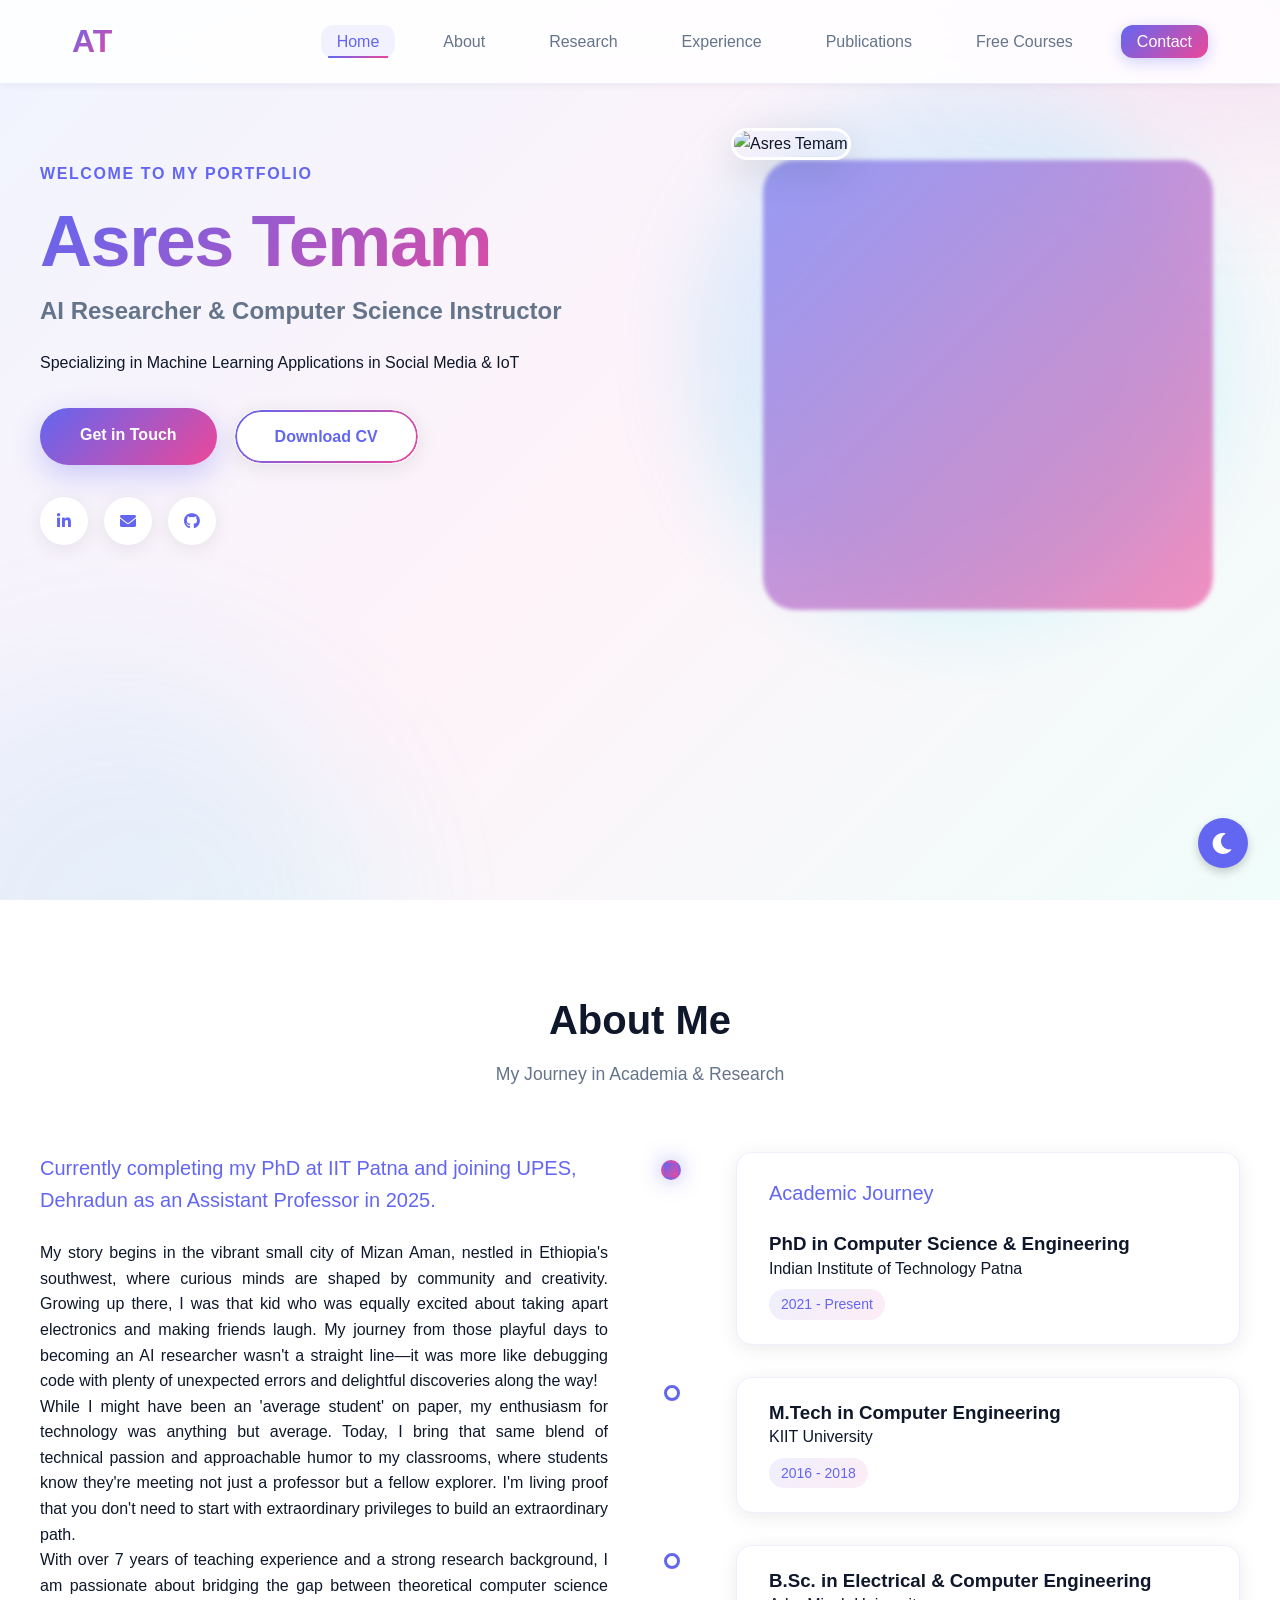
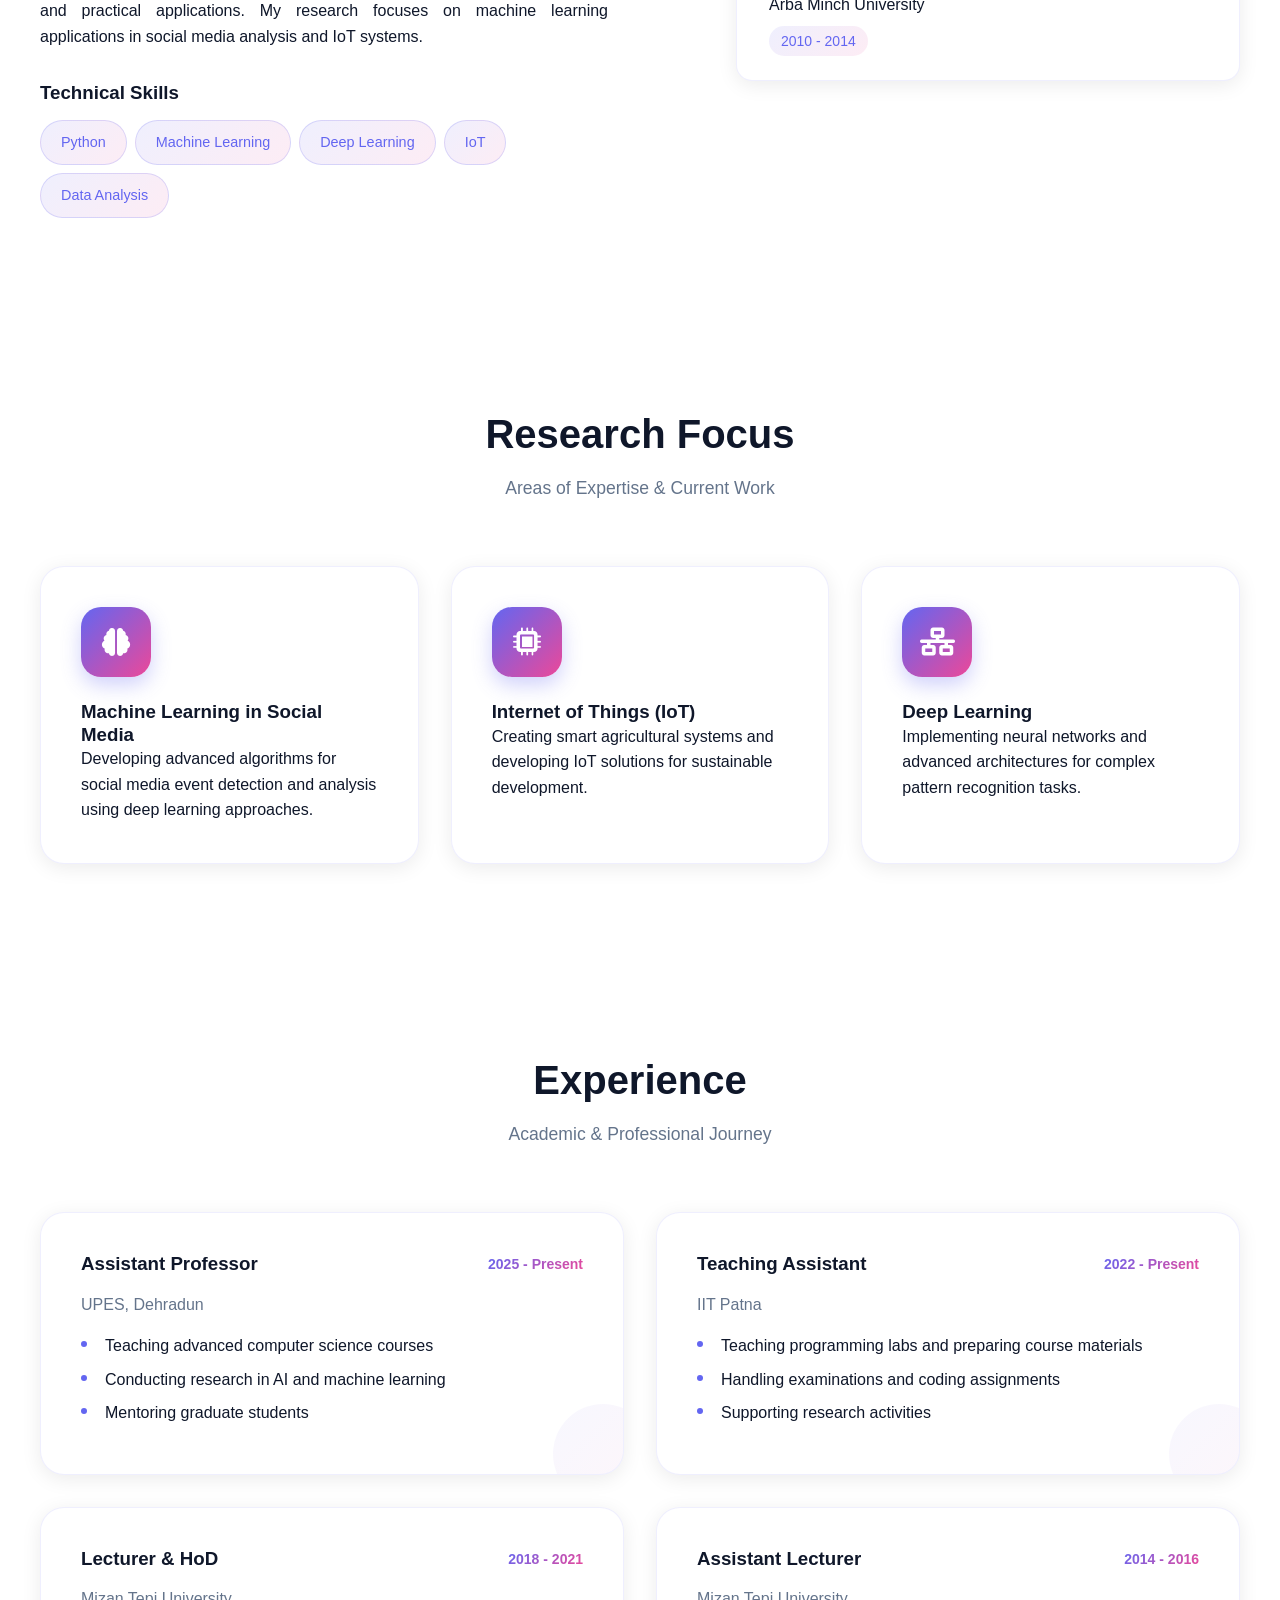
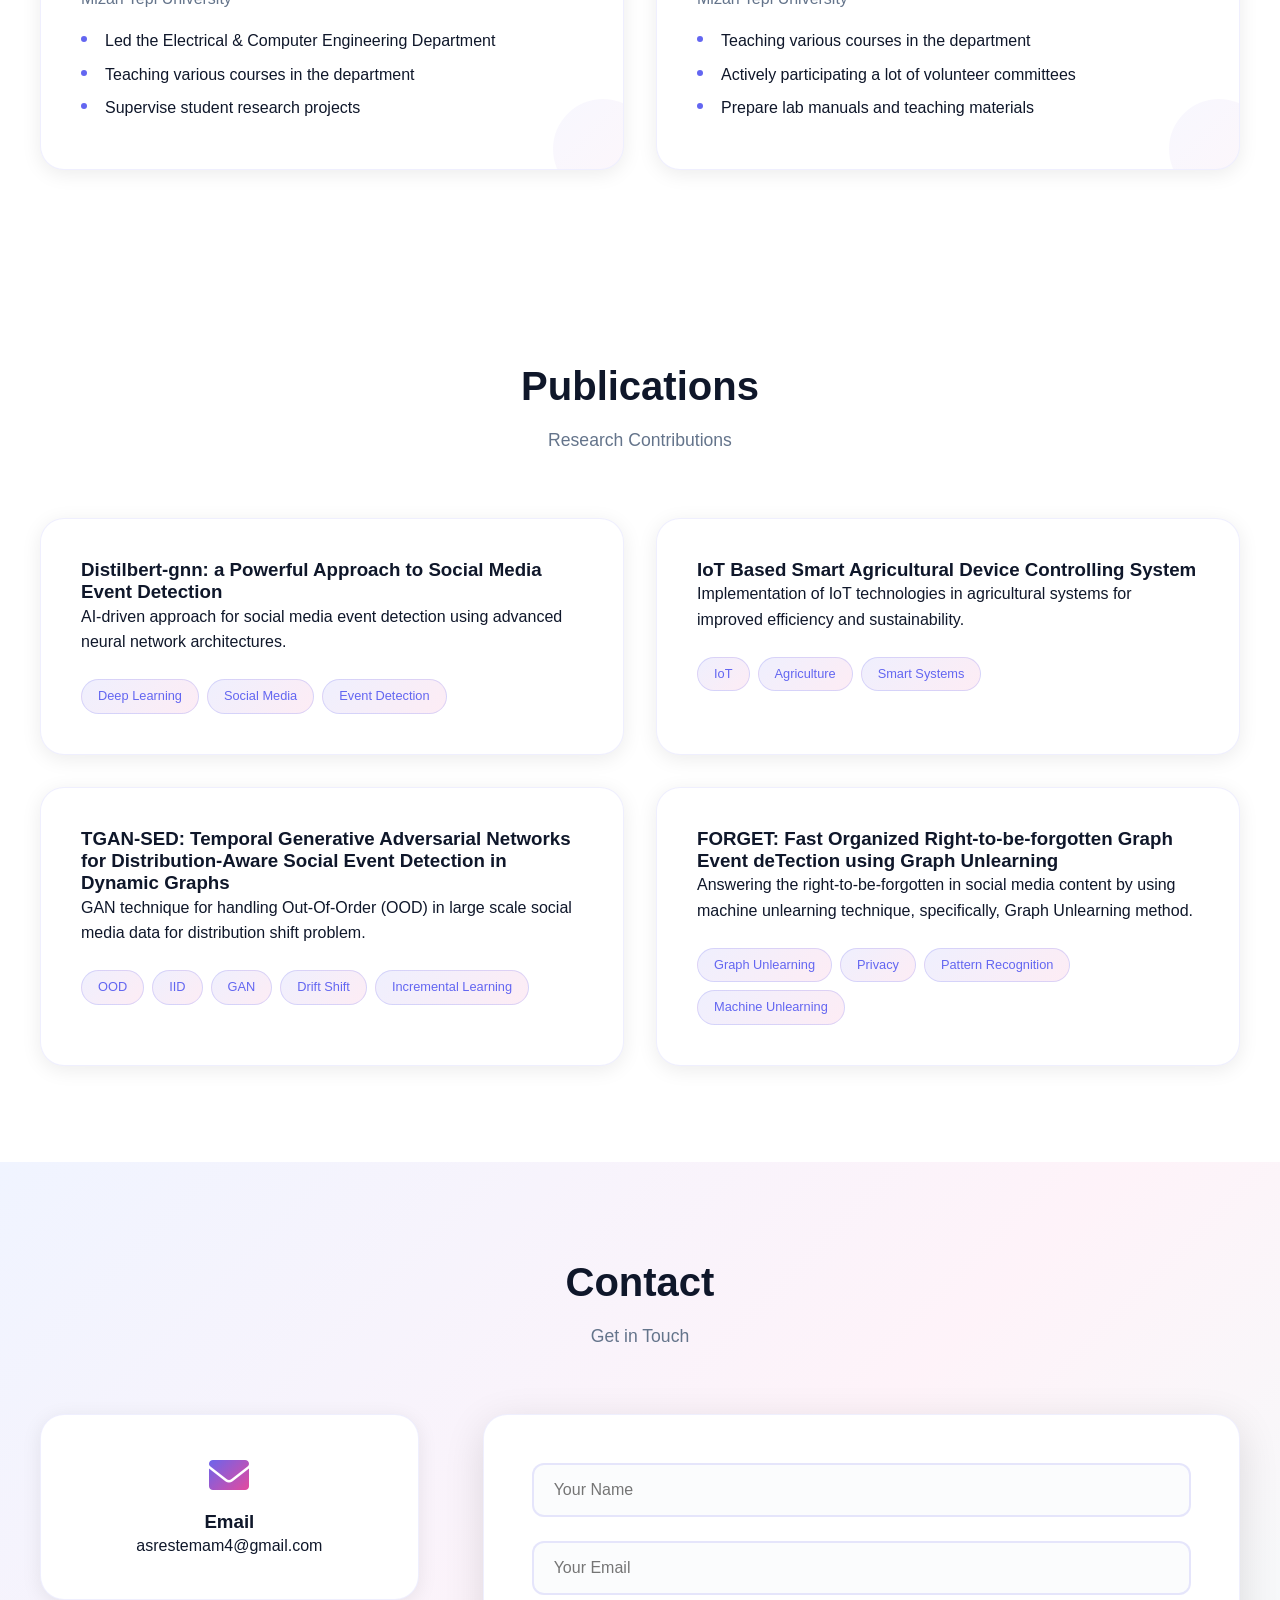
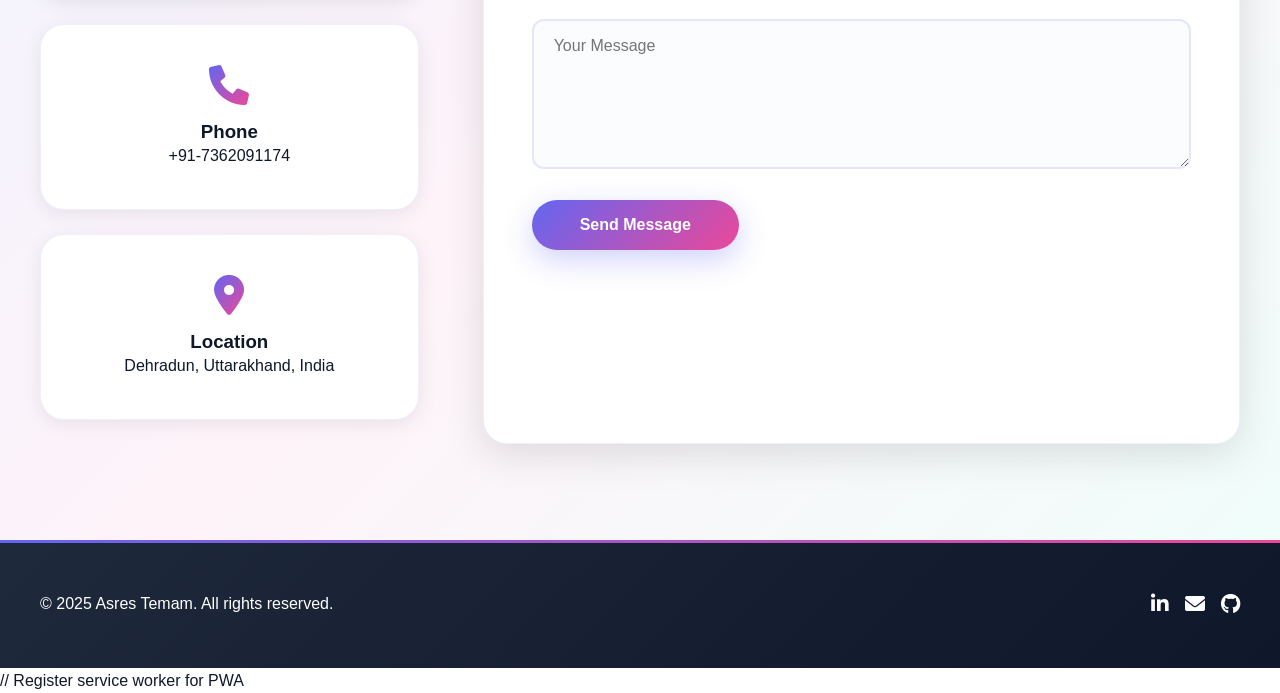
==== commit 38735916: "Transform website with beautiful modern design Major improvements: - Enhanced color scheme with vibr" ====
--- a/index.html
+++ b/index.html
@@ -70,9 +70,6 @@
                     <a href="https://github.com/AsresTemam" target="_blank" class="social-btn">
                         <i class="fab fa-github"></i>
                     </a>
-                    <a href="https://www.facebook.com/asrestemam.abagisarecent" target="_blank" class="social-btn">
-                        <i class="fab fa-facebook-f"></i>
-                    </a>
                 </div>
             </div>
             <div class="hero-image" data-aos="fade-left">
@@ -332,10 +329,19 @@
                 <a href="https://www.linkedin.com/in/asres-temam-3a914462/" target="_blank"><i class="fab fa-linkedin-in"></i></a>
                 <a href="mailto:asrestemam4@gmail.com"><i class="fas fa-envelope"></i></a>
                 <a href="https://github.com/AsresTemam" target="_blank"><i class="fab fa-github"></i></a>
-                <a href="https://www.facebook.com/asrestemam.abagisarecent" target="_blank"><i class="fab fa-facebook-f"></i></a>
             </div>
         </div>
     </footer>
+
+    <!-- Dark Mode Toggle -->
+    <div class="theme-toggle" id="themeToggle" title="Toggle dark mode">
+        <i class="fas fa-moon"></i>
+    </div>
+
+    <!-- Scroll to Top Button -->
+    <div class="scroll-to-top" id="scrollToTop">
+        <i class="fas fa-arrow-up"></i>
+    </div>
     // Register service worker for PWA
     <!-- <script type="text/javascript">
         if ('serviceWorker' in navigator) {
--- a/css/style.css
+++ b/css/style.css
@@ -1,22 +1,37 @@
 /* Modern Portfolio Styles */
 :root {
-    --primary: #2563eb;
-    --primary-dark: #1d4ed8;
-    --secondary: #3b82f6;
-    --accent: #60a5fa;
+    --primary: #6366f1;
+    --primary-dark: #4f46e5;
+    --primary-light: #818cf8;
+    --secondary: #ec4899;
+    --secondary-dark: #db2777;
+    --accent: #14b8a6;
+    --accent-light: #5eead4;
     --background: #ffffff;
     --surface: #f8fafc;
-    --text-primary: #1e293b;
-    --text-secondary: #475569;
-    --success: #22c55e;
-    --warning: #eab308;
+    --text-primary: #0f172a;
+    --text-secondary: #64748b;
+    --success: #10b981;
+    --warning: #f59e0b;
     --error: #ef4444;
+    --gradient-1: linear-gradient(135deg, #667eea 0%, #764ba2 100%);
+    --gradient-2: linear-gradient(135deg, #f093fb 0%, #f5576c 100%);
+    --gradient-3: linear-gradient(135deg, #4facfe 0%, #00f2fe 100%);
+    --gradient-primary: linear-gradient(135deg, #6366f1 0%, #ec4899 100%);
+    --shadow-sm: 0 2px 8px rgba(0, 0, 0, 0.05);
+    --shadow-md: 0 4px 20px rgba(0, 0, 0, 0.08);
+    --shadow-lg: 0 10px 40px rgba(0, 0, 0, 0.12);
+    --shadow-glow: 0 0 30px rgba(99, 102, 241, 0.3);
 }
 
 * {
     margin: 0;
     padding: 0;
     box-sizing: border-box;
+}
+
+html {
+    scroll-behavior: smooth;
 }
 
 body {
@@ -24,6 +39,21 @@
     line-height: 1.6;
     color: var(--text-primary);
     background-color: var(--background);
+    overflow-x: hidden;
+}
+
+/* Smooth Page Transitions */
+body::before {
+    content: '';
+    position: fixed;
+    top: 0;
+    left: 0;
+    width: 100%;
+    height: 100%;
+    background: var(--gradient-primary);
+    opacity: 0.03;
+    z-index: -1;
+    pointer-events: none;
 }
 
 /* Typography */
@@ -39,10 +69,18 @@
     width: 100%;
     top: 0;
     z-index: 1000;
-    background: rgba(255, 255, 255, 0.95);
-    backdrop-filter: blur(10px);
-    border-bottom: 1px solid rgba(0, 0, 0, 0.1);
+    background: rgba(255, 255, 255, 0.85);
+    backdrop-filter: blur(20px) saturate(180%);
+    -webkit-backdrop-filter: blur(20px) saturate(180%);
+    border-bottom: 1px solid rgba(99, 102, 241, 0.1);
     padding: 1rem 0;
+    box-shadow: var(--shadow-sm);
+    transition: all 0.3s cubic-bezier(0.4, 0, 0.2, 1);
+}
+
+.navbar.scrolled {
+    padding: 0.75rem 0;
+    box-shadow: var(--shadow-md);
 }
 
 .nav-content {
@@ -58,8 +96,18 @@
     font-family: 'Space Grotesk', sans-serif;
     font-size: 2rem;
     font-weight: 700;
-    color: var(--primary);
+    background: var(--gradient-primary);
+    -webkit-background-clip: text;
+    -webkit-text-fill-color: transparent;
+    background-clip: text;
     text-decoration: none;
+    position: relative;
+    transition: all 0.3s ease;
+}
+
+.logo:hover {
+    transform: scale(1.05);
+    filter: brightness(1.2);
 }
 
 .nav-links {
@@ -72,33 +120,96 @@
     color: var(--text-secondary);
     text-decoration: none;
     font-weight: 500;
-    transition: color 0.3s ease;
+    transition: all 0.3s cubic-bezier(0.4, 0, 0.2, 1);
     padding: 0.5rem 1rem;
-    border-radius: 0.5rem;
+    border-radius: 0.75rem;
+    position: relative;
+    overflow: hidden;
+}
+
+.nav-links a::before {
+    content: '';
+    position: absolute;
+    bottom: 0;
+    left: 50%;
+    width: 0;
+    height: 2px;
+    background: var(--gradient-primary);
+    transform: translateX(-50%);
+    transition: width 0.3s ease;
+}
+
+.nav-links a:hover::before, .nav-links a.active::before {
+    width: 80%;
 }
 
 .nav-links a:hover, .nav-links a.active {
     color: var(--primary);
-    background: rgba(37, 99, 235, 0.1);
+    background: rgba(99, 102, 241, 0.08);
 }
 
 .contact-btn {
-    background: var(--primary);
+    background: var(--gradient-primary) !important;
     color: white !important;
     padding: 0.5rem 1.5rem;
-    border-radius: 0.5rem;
-    transition: background 0.3s ease;
+    border-radius: 2rem;
+    transition: all 0.3s ease;
+    box-shadow: 0 4px 15px rgba(99, 102, 241, 0.3);
+}
+
+.contact-btn::before {
+    display: none !important;
 }
 
 .contact-btn:hover {
-    background: var(--primary-dark);
+    transform: translateY(-2px);
+    box-shadow: 0 6px 25px rgba(99, 102, 241, 0.4);
 }
 
 /* Hero Section */
 .hero {
     min-height: 100vh;
     padding: 8rem 2rem 4rem;
-    background: linear-gradient(135deg, #f0f9ff 0%, #e0f2fe 100%);
+    background: linear-gradient(135deg, #f0f4ff 0%, #fef3f9 50%, #f0fdfa 100%);
+    position: relative;
+    overflow: hidden;
+}
+
+.hero::before {
+    content: '';
+    position: absolute;
+    top: -50%;
+    right: -20%;
+    width: 600px;
+    height: 600px;
+    background: var(--gradient-primary);
+    opacity: 0.1;
+    border-radius: 50%;
+    filter: blur(80px);
+    animation: float 20s ease-in-out infinite;
+}
+
+.hero::after {
+    content: '';
+    position: absolute;
+    bottom: -30%;
+    left: -10%;
+    width: 500px;
+    height: 500px;
+    background: var(--gradient-3);
+    opacity: 0.1;
+    border-radius: 50%;
+    filter: blur(80px);
+    animation: float 15s ease-in-out infinite reverse;
+}
+
+@keyframes float {
+    0%, 100% {
+        transform: translate(0, 0) scale(1);
+    }
+    50% {
+        transform: translate(-50px, -50px) scale(1.1);
+    }
 }
 
 .hero-grid {
@@ -123,11 +234,28 @@
 }
 
 .hero h1 {
-    font-size: 4rem;
+    font-size: 4.5rem;
     margin-bottom: 1rem;
-    background: linear-gradient(135deg, var(--primary) 0%, var(--secondary) 100%);
+    background: var(--gradient-primary);
     -webkit-background-clip: text;
     -webkit-text-fill-color: transparent;
+    background-clip: text;
+    font-weight: 800;
+    letter-spacing: -0.02em;
+    line-height: 1.1;
+    animation: fadeInUp 1s ease;
+    position: relative;
+}
+
+@keyframes fadeInUp {
+    from {
+        opacity: 0;
+        transform: translateY(30px);
+    }
+    to {
+        opacity: 1;
+        transform: translateY(0);
+    }
 }
 
 .hero h2 {
@@ -143,26 +271,70 @@
 }
 
 .primary-btn, .secondary-btn {
-    padding: 0.75rem 2rem;
-    border-radius: 0.5rem;
+    padding: 0.875rem 2.5rem;
+    border-radius: 3rem;
     font-weight: 600;
     text-decoration: none;
-    transition: transform 0.3s ease;
+    transition: all 0.3s cubic-bezier(0.4, 0, 0.2, 1);
+    display: inline-block;
+    position: relative;
+    overflow: hidden;
 }
 
 .primary-btn {
-    background: var(--primary);
+    background: var(--gradient-primary);
     color: white;
+    box-shadow: 0 10px 30px rgba(99, 102, 241, 0.3);
+}
+
+.primary-btn::before {
+    content: '';
+    position: absolute;
+    top: 0;
+    left: 0;
+    width: 100%;
+    height: 100%;
+    background: linear-gradient(135deg, #818cf8 0%, #f472b6 100%);
+    opacity: 0;
+    transition: opacity 0.3s ease;
+}
+
+.primary-btn:hover::before {
+    opacity: 1;
+}
+
+.primary-btn span {
+    position: relative;
+    z-index: 1;
 }
 
 .secondary-btn {
     background: white;
     color: var(--primary);
-    border: 2px solid var(--primary);
+    border: 2px solid transparent;
+    background-clip: padding-box;
+    box-shadow: var(--shadow-md);
+    position: relative;
+}
+
+.secondary-btn::before {
+    content: '';
+    position: absolute;
+    top: 0;
+    left: 0;
+    right: 0;
+    bottom: 0;
+    border-radius: 3rem;
+    padding: 2px;
+    background: var(--gradient-primary);
+    -webkit-mask: linear-gradient(#fff 0 0) content-box, linear-gradient(#fff 0 0);
+    -webkit-mask-composite: xor;
+    mask-composite: exclude;
 }
 
 .primary-btn:hover, .secondary-btn:hover {
-    transform: translateY(-2px);
+    transform: translateY(-3px);
+    box-shadow: 0 15px 40px rgba(99, 102, 241, 0.4);
 }
 
 .social-links {
@@ -172,8 +344,8 @@
 }
 
 .social-btn {
-    width: 40px;
-    height: 40px;
+    width: 48px;
+    height: 48px;
     border-radius: 50%;
     background: white;
     display: flex;
@@ -181,22 +353,48 @@
     justify-content: center;
     color: var(--primary);
     text-decoration: none;
-    transition: all 0.3s ease;
-    box-shadow: 0 2px 10px rgba(0, 0, 0, 0.1);
+    transition: all 0.3s cubic-bezier(0.4, 0, 0.2, 1);
+    box-shadow: var(--shadow-md);
+    position: relative;
+    overflow: hidden;
+}
+
+.social-btn::before {
+    content: '';
+    position: absolute;
+    top: 0;
+    left: 0;
+    width: 100%;
+    height: 100%;
+    background: var(--gradient-primary);
+    transform: scale(0);
+    transition: transform 0.3s ease;
+    border-radius: 50%;
+}
+
+.social-btn i {
+    position: relative;
+    z-index: 1;
+    transition: all 0.3s ease;
+}
+
+.social-btn:hover::before {
+    transform: scale(1);
 }
 
 .social-btn:hover {
-    background: var(--primary);
     color: white;
-    transform: translateY(-2px);
+    transform: translateY(-5px) scale(1.1);
+    box-shadow: 0 10px 25px rgba(99, 102, 241, 0.3);
 }
 
 /* Profile Image */
 .profile-container {
     position: relative;
-    width: 400px;
-    height: 400px;
+    width: 450px;
+    height: 450px;
     margin: 0 auto;
+    animation: float 6s ease-in-out infinite;
 }
 
 .profile-img {
@@ -206,17 +404,54 @@
     border-radius: 2rem;
     position: relative;
     z-index: 2;
+    box-shadow: var(--shadow-lg);
+    transition: all 0.3s ease;
+    border: 3px solid white;
+}
+
+.profile-container:hover .profile-img {
+    transform: scale(1.02);
+    box-shadow: 0 20px 60px rgba(0, 0, 0, 0.2);
 }
 
 .profile-bg {
     position: absolute;
     top: 2rem;
-    left: 2rem;
+    right: -2rem;
     width: 100%;
     height: 100%;
-    background: var(--primary);
+    background: var(--gradient-primary);
     border-radius: 2rem;
     z-index: 1;
+    opacity: 0.6;
+    filter: blur(2px);
+}
+
+.profile-container::before {
+    content: '';
+    position: absolute;
+    top: 50%;
+    left: 50%;
+    width: 120%;
+    height: 120%;
+    background: var(--gradient-3);
+    border-radius: 50%;
+    transform: translate(-50%, -50%);
+    z-index: 0;
+    opacity: 0.15;
+    filter: blur(40px);
+    animation: pulse 4s ease-in-out infinite;
+}
+
+@keyframes pulse {
+    0%, 100% {
+        transform: translate(-50%, -50%) scale(1);
+        opacity: 0.15;
+    }
+    50% {
+        transform: translate(-50%, -50%) scale(1.1);
+        opacity: 0.25;
+    }
 }
 
 /* Sections */
@@ -268,11 +503,22 @@
 }
 
 .skill-tag {
-    background: rgba(37, 99, 235, 0.1);
+    background: linear-gradient(135deg, rgba(99, 102, 241, 0.1) 0%, rgba(236, 72, 153, 0.1) 100%);
     color: var(--primary);
-    padding: 0.5rem 1rem;
+    padding: 0.625rem 1.25rem;
     border-radius: 2rem;
     font-size: 0.9rem;
+    font-weight: 500;
+    border: 1px solid rgba(99, 102, 241, 0.2);
+    transition: all 0.3s ease;
+    display: inline-block;
+}
+
+.skill-tag:hover {
+    background: var(--gradient-primary);
+    color: white;
+    transform: translateY(-2px);
+    box-shadow: 0 4px 12px rgba(99, 102, 241, 0.3);
 }
 
 /* Research Cards */
@@ -286,30 +532,57 @@
 
 .research-card {
     background: white;
-    padding: 2rem;
-    border-radius: 1rem;
-    box-shadow: 0 4px 20px rgba(0, 0, 0, 0.1);
-    transition: transform 0.3s ease;
+    padding: 2.5rem;
+    border-radius: 1.5rem;
+    box-shadow: var(--shadow-md);
+    transition: all 0.4s cubic-bezier(0.4, 0, 0.2, 1);
+    position: relative;
+    overflow: hidden;
+    border: 1px solid rgba(99, 102, 241, 0.1);
+}
+
+.research-card::before {
+    content: '';
+    position: absolute;
+    top: 0;
+    left: 0;
+    width: 100%;
+    height: 4px;
+    background: var(--gradient-primary);
+    transform: scaleX(0);
+    transition: transform 0.4s ease;
+}
+
+.research-card:hover::before {
+    transform: scaleX(1);
 }
 
 .research-card:hover {
-    transform: translateY(-5px);
+    transform: translateY(-10px);
+    box-shadow: var(--shadow-lg);
+    border-color: rgba(99, 102, 241, 0.3);
 }
 
 .card-icon {
-    width: 60px;
-    height: 60px;
-    background: rgba(37, 99, 235, 0.1);
-    border-radius: 1rem;
+    width: 70px;
+    height: 70px;
+    background: var(--gradient-primary);
+    border-radius: 1.25rem;
     display: flex;
     align-items: center;
     justify-content: center;
     margin-bottom: 1.5rem;
+    transition: all 0.3s ease;
+    box-shadow: 0 8px 20px rgba(99, 102, 241, 0.3);
+}
+
+.research-card:hover .card-icon {
+    transform: scale(1.1) rotate(5deg);
 }
 
 .card-icon i {
-    font-size: 1.5rem;
-    color: var(--primary);
+    font-size: 1.75rem;
+    color: white;
 }
 
 /* Experience Cards */
@@ -317,15 +590,44 @@
     max-width: 1200px;
     margin: 0 auto;
     display: grid;
-    grid-template-columns: repeat(3, 1fr);
+    grid-template-columns: repeat(2, 1fr);
     gap: 2rem;
 }
 
 .experience-card {
     background: white;
-    padding: 2rem;
-    border-radius: 1rem;
-    box-shadow: 0 4px 20px rgba(0, 0, 0, 0.1);
+    padding: 2.5rem;
+    border-radius: 1.5rem;
+    box-shadow: var(--shadow-md);
+    transition: all 0.4s cubic-bezier(0.4, 0, 0.2, 1);
+    border: 1px solid rgba(99, 102, 241, 0.1);
+    position: relative;
+    overflow: hidden;
+}
+
+.experience-card::after {
+    content: '';
+    position: absolute;
+    bottom: 0;
+    right: 0;
+    width: 100px;
+    height: 100px;
+    background: var(--gradient-primary);
+    opacity: 0.05;
+    border-radius: 50%;
+    transform: translate(30%, 30%);
+    transition: all 0.4s ease;
+}
+
+.experience-card:hover {
+    transform: translateY(-5px);
+    box-shadow: var(--shadow-lg);
+    border-color: rgba(99, 102, 241, 0.3);
+}
+
+.experience-card:hover::after {
+    transform: translate(30%, 30%) scale(1.5);
+    opacity: 0.08;
 }
 
 .experience-header {
@@ -336,8 +638,12 @@
 }
 
 .date {
-    color: var(--primary);
-    font-weight: 500;
+    background: var(--gradient-primary);
+    -webkit-background-clip: text;
+    -webkit-text-fill-color: transparent;
+    background-clip: text;
+    font-weight: 600;
+    font-size: 0.875rem;
 }
 
 .institution {
@@ -377,28 +683,66 @@
 
 .publication-card {
     background: white;
-    padding: 2rem;
-    border-radius: 1rem;
-    box-shadow: 0 4px 20px rgba(0, 0, 0, 0.1);
+    padding: 2.5rem;
+    border-radius: 1.5rem;
+    box-shadow: var(--shadow-md);
+    transition: all 0.4s cubic-bezier(0.4, 0, 0.2, 1);
+    border: 1px solid rgba(99, 102, 241, 0.1);
+    position: relative;
+}
+
+.publication-card::before {
+    content: '';
+    position: absolute;
+    top: 0;
+    left: 0;
+    width: 5px;
+    height: 100%;
+    background: var(--gradient-primary);
+    border-radius: 1.5rem 0 0 1.5rem;
+    transform: scaleY(0);
+    transition: transform 0.4s ease;
+}
+
+.publication-card:hover::before {
+    transform: scaleY(1);
+}
+
+.publication-card:hover {
+    transform: translateX(5px);
+    box-shadow: var(--shadow-lg);
+    border-color: rgba(99, 102, 241, 0.3);
 }
 
 .publication-tags {
     display: flex;
+    flex-wrap: wrap;
     gap: 0.5rem;
-    margin-top: 1rem;
+    margin-top: 1.5rem;
 }
 
 .tag {
-    background: rgba(37, 99, 235, 0.1);
+    background: linear-gradient(135deg, rgba(99, 102, 241, 0.1) 0%, rgba(236, 72, 153, 0.1) 100%);
     color: var(--primary);
-    padding: 0.25rem 0.75rem;
-    border-radius: 1rem;
+    padding: 0.375rem 1rem;
+    border-radius: 2rem;
     font-size: 0.8rem;
+    font-weight: 500;
+    border: 1px solid rgba(99, 102, 241, 0.2);
+    transition: all 0.3s ease;
+}
+
+.tag:hover {
+    background: var(--gradient-primary);
+    color: white;
+    transform: translateY(-2px);
+    box-shadow: 0 4px 12px rgba(99, 102, 241, 0.3);
 }
 
 /* Contact Section */
 .contact {
-    background: linear-gradient(135deg, #f0f9ff 0%, #e0f2fe 100%);
+    background: linear-gradient(135deg, #f0f4ff 0%, #fef3f9 50%, #f0fdfa 100%);
+    position: relative;
 }
 
 .contact-grid {
@@ -411,24 +755,36 @@
 
 .contact-card {
     background: white;
-    padding: 2rem;
-    border-radius: 1rem;
-    box-shadow: 0 4px 20px rgba(0, 0, 0, 0.1);
+    padding: 2.5rem;
+    border-radius: 1.5rem;
+    box-shadow: var(--shadow-md);
     text-align: center;
-    margin-bottom: 2rem;
+    margin-bottom: 1.5rem;
+    transition: all 0.3s ease;
+    border: 1px solid rgba(99, 102, 241, 0.1);
+}
+
+.contact-card:hover {
+    transform: translateY(-5px);
+    box-shadow: var(--shadow-lg);
+    border-color: rgba(99, 102, 241, 0.3);
 }
 
 .contact-card i {
-    font-size: 2rem;
-    color: var(--primary);
+    font-size: 2.5rem;
+    background: var(--gradient-primary);
+    -webkit-background-clip: text;
+    -webkit-text-fill-color: transparent;
+    background-clip: text;
     margin-bottom: 1rem;
 }
 
 .contact-form {
     background: white;
-    padding: 2rem;
-    border-radius: 1rem;
-    box-shadow: 0 4px 20px rgba(0, 0, 0, 0.1);
+    padding: 3rem;
+    border-radius: 1.5rem;
+    box-shadow: var(--shadow-lg);
+    border: 1px solid rgba(99, 102, 241, 0.1);
 }
 
 .form-group {
@@ -438,10 +794,21 @@
 .form-group input,
 .form-group textarea {
     width: 100%;
-    padding: 1rem;
-    border: 1px solid #e2e8f0;
-    border-radius: 0.5rem;
+    padding: 1rem 1.25rem;
+    border: 2px solid rgba(99, 102, 241, 0.15);
+    border-radius: 0.75rem;
     font-family: inherit;
+    font-size: 1rem;
+    transition: all 0.3s ease;
+    background: rgba(248, 250, 252, 0.5);
+}
+
+.form-group input:focus,
+.form-group textarea:focus {
+    outline: none;
+    border-color: var(--primary);
+    background: white;
+    box-shadow: 0 0 0 4px rgba(99, 102, 241, 0.1);
 }
 
 .form-group textarea {
@@ -450,26 +817,62 @@
 }
 
 .submit-btn {
-    background: var(--primary);
+    background: var(--gradient-primary);
     color: white;
-    padding: 1rem 2rem;
+    padding: 1rem 3rem;
     border: none;
-    border-radius: 0.5rem;
+    border-radius: 3rem;
     font-weight: 600;
+    font-size: 1rem;
     cursor: pointer;
-    transition: background 0.3s ease;
+    transition: all 0.3s cubic-bezier(0.4, 0, 0.2, 1);
+    box-shadow: 0 10px 30px rgba(99, 102, 241, 0.3);
+    position: relative;
+    overflow: hidden;
+}
+
+.submit-btn::before {
+    content: '';
+    position: absolute;
+    top: 0;
+    left: 0;
+    width: 100%;
+    height: 100%;
+    background: linear-gradient(135deg, #818cf8 0%, #f472b6 100%);
+    opacity: 0;
+    transition: opacity 0.3s ease;
+}
+
+.submit-btn:hover::before {
+    opacity: 1;
 }
 
 .submit-btn:hover {
-    background: var(--primary-dark);
+    transform: translateY(-3px);
+    box-shadow: 0 15px 40px rgba(99, 102, 241, 0.4);
+}
+
+.submit-btn:active {
+    transform: translateY(-1px);
 }
 
 /* Footer */
 footer {
-    background: var(--primary);
+    background: linear-gradient(135deg, #1e293b 0%, #0f172a 100%);
     color: white;
-    padding: 2rem;
+    padding: 3rem 2rem;
     text-align: center;
+    position: relative;
+}
+
+footer::before {
+    content: '';
+    position: absolute;
+    top: 0;
+    left: 0;
+    width: 100%;
+    height: 3px;
+    background: var(--gradient-primary);
 }
 
 .footer-content {
@@ -493,4 +896,156 @@
 
 .footer-social a:hover {
     opacity: 0.8;
+}
+
+/* Timeline Styling */
+.education-timeline {
+    position: relative;
+    padding-left: 2rem;
+}
+
+.education-timeline::before {
+    content: '';
+    position: absolute;
+    left: 0;
+    top: 0;
+    bottom: 0;
+    width: 3px;
+    background: linear-gradient(to bottom, var(--gradient-primary));
+}
+
+.timeline-item {
+    position: relative;
+    padding-bottom: 2rem;
+    padding-left: 2rem;
+}
+
+.timeline-marker {
+    position: absolute;
+    left: -2.5rem;
+    top: 0.5rem;
+    width: 16px;
+    height: 16px;
+    border-radius: 50%;
+    background: white;
+    border: 3px solid var(--primary);
+    transition: all 0.3s ease;
+    z-index: 2;
+}
+
+.timeline-item.active .timeline-marker {
+    background: var(--gradient-primary);
+    border-color: transparent;
+    box-shadow: 0 0 20px rgba(99, 102, 241, 0.5);
+    width: 20px;
+    height: 20px;
+    left: -2.7rem;
+}
+
+.timeline-content {
+    background: white;
+    padding: 1.5rem 2rem;
+    border-radius: 1rem;
+    box-shadow: var(--shadow-md);
+    transition: all 0.3s ease;
+    border: 1px solid rgba(99, 102, 241, 0.1);
+}
+
+.timeline-item:hover .timeline-content {
+    transform: translateX(10px);
+    box-shadow: var(--shadow-lg);
+    border-color: rgba(99, 102, 241, 0.3);
+}
+
+.timeline-date {
+    display: inline-block;
+    background: linear-gradient(135deg, rgba(99, 102, 241, 0.1) 0%, rgba(236, 72, 153, 0.1) 100%);
+    color: var(--primary);
+    padding: 0.25rem 0.75rem;
+    border-radius: 1rem;
+    font-size: 0.875rem;
+    font-weight: 500;
+    margin-top: 0.5rem;
+}
+
+/* Burger Menu */
+.burger {
+    display: none;
+    cursor: pointer;
+    z-index: 1001;
+}
+
+.burger div {
+    width: 25px;
+    height: 3px;
+    background: var(--primary);
+    margin: 5px;
+    transition: all 0.3s ease;
+    border-radius: 3px;
+}
+
+.burger.toggle .line1 {
+    transform: rotate(-45deg) translate(-5px, 6px);
+}
+
+.burger.toggle .line2 {
+    opacity: 0;
+}
+
+.burger.toggle .line3 {
+    transform: rotate(45deg) translate(-5px, -6px);
+}
+
+/* Scroll to Top Button */
+.scroll-to-top {
+    position: fixed;
+    bottom: 2rem;
+    right: 2rem;
+    width: 50px;
+    height: 50px;
+    background: var(--gradient-primary);
+    color: white;
+    border-radius: 50%;
+    display: flex;
+    align-items: center;
+    justify-content: center;
+    cursor: pointer;
+    box-shadow: var(--shadow-lg);
+    opacity: 0;
+    pointer-events: none;
+    transition: all 0.3s cubic-bezier(0.4, 0, 0.2, 1);
+    z-index: 999;
+}
+
+.scroll-to-top.visible {
+    opacity: 1;
+    pointer-events: all;
+}
+
+.scroll-to-top:hover {
+    transform: translateY(-5px);
+    box-shadow: 0 15px 40px rgba(99, 102, 241, 0.4);
+}
+
+/* Loading Animation */
+@keyframes shimmer {
+    0% {
+        background-position: -1000px 0;
+    }
+    100% {
+        background-position: 1000px 0;
+    }
+}
+
+/* Utility Classes */
+.gradient-text {
+    background: var(--gradient-primary);
+    -webkit-background-clip: text;
+    -webkit-text-fill-color: transparent;
+    background-clip: text;
+}
+
+/* Smooth Reveal */
+[data-aos] {
+    transition-property: transform, opacity;
 }
--- a/css/responsive.css
+++ b/css/responsive.css
@@ -6,23 +6,51 @@
     .experience-grid,
     .publications-grid,
     .contact-grid {
-        padding: 0 2rem;
+        padding: 0 1.5rem;
+    }
+
+    .research-grid {
+        grid-template-columns: repeat(2, 1fr);
+        gap: 1.5rem;
     }
 }
 
 @media screen and (max-width: 1024px) {
     .hero h1 {
-        font-size: 3rem;
-    }
-
-    .research-grid,
+        font-size: 3.5rem;
+    }
+
+    .hero-grid,
+    .about-grid {
+        grid-template-columns: 1fr;
+        gap: 3rem;
+    }
+
+    .profile-container {
+        width: 380px;
+        height: 380px;
+    }
+
+    .hero-content {
+        padding-right: 0;
+        text-align: center;
+    }
+
+    .hero-buttons {
+        justify-content: center;
+    }
+
+    .social-links {
+        justify-content: center;
+    }
+
     .experience-grid {
-        grid-template-columns: repeat(2, 1fr);
-    }
-
-    .profile-container {
-        width: 350px;
-        height: 350px;
+        grid-template-columns: 1fr;
+    }
+
+    .contact-grid {
+        grid-template-columns: 1fr;
+        gap: 2rem;
     }
 }
 
@@ -37,9 +65,177 @@
         top: 70px;
         right: -100%;
         flex-direction: column;
-        background: white;
+        background: rgba(255, 255, 255, 0.98);
+        backdrop-filter: blur(20px);
+        -webkit-backdrop-filter: blur(20px);
         width: 100%;
         text-align: center;
         padding: 2rem;
-        transition: 0.3s;
-        box-shadow: 0 10px 20px rgba+        transition: right 0.3s ease;
+        box-shadow: 0 10px 30px rgba(0, 0, 0, 0.15);
+        height: calc(100vh - 70px);
+        overflow-y: auto;
+    }
+
+    .nav-links.active {
+        right: 0;
+    }
+
+    .nav-links li {
+        margin: 1rem 0;
+    }
+
+    .nav-links a::before {
+        display: none;
+    }
+
+    .hero {
+        padding: 6rem 1.5rem 3rem;
+    }
+
+    .hero h1 {
+        font-size: 2.5rem;
+    }
+
+    .hero h2 {
+        font-size: 1.25rem;
+    }
+
+    .hero-text {
+        font-size: 1rem;
+    }
+
+    .hero-buttons {
+        flex-direction: column;
+        width: 100%;
+    }
+
+    .primary-btn,
+    .secondary-btn {
+        width: 100%;
+        text-align: center;
+    }
+
+    .profile-container {
+        width: 300px;
+        height: 300px;
+    }
+
+    .research-grid,
+    .publications-grid {
+        grid-template-columns: 1fr;
+        gap: 1.5rem;
+    }
+
+    .section-title {
+        font-size: 2rem;
+    }
+
+    section {
+        padding: 4rem 1.5rem;
+    }
+
+    .experience-card,
+    .research-card,
+    .publication-card,
+    .contact-card {
+        padding: 1.5rem;
+    }
+
+    .footer-content {
+        flex-direction: column;
+        gap: 1rem;
+    }
+
+    .timeline-item {
+        padding-left: 1.5rem;
+    }
+
+    .education-timeline {
+        padding-left: 1.5rem;
+    }
+
+    .timeline-marker {
+        left: -2.25rem;
+    }
+
+    .timeline-item.active .timeline-marker {
+        left: -2.45rem;
+    }
+}
+
+@media screen and (max-width: 480px) {
+    .hero h1 {
+        font-size: 2rem;
+    }
+
+    .hero h2 {
+        font-size: 1.1rem;
+    }
+
+    .logo {
+        font-size: 1.5rem;
+    }
+
+    .profile-container {
+        width: 250px;
+        height: 250px;
+    }
+
+    .card-icon {
+        width: 60px;
+        height: 60px;
+    }
+
+    .card-icon i {
+        font-size: 1.5rem;
+    }
+
+    .primary-btn,
+    .secondary-btn {
+        padding: 0.75rem 2rem;
+        font-size: 0.9rem;
+    }
+
+    .section-title {
+        font-size: 1.75rem;
+    }
+
+    .section-subtitle {
+        font-size: 1rem;
+    }
+
+    .contact-form {
+        padding: 2rem 1.5rem;
+    }
+
+    .submit-btn {
+        width: 100%;
+    }
+}
+
+/* Animations for mobile */
+@keyframes navLinkFade {
+    from {
+        opacity: 0;
+        transform: translateX(50px);
+    }
+    to {
+        opacity: 1;
+        transform: translateX(0);
+    }
+}
+
+/* Print Styles */
+@media print {
+    .navbar,
+    .burger,
+    .scroll-to-top,
+    footer {
+        display: none;
+    }
+
+    section {
+        page-break-inside: avoid;
+    }
+}
--- a/css/dark-mode.css
+++ b/css/dark-mode.css
@@ -1,23 +1,33 @@
 /* Dark Mode Styles */
 :root {
     /* Light Mode Variables (default) */
-    --primary: #2563eb;
-    --primary-dark: #1d4ed8;
-    --secondary: #3b82f6;
-    --accent: #60a5fa;
+    --primary: #6366f1;
+    --primary-dark: #4f46e5;
+    --primary-light: #818cf8;
+    --secondary: #ec4899;
+    --secondary-dark: #db2777;
+    --accent: #14b8a6;
+    --accent-light: #5eead4;
     --background: #ffffff;
     --surface: #f8fafc;
-    --text-primary: #1e293b;
-    --text-secondary: #475569;
-    --success: #22c55e;
-    --warning: #eab308;
+    --text-primary: #0f172a;
+    --text-secondary: #64748b;
+    --success: #10b981;
+    --warning: #f59e0b;
     --error: #ef4444;
+    --gradient-1: linear-gradient(135deg, #667eea 0%, #764ba2 100%);
+    --gradient-2: linear-gradient(135deg, #f093fb 0%, #f5576c 100%);
+    --gradient-3: linear-gradient(135deg, #4facfe 0%, #00f2fe 100%);
+    --gradient-primary: linear-gradient(135deg, #6366f1 0%, #ec4899 100%);
+    --shadow-sm: 0 2px 8px rgba(0, 0, 0, 0.05);
+    --shadow-md: 0 4px 20px rgba(0, 0, 0, 0.08);
+    --shadow-lg: 0 10px 40px rgba(0, 0, 0, 0.12);
+    --shadow-glow: 0 0 30px rgba(99, 102, 241, 0.3);
     --card-bg: white;
-    --hero-bg: linear-gradient(135deg, #f0f9ff 0%, #e0f2fe 100%);
-    --card-shadow: 0 4px 20px rgba(0, 0, 0, 0.1);
-    --navbar-bg: rgba(255, 255, 255, 0.95);
-    --navbar-border: rgba(0, 0, 0, 0.1);
-    --input-bg: white;
+    --hero-bg: linear-gradient(135deg, #f0f4ff 0%, #fef3f9 50%, #f0fdfa 100%);
+    --navbar-bg: rgba(255, 255, 255, 0.85);
+    --navbar-border: rgba(99, 102, 241, 0.1);
+    --input-bg: rgba(248, 250, 252, 0.5);
     --category-header-bg: linear-gradient(to right, rgba(255, 255, 255, 0.8), rgba(240, 249, 255, 0.8));
     --category-header-hover: linear-gradient(to right, rgba(240, 249, 255, 0.8), rgba(224, 242, 254, 0.8));
     --course-item-bg: rgba(240, 249, 255, 0.5);
@@ -25,19 +35,32 @@
 
 /* Dark Mode Variables */
 [data-theme="dark"] {
-    --primary: #3b82f6;
-    --primary-dark: #2563eb;
-    --secondary: #60a5fa;
-    --accent: #93c5fd;
+    --primary: #818cf8;
+    --primary-dark: #6366f1;
+    --primary-light: #a5b4fc;
+    --secondary: #f472b6;
+    --secondary-dark: #ec4899;
+    --accent: #2dd4bf;
+    --accent-light: #5eead4;
     --background: #0f172a;
     --surface: #1e293b;
     --text-primary: #f1f5f9;
     --text-secondary: #cbd5e1;
+    --success: #34d399;
+    --warning: #fbbf24;
+    --error: #f87171;
+    --gradient-1: linear-gradient(135deg, #818cf8 0%, #a78bfa 100%);
+    --gradient-2: linear-gradient(135deg, #f472b6 0%, #fb7185 100%);
+    --gradient-3: linear-gradient(135deg, #2dd4bf 0%, #5eead4 100%);
+    --gradient-primary: linear-gradient(135deg, #818cf8 0%, #f472b6 100%);
+    --shadow-sm: 0 2px 8px rgba(0, 0, 0, 0.3);
+    --shadow-md: 0 4px 20px rgba(0, 0, 0, 0.4);
+    --shadow-lg: 0 10px 40px rgba(0, 0, 0, 0.5);
+    --shadow-glow: 0 0 30px rgba(129, 140, 248, 0.4);
     --card-bg: #1e293b;
-    --hero-bg: linear-gradient(135deg, #0f172a 0%, #1e293b 100%);
-    --card-shadow: 0 4px 20px rgba(0, 0, 0, 0.3);
-    --navbar-bg: rgba(15, 23, 42, 0.95);
-    --navbar-border: rgba(203, 213, 225, 0.1);
+    --hero-bg: linear-gradient(135deg, #0f172a 0%, #1e293b 50%, #172036 100%);
+    --navbar-bg: rgba(15, 23, 42, 0.85);
+    --navbar-border: rgba(129, 140, 248, 0.2);
     --input-bg: #1e293b;
     --category-header-bg: linear-gradient(to right, rgba(30, 41, 59, 0.8), rgba(15, 23, 42, 0.8));
     --category-header-hover: linear-gradient(to right, rgba(30, 41, 59, 0.9), rgba(15, 23, 42, 0.9));
